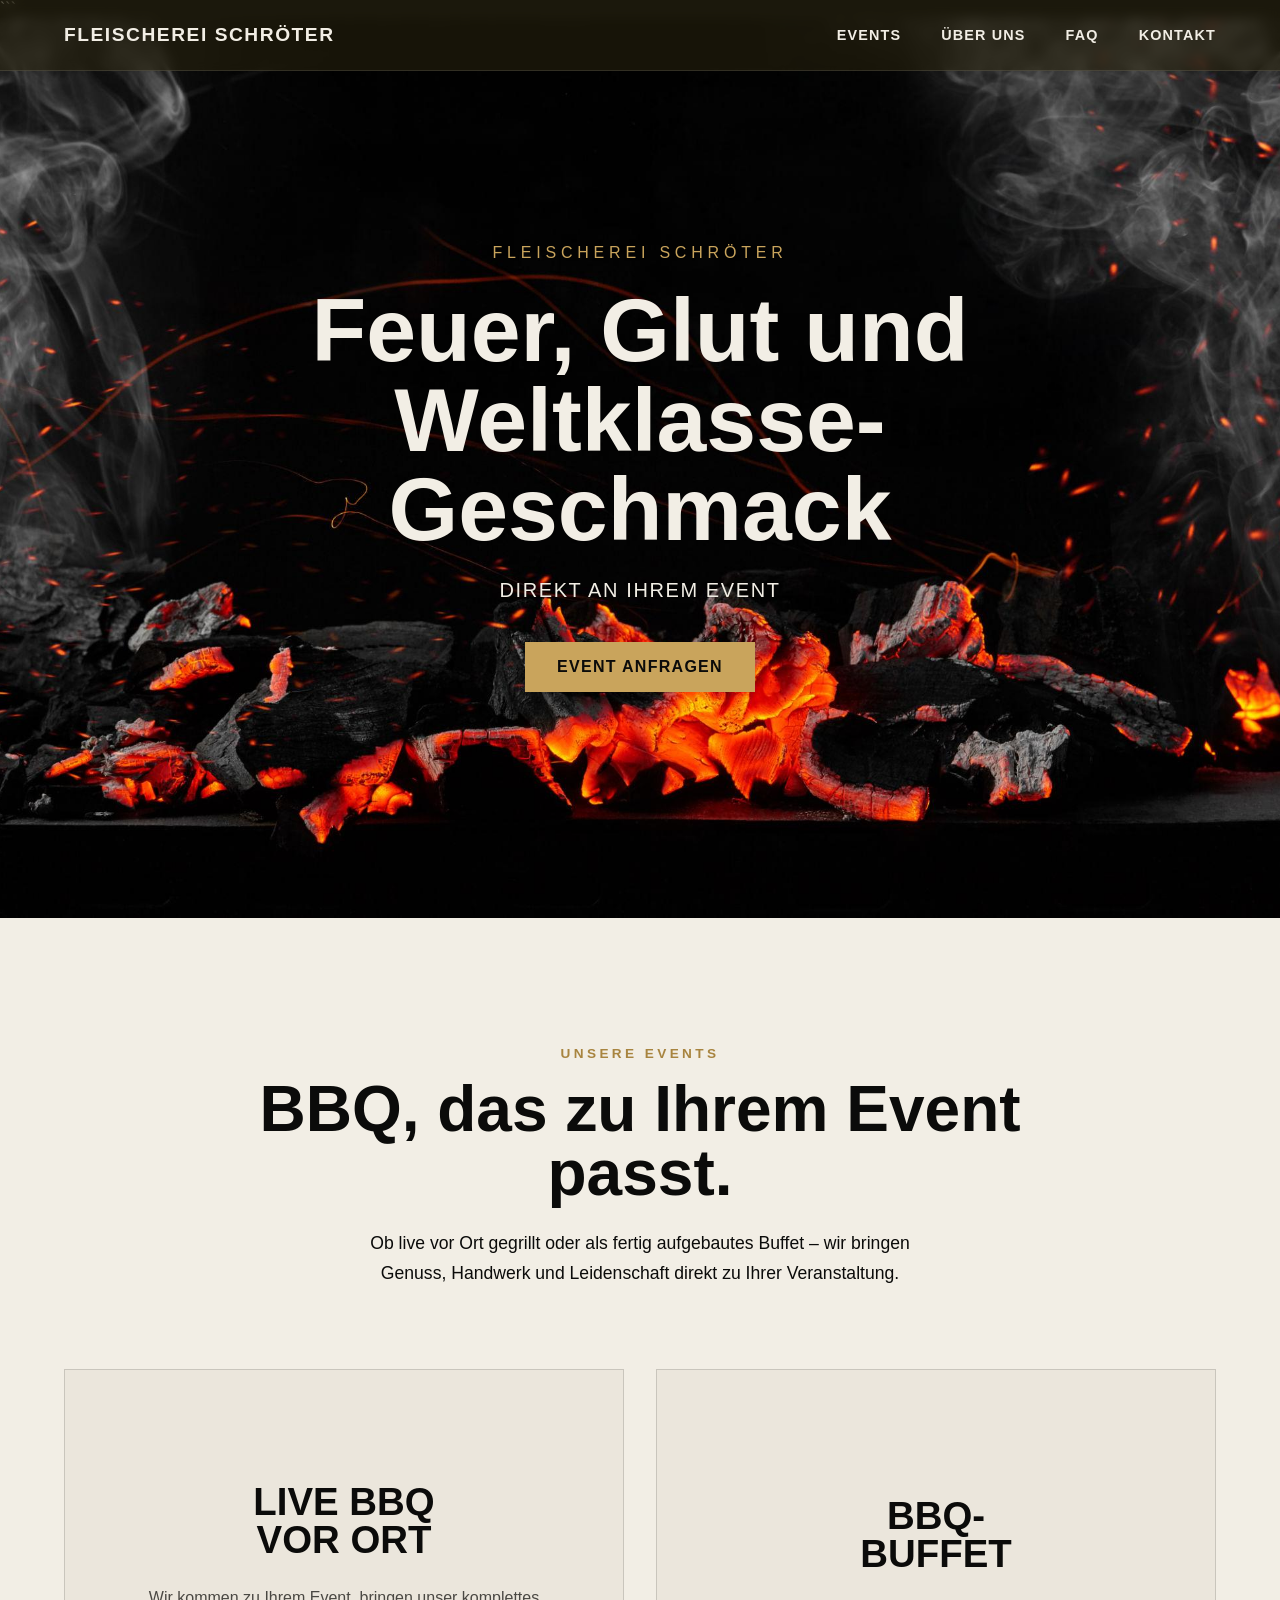
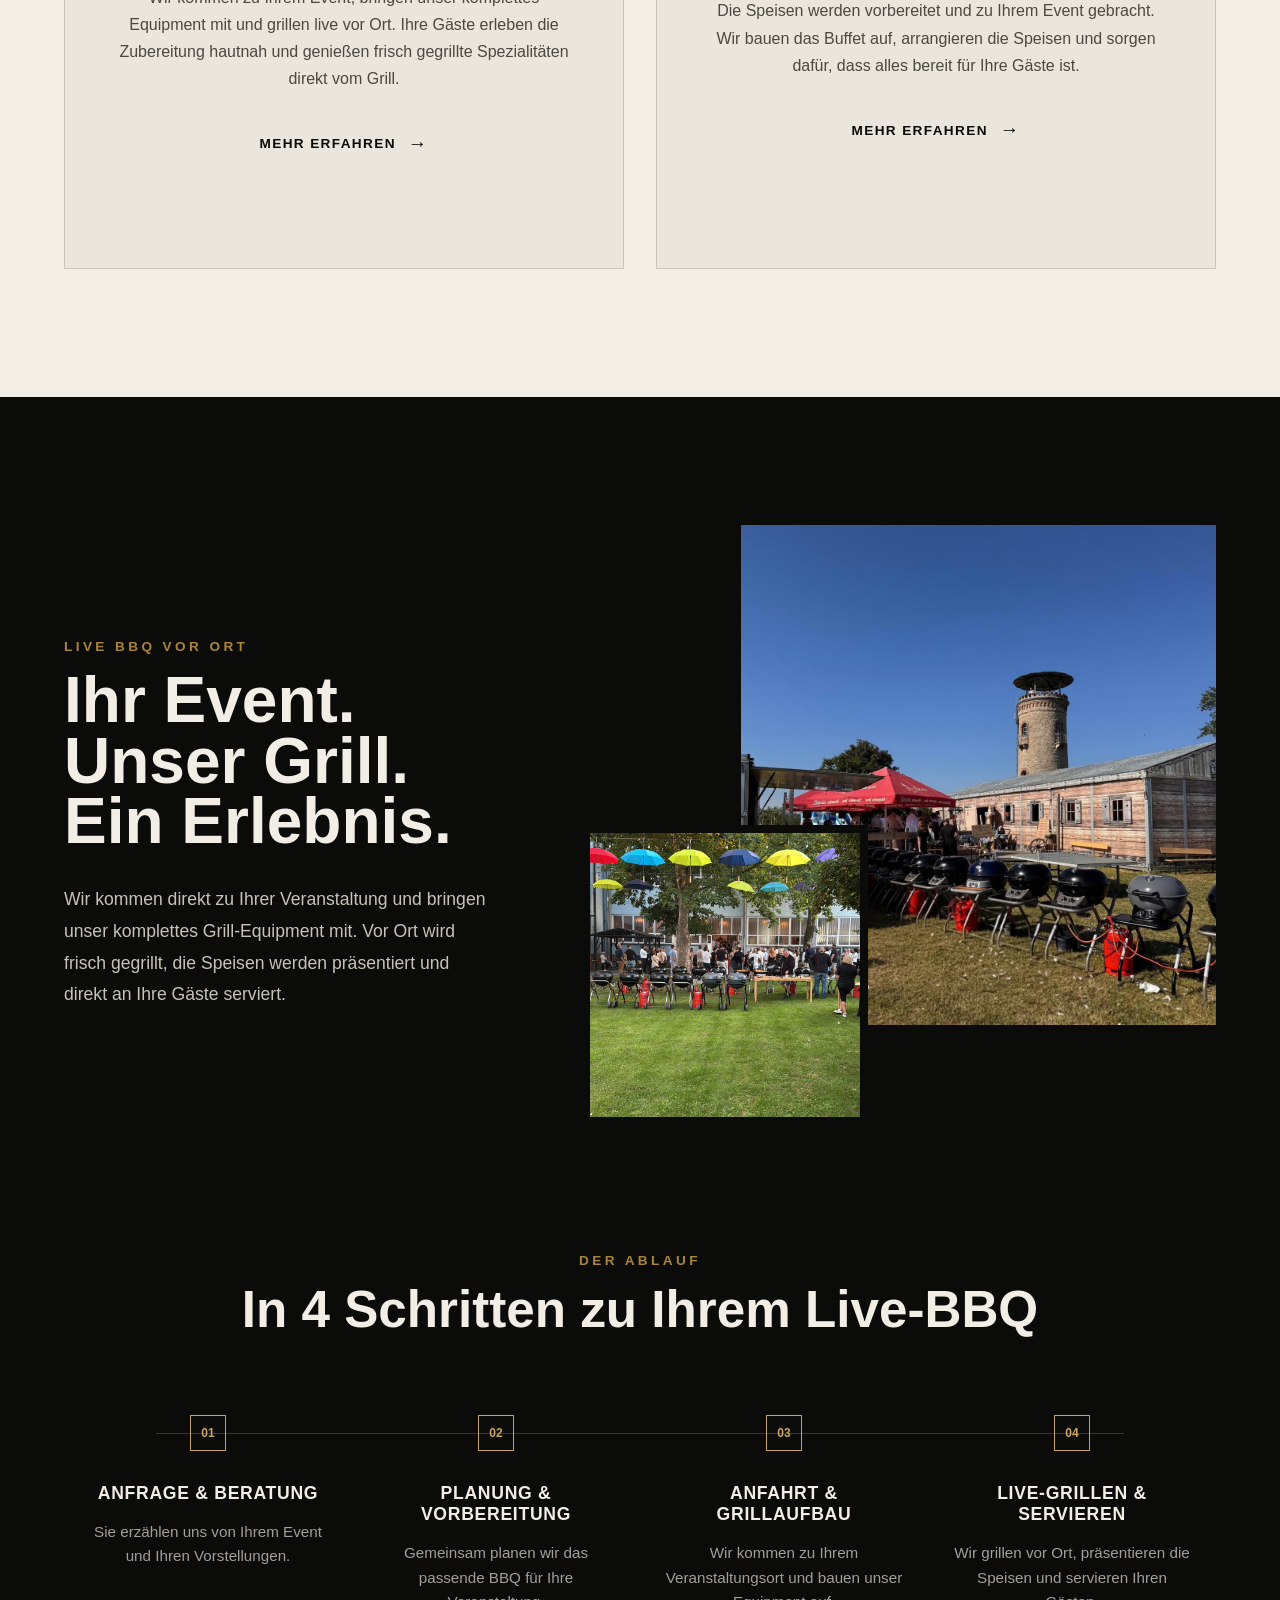
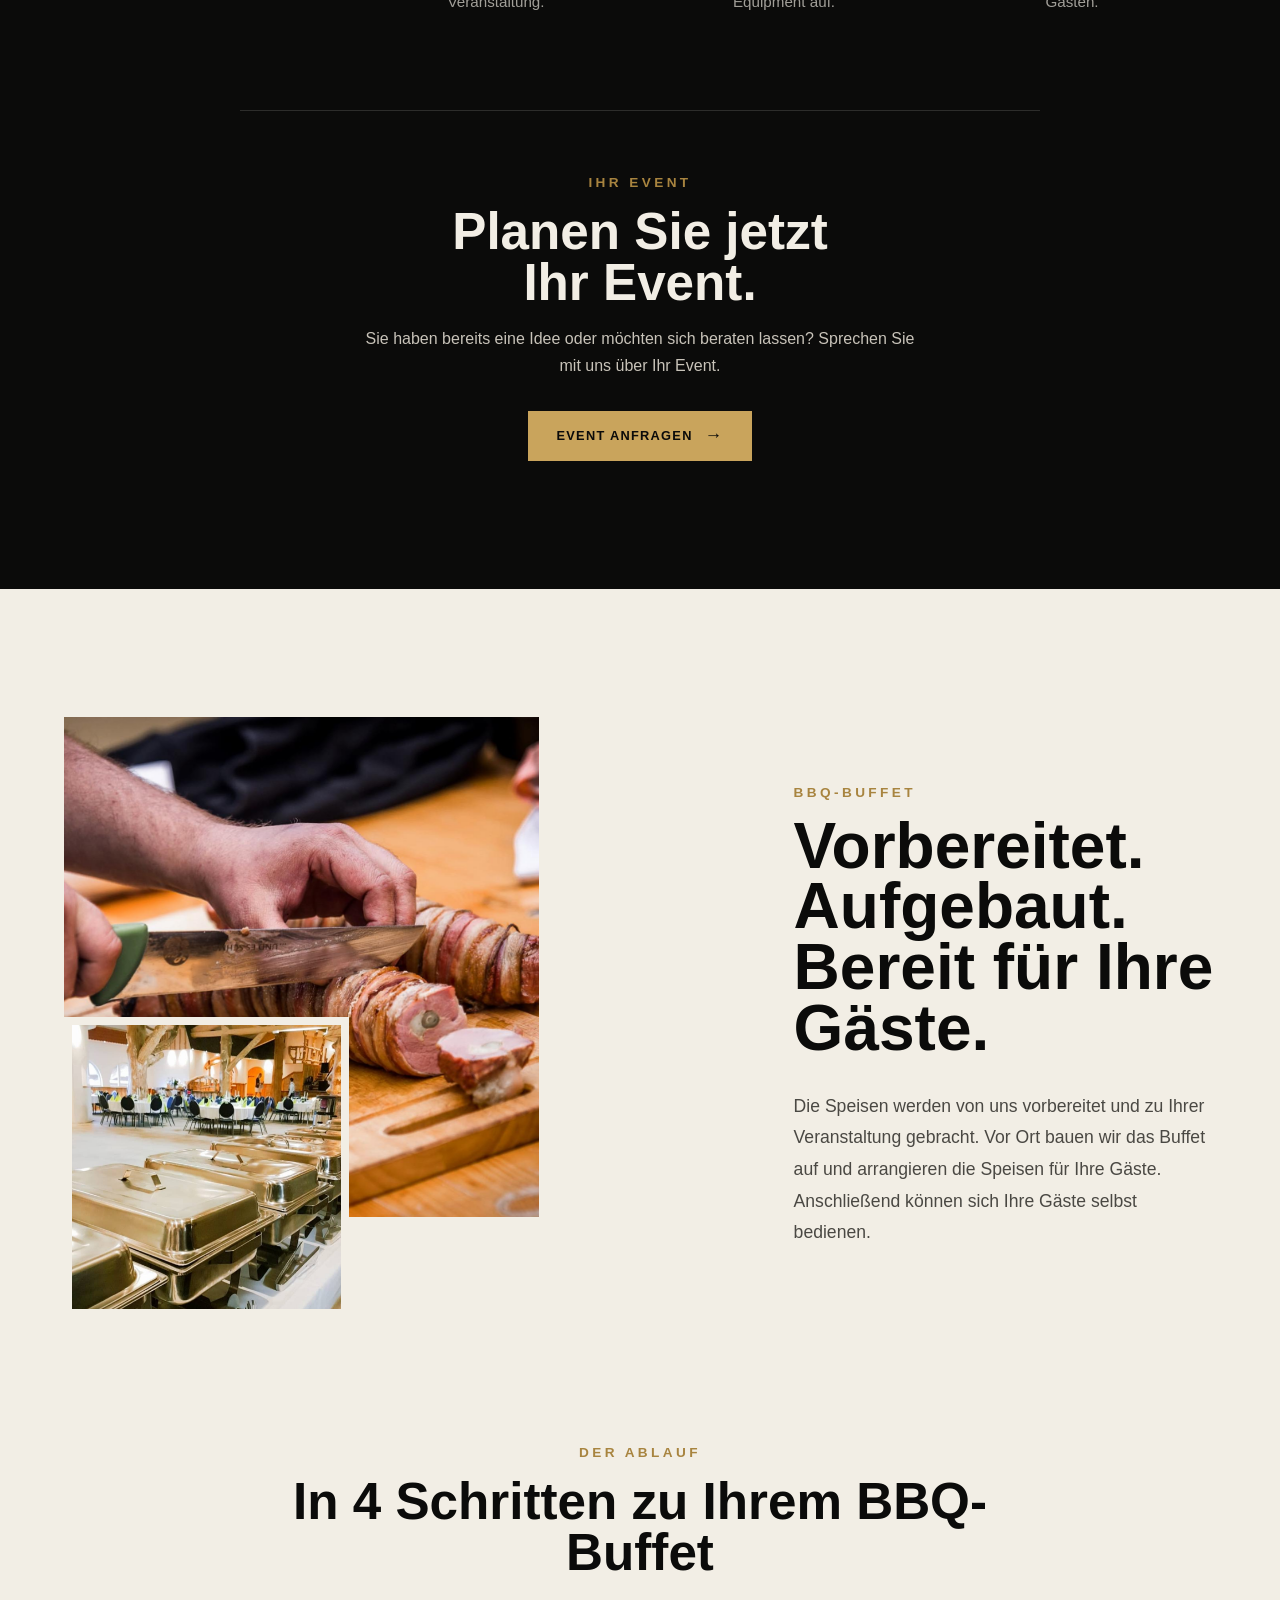
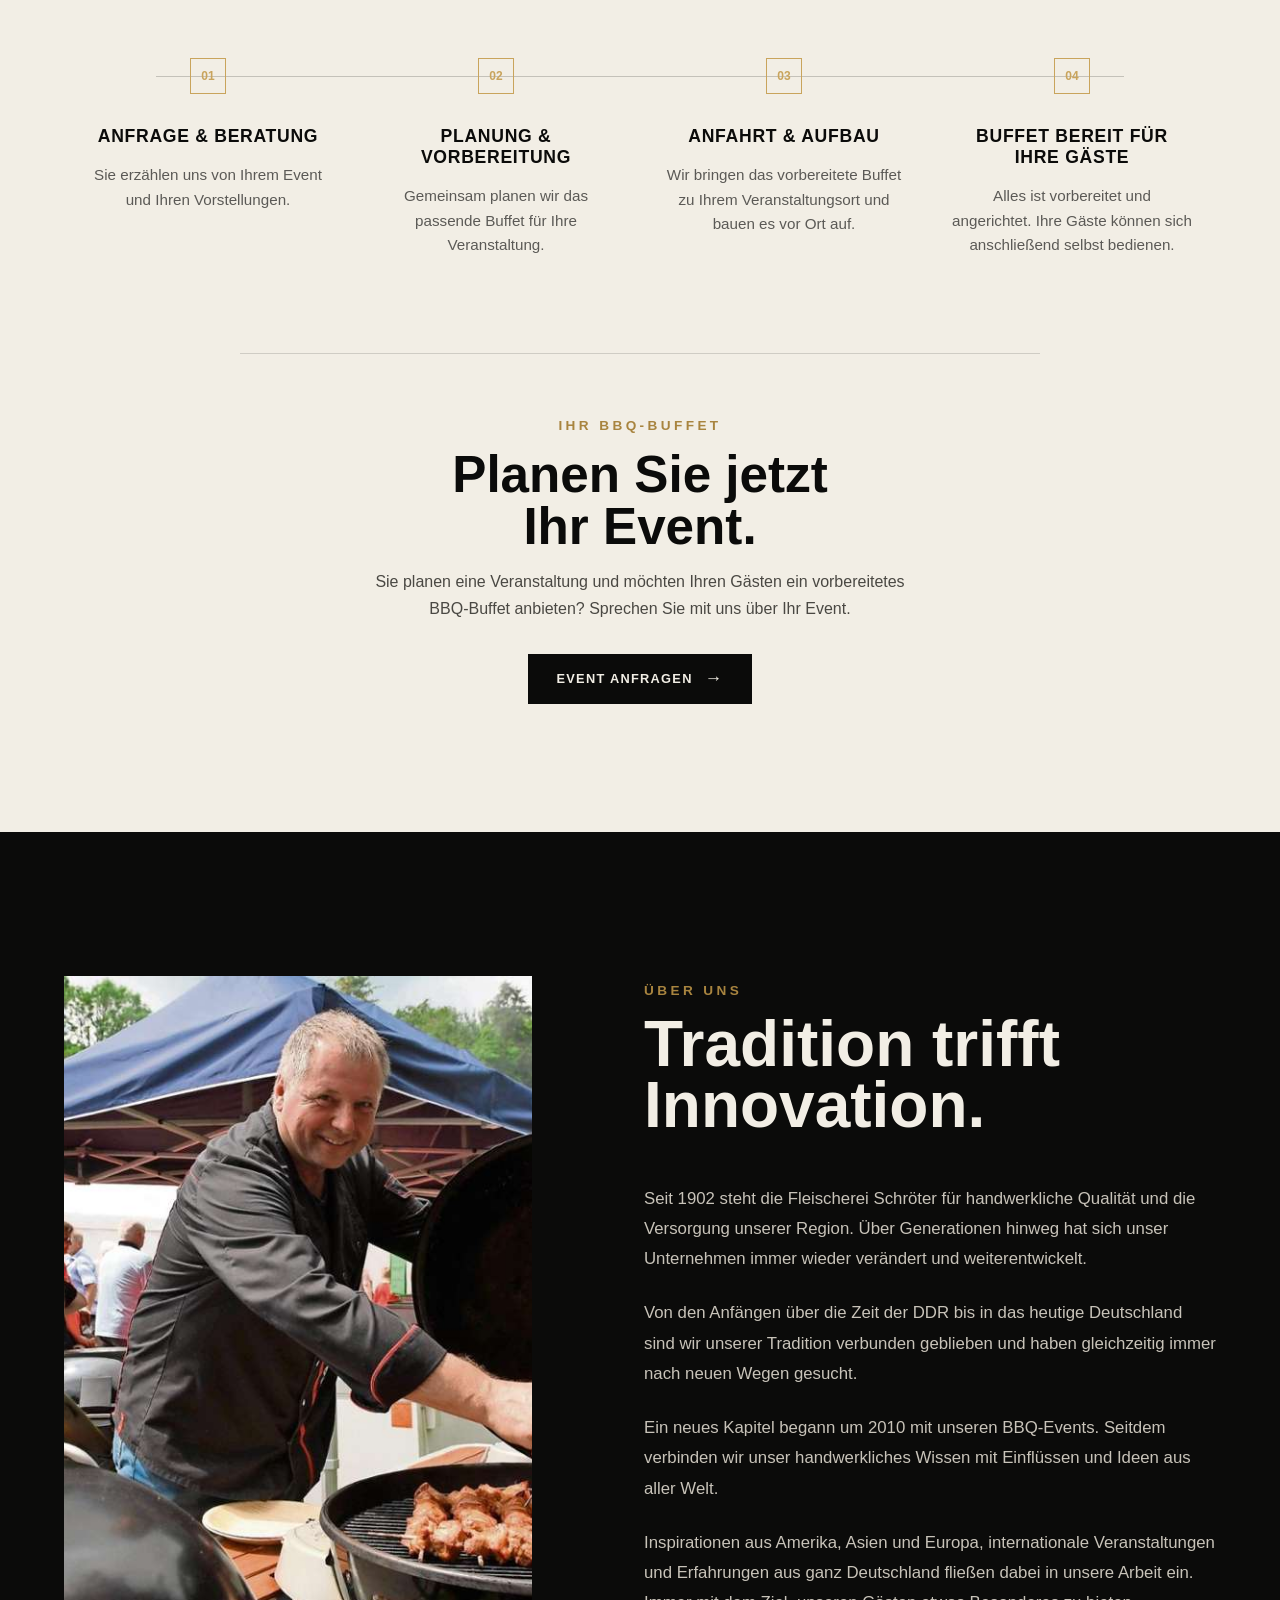
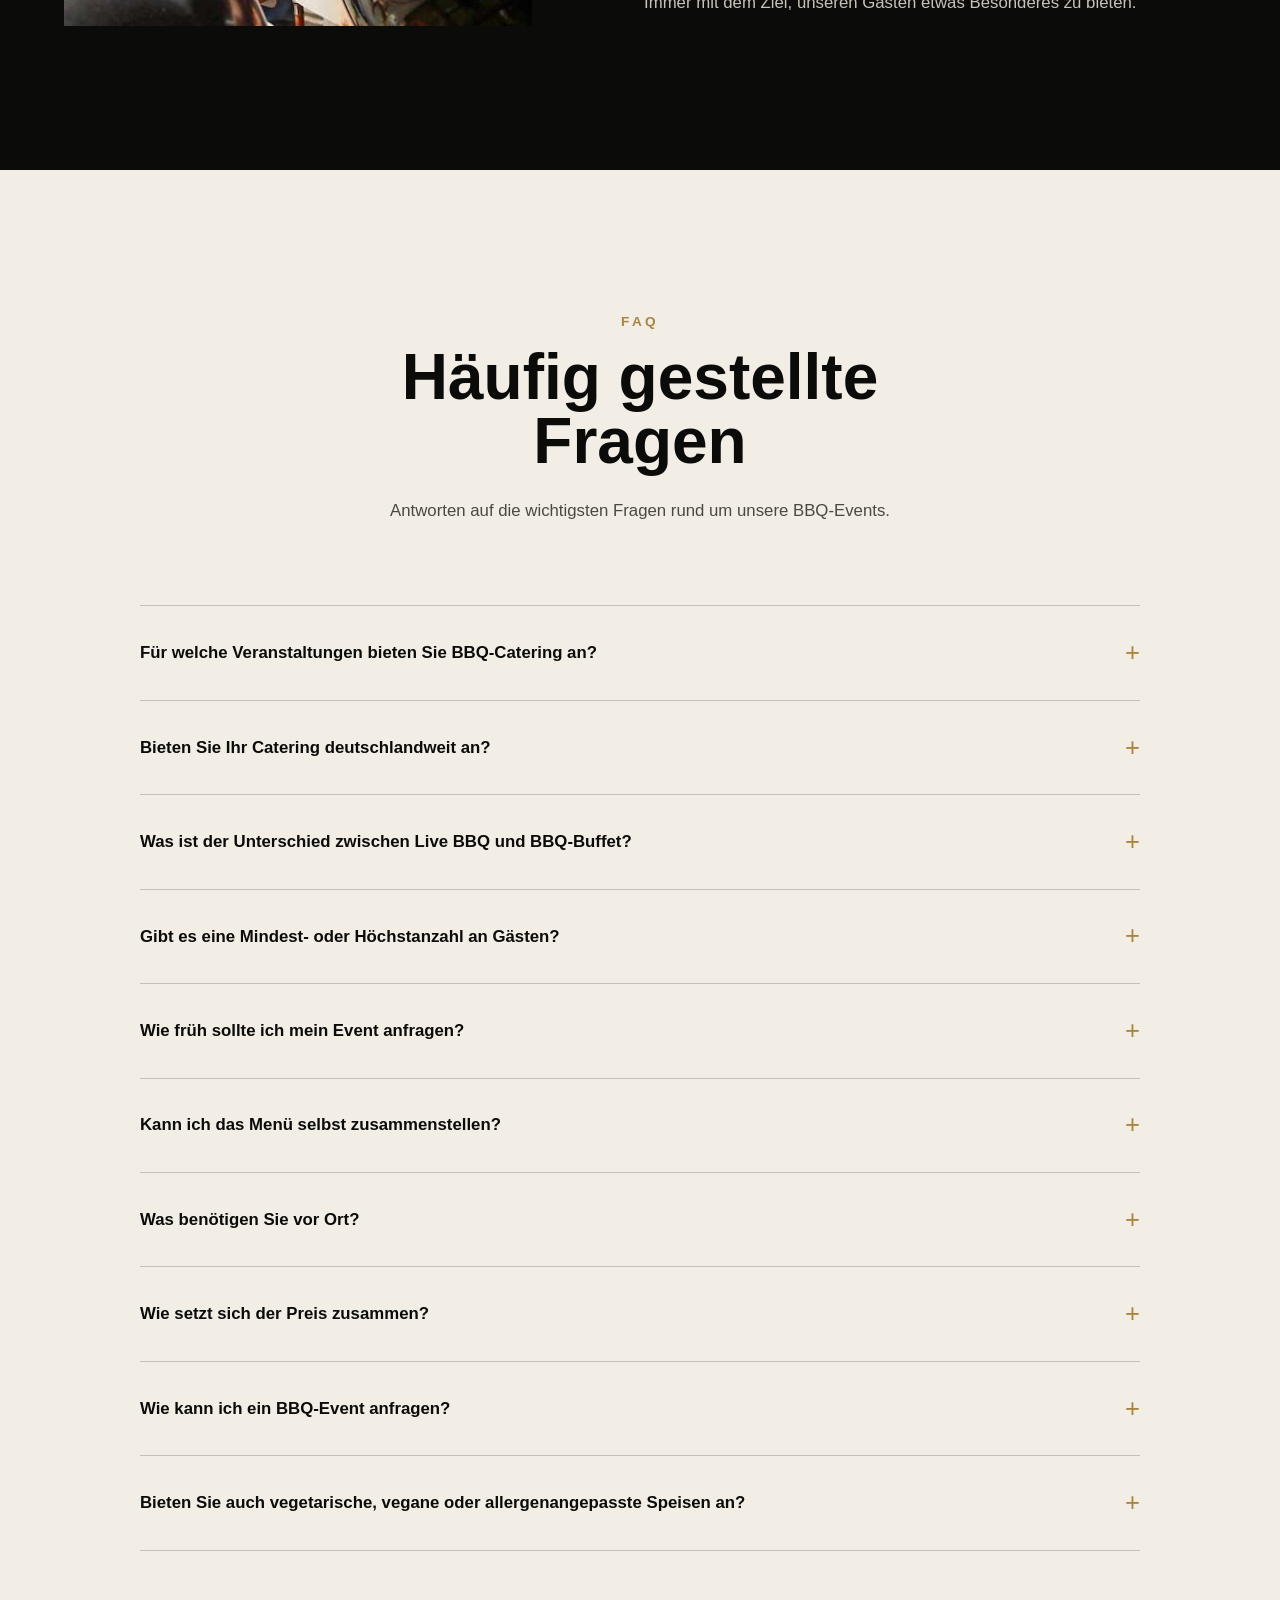
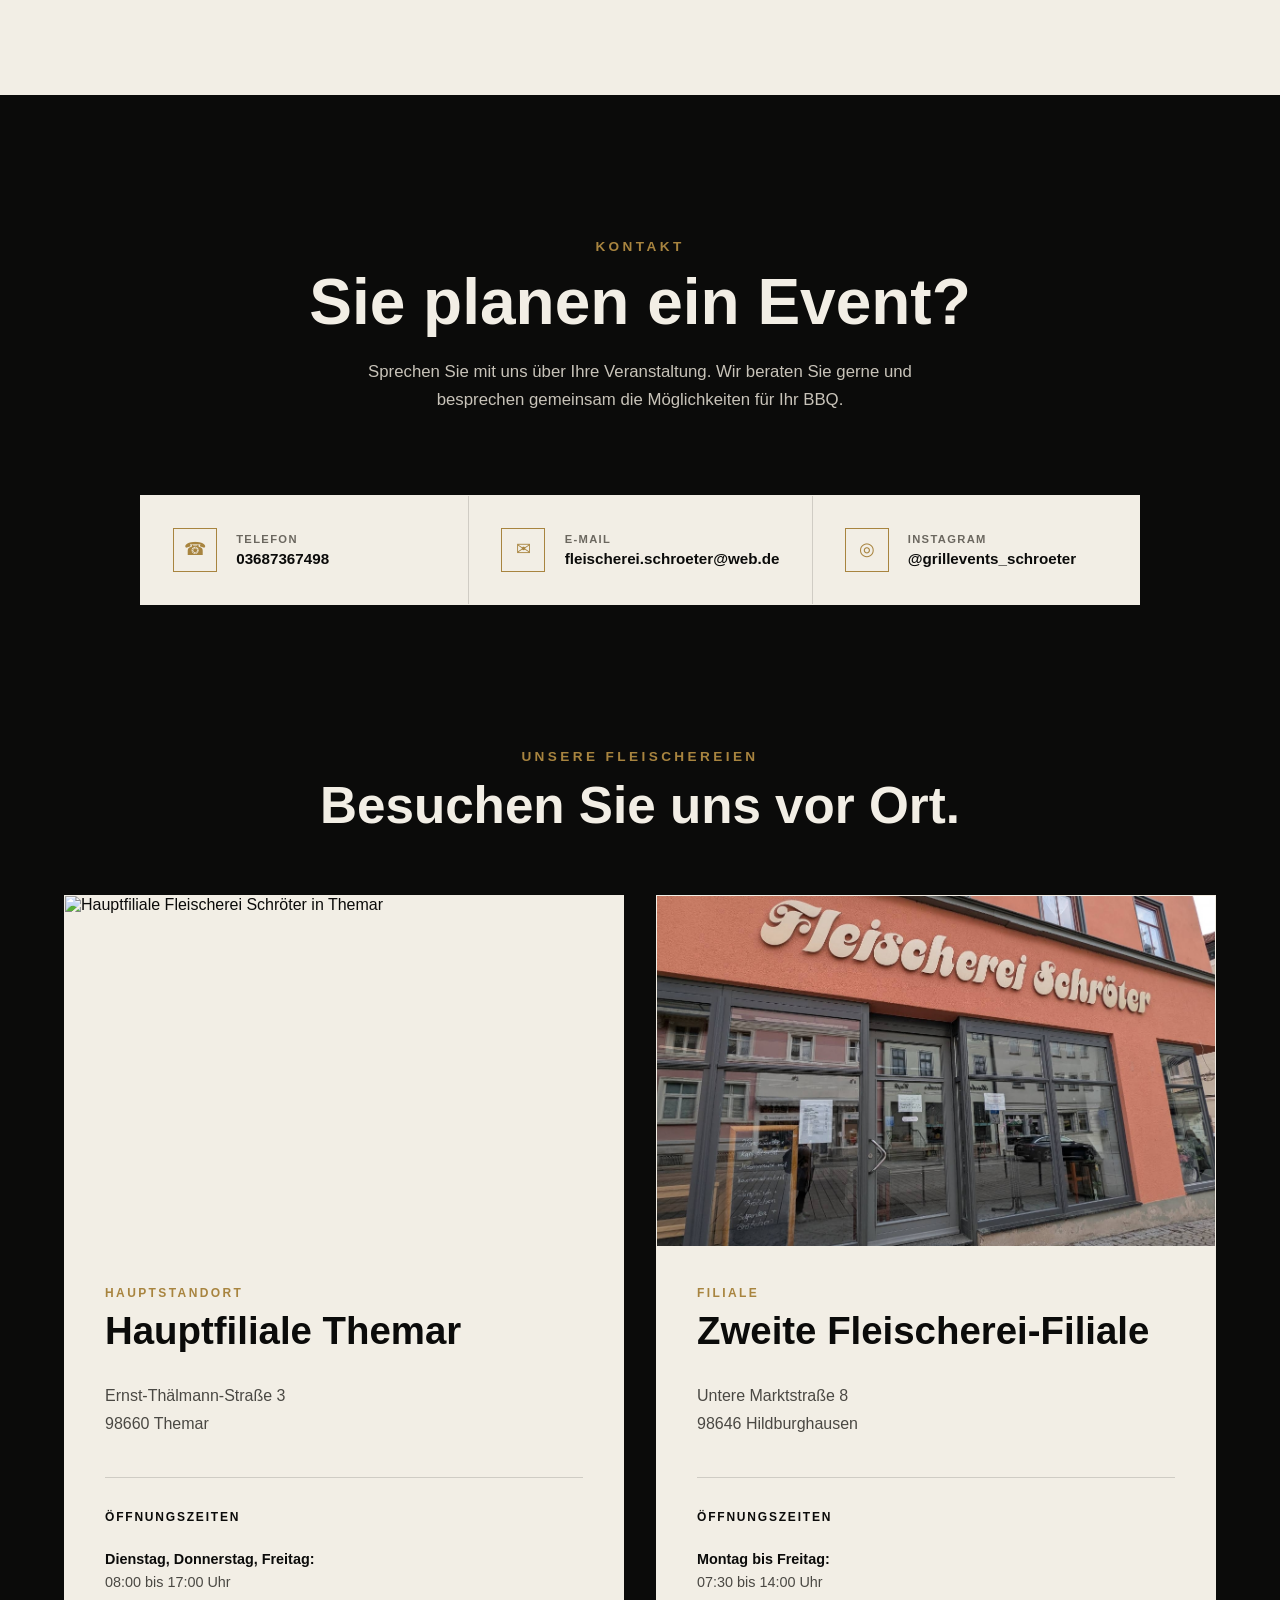
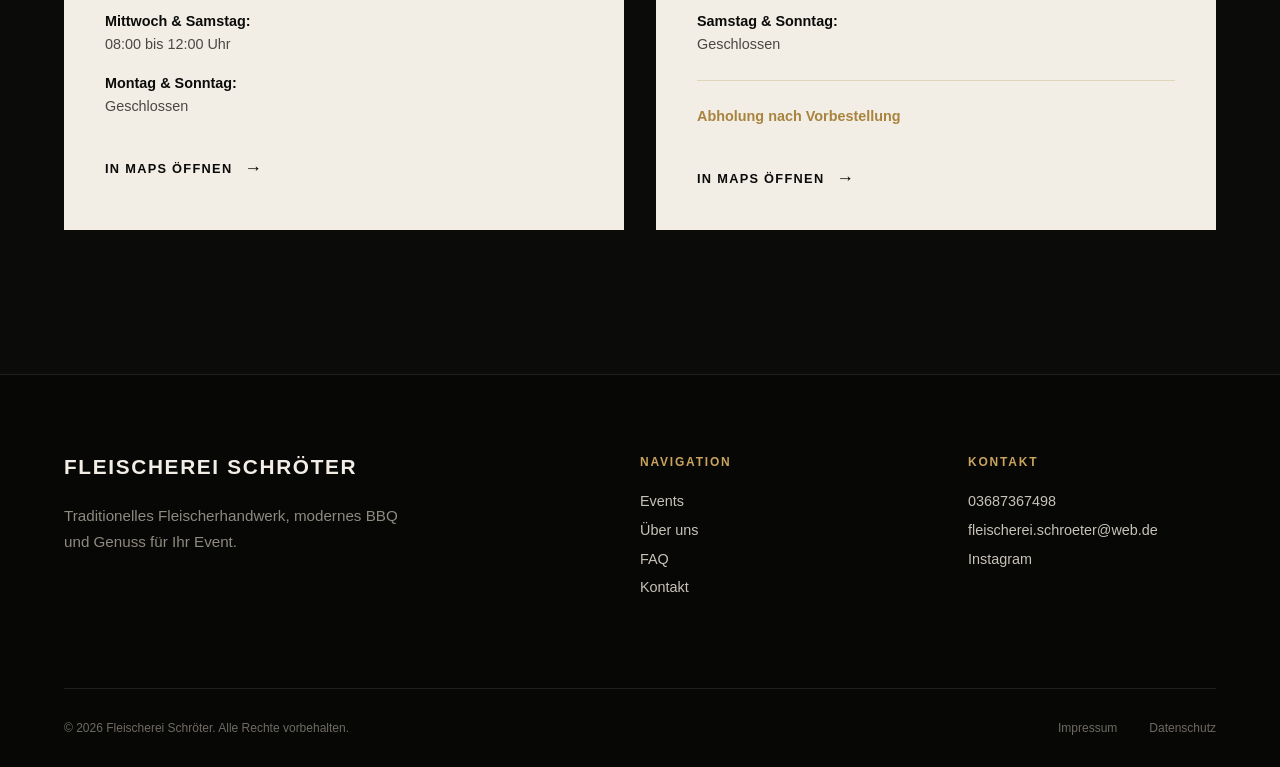
==== index.html @ 28e745dc "Initial commit" ====
<!DOCTYPE html>
<html lang="de">

<head>
    <meta charset="UTF-8">
    <meta name="viewport" content="width=device-width, initial-scale=1.0">

    <title>Fleischerei Schröter</title>

    <link rel="stylesheet" href="css/style.css">
</head>

<body>

    <header>

        <nav>

            <a href="#hero" class="logo">
                Fleischerei Schröter
            </a>

            <button class="menu-toggle" aria-label="Menü öffnen">
                <span></span>
                <span></span>
                <span></span>
            </button>

            <div class="nav-links">

                <a href="#events">Events</a>
                <a href="#about">Über uns</a>
                <a href="#faq">FAQ</a>
                <a href="#contact">Kontakt</a>

            </div>

        </nav>

    </header>
```


    <main>

        <section id="hero">

            <div class="hero-content">

                <p class="hero-eyebrow">Fleischerei Schröter</p>

                <h1>
                    Feuer, Glut und<br>
                    Weltklasse-Geschmack
                </h1>

                <p class="hero-subtitle">
                    Direkt an Ihrem Event
                </p>

                <a href="#contact" class="hero-button">
                    Event anfragen
                </a>

            </div>

        </section>

        <section id="events">

            <div class="section-header">

                <p class="section-eyebrow">Unsere Events</p>

                <h2>BBQ, das zu Ihrem Event passt.</h2>

                <p class="section-intro">
                    Ob live vor Ort gegrillt oder als fertig aufgebautes Buffet –
                    wir bringen Genuss, Handwerk und Leidenschaft direkt zu Ihrer Veranstaltung.
                </p>

            </div>


            <div class="events-grid">

                <article class="event-card">

                    <div class="event-content">

                        <h3>Live BBQ<br>vor Ort</h3>

                        <p>
                            Wir kommen zu Ihrem Event, bringen unser komplettes
                            Equipment mit und grillen live vor Ort. Ihre Gäste
                            erleben die Zubereitung hautnah und genießen frisch
                            gegrillte Spezialitäten direkt vom Grill.
                        </p>

                        <a href="#live-bbq" class="event-link">
                            Mehr erfahren
                            <span>→</span>
                        </a>

                    </div>

                </article>


                <article class="event-card">

                    <div class="event-content">

                        <h3>BBQ-<br>Buffet</h3>

                        <p>
                            Die Speisen werden vorbereitet und zu Ihrem Event
                            gebracht. Wir bauen das Buffet auf, arrangieren die
                            Speisen und sorgen dafür, dass alles bereit für Ihre
                            Gäste ist.
                        </p>

                        <a href="#bbq-buffet" class="event-link">
                            Mehr erfahren
                            <span>→</span>
                        </a>

                    </div>

                </article>

            </div>

        </section>

        <section id="live-bbq">

            <div class="live-bbq-intro">

                <div class="live-bbq-text">

                    <p class="section-eyebrow">
                        Live BBQ vor Ort
                    </p>

                    <h2>
                        Ihr Event.<br>
                        Unser Grill.<br>
                        Ein Erlebnis.
                    </h2>

                    <p class="live-bbq-description">
                        Wir kommen direkt zu Ihrer Veranstaltung und bringen
                        unser komplettes Grill-Equipment mit. Vor Ort wird
                        frisch gegrillt, die Speisen werden präsentiert und
                        direkt an Ihre Gäste serviert.
                    </p>

                </div>


                <div class="live-bbq-images">

                    <div class="live-bbq-image main-image">
                        <img src="assets/bbq1.jpeg" alt="Live BBQ vor Ort">
                    </div>

                    <div class="live-bbq-image secondary-image">
                        <img src="assets/bbq2.jpeg" alt="Live BBQ bei einer Veranstaltung">
                    </div>

                </div>

            </div>

                    <div class="live-bbq-process">

            <div class="process-header">

                <p class="section-eyebrow">
                    Der Ablauf
                </p>

                <h2>
                    In 4 Schritten zu Ihrem Live-BBQ
                </h2>

            </div>


            <div class="process-steps">

                <article class="process-step">

                    <span class="process-number">01</span>

                    <h3>
                        Anfrage & Beratung
                    </h3>

                    <p>
                        Sie erzählen uns von Ihrem Event und Ihren Vorstellungen.
                    </p>

                </article>


                <article class="process-step">

                    <span class="process-number">02</span>

                    <h3>
                        Planung & Vorbereitung
                    </h3>

                    <p>
                        Gemeinsam planen wir das passende BBQ für Ihre Veranstaltung.
                    </p>

                </article>


                <article class="process-step">

                    <span class="process-number">03</span>

                    <h3>
                        Anfahrt & Grillaufbau
                    </h3>

                    <p>
                        Wir kommen zu Ihrem Veranstaltungsort und bauen unser Equipment auf.
                    </p>

                </article>


                <article class="process-step">

                    <span class="process-number">04</span>

                    <h3>
                        Live-Grillen & Servieren
                    </h3>

                    <p>
                        Wir grillen vor Ort, präsentieren die Speisen und servieren Ihren Gästen.
                    </p>

                </article>

            </div>

            <div class="live-bbq-cta">

                <p class="section-eyebrow">
                    Ihr Event
                </p>

                <h2>
                    Planen Sie jetzt<br>
                    Ihr Event.
                </h2>

                <p>
                    Sie haben bereits eine Idee oder möchten sich beraten lassen?
                    Sprechen Sie mit uns über Ihr Event.
                </p>

                <a href="#contact" class="cta-button">
                    Event anfragen
                    <span>→</span>
                </a>

            </div>

        </div>

        </section>


        <section id="bbq-buffet">

            <div class="bbq-buffet-intro">

                <div class="bbq-buffet-images">

                    <div class="bbq-buffet-image main-image">
                        <img
                            src="assets/bbq3.jpg"
                            alt="BBQ-Buffet bei einer Veranstaltung"
                        >
                    </div>

                    <div class="bbq-buffet-image secondary-image">
                        <img
                            src="assets/bbq4.jpg"
                            alt="Aufgebautes BBQ-Buffet"
                        >
                    </div>

                </div>


                <div class="bbq-buffet-text">

                    <p class="section-eyebrow">
                        BBQ-Buffet
                    </p>

                    <h2>
                        Vorbereitet.<br>
                        Aufgebaut.<br>
                        Bereit für Ihre Gäste.
                    </h2>

                    <p class="bbq-buffet-description">
                        Die Speisen werden von uns vorbereitet und zu Ihrer
                        Veranstaltung gebracht. Vor Ort bauen wir das Buffet
                        auf und arrangieren die Speisen für Ihre Gäste.
                        Anschließend können sich Ihre Gäste selbst bedienen.
                    </p>

                </div>

            </div>

            <div class="bbq-buffet-process">

                <div class="process-header">

                    <p class="section-eyebrow">
                        Der Ablauf
                    </p>

                    <h2>
                        In 4 Schritten zu Ihrem BBQ-Buffet
                    </h2>

                </div>


                <div class="process-steps">

                    <article class="process-step">

                        <span class="process-number">01</span>

                        <h3>
                            Anfrage & Beratung
                        </h3>

                        <p>
                            Sie erzählen uns von Ihrem Event und Ihren Vorstellungen.
                        </p>

                    </article>


                    <article class="process-step">

                        <span class="process-number">02</span>

                        <h3>
                            Planung & Vorbereitung
                        </h3>

                        <p>
                            Gemeinsam planen wir das passende Buffet für Ihre Veranstaltung.
                        </p>

                    </article>


                    <article class="process-step">

                        <span class="process-number">03</span>

                        <h3>
                            Anfahrt & Aufbau
                        </h3>

                        <p>
                            Wir bringen das vorbereitete Buffet zu Ihrem Veranstaltungsort
                            und bauen es vor Ort auf.
                        </p>

                    </article>


                    <article class="process-step">

                        <span class="process-number">04</span>

                        <h3>
                            Buffet bereit für Ihre Gäste
                        </h3>

                        <p>
                            Alles ist vorbereitet und angerichtet. Ihre Gäste können
                            sich anschließend selbst bedienen.
                        </p>

                    </article>

                </div>
            
                <div class="bbq-buffet-cta">

                    <p class="section-eyebrow">
                        Ihr BBQ-Buffet
                    </p>

                    <h2>
                        Planen Sie jetzt<br>
                        Ihr Event.
                    </h2>

                    <p>
                        Sie planen eine Veranstaltung und möchten Ihren Gästen
                        ein vorbereitetes BBQ-Buffet anbieten?
                        Sprechen Sie mit uns über Ihr Event.
                    </p>

                    <a href="#contact" class="cta-button">
                        Event anfragen
                        <span>→</span>
                    </a>

                </div>

            </div>

        </section>

        <section id="about">

            <div class="about-container">

                <div class="about-image">

                    <img
                        src="assets/chef.jpg"
                        alt="Chef der Fleischerei Schröter"
                    >

                </div>


                <div class="about-content">

                    <p class="section-eyebrow">
                        Über uns
                    </p>

                    <h2>
                        Tradition trifft<br>
                        Innovation.
                    </h2>


                    <div class="about-text">

                        <p>
                            Seit 1902 steht die Fleischerei Schröter für
                            handwerkliche Qualität und die Versorgung unserer
                            Region. Über Generationen hinweg hat sich unser
                            Unternehmen immer wieder verändert und
                            weiterentwickelt.
                        </p>

                        <p>
                            Von den Anfängen über die Zeit der DDR bis in das
                            heutige Deutschland sind wir unserer Tradition
                            verbunden geblieben und haben gleichzeitig immer
                            nach neuen Wegen gesucht.
                        </p>

                        <p>
                            Ein neues Kapitel begann um 2010 mit unseren
                            BBQ-Events. Seitdem verbinden wir unser
                            handwerkliches Wissen mit Einflüssen und Ideen
                            aus aller Welt.
                        </p>

                        <p>
                            Inspirationen aus Amerika, Asien und Europa,
                            internationale Veranstaltungen und Erfahrungen
                            aus ganz Deutschland fließen dabei in unsere
                            Arbeit ein. Immer mit dem Ziel, unseren Gästen
                            etwas Besonderes zu bieten.
                        </p>

                    </div>

                </div>

            </div>

        </section>

        <section id="faq">

            <div class="faq-container">

                <div class="faq-header">

                    <p class="section-eyebrow">
                        FAQ
                    </p>

                    <h2>
                        Häufig gestellte Fragen
                    </h2>

                    <p>
                        Antworten auf die wichtigsten Fragen rund um
                        unsere BBQ-Events.
                    </p>

                </div>


                <div class="faq-list">

                    <details class="faq-item">

                        <summary>
                            Für welche Veranstaltungen bieten Sie BBQ-Catering an?
                            <span>+</span>
                        </summary>

                        <p>
                            Wir bieten BBQ-Catering für unterschiedlichste
                            Veranstaltungen an – von Hochzeiten und Geburtstagen
                            über Firmenfeiern bis hin zu Junggesellenabschieden
                            und vielen weiteren Anlässen.
                        </p>

                    </details>


                    <details class="faq-item">

                        <summary>
                            Bieten Sie Ihr Catering deutschlandweit an?
                            <span>+</span>
                        </summary>

                        <p>
                            Ja, wir bieten unsere BBQ-Events deutschlandweit an.
                            Voraussetzung ist, dass der Veranstaltungsort mit
                            unseren Fahrzeugen bzw. unserem Equipment erreichbar ist.
                        </p>

                    </details>


                    <details class="faq-item">

                        <summary>
                            Was ist der Unterschied zwischen Live BBQ und BBQ-Buffet?
                            <span>+</span>
                        </summary>

                        <p>
                            Beim Live BBQ werden die Speisen direkt vor Ort frisch
                            zubereitet. Ihre Gäste können das Essen unmittelbar
                            genießen und dabei mehr über die Zubereitung und die
                            Geschichten hinter den Speisen erfahren. Einige
                            Spezialitäten sind ausschließlich als Live BBQ möglich.
                        </p>

                        <p>
                            Beim BBQ-Buffet werden die Speisen in unserer Fleischerei
                            vorbereitet und anschließend in Thermoboxen zum
                            Veranstaltungsort transportiert. Dort bauen wir das Buffet
                            auf und richten die Speisen an. Anschließend können sich
                            Ihre Gäste selbst bedienen.
                        </p>

                    </details>


                    <details class="faq-item">

                        <summary>
                            Gibt es eine Mindest- oder Höchstanzahl an Gästen?
                            <span>+</span>
                        </summary>

                        <p>
                            Eine feste Mindest- oder Höchstanzahl gibt es nicht.
                            Ob wir einen Termin anbieten können, hängt von der
                            gewünschten Gästezahl, dem Termin und unserer Auslastung
                            an diesem Tag ab.
                        </p>

                    </details>


                    <details class="faq-item">

                        <summary>
                            Wie früh sollte ich mein Event anfragen?
                            <span>+</span>
                        </summary>

                        <p>
                            Für Veranstaltungen in der warmen Jahreszeit,
                            insbesondere im Sommer, empfehlen wir eine frühzeitige
                            Anfrage – idealerweise etwa vier Monate im Voraus.
                            Kontaktieren Sie uns gerne, damit wir die Verfügbarkeit
                            Ihres Wunschtermins prüfen können.
                        </p>

                    </details>


                    <details class="faq-item">

                        <summary>
                            Kann ich das Menü selbst zusammenstellen?
                            <span>+</span>
                        </summary>

                        <p>
                            Ja. Das Menü wird individuell mit Ihnen besprochen
                            und im Rahmen der Anfrage vorgestellt und abgestimmt.
                            Die Beratung kann telefonisch oder per E-Mail erfolgen.
                        </p>

                    </details>


                    <details class="faq-item">

                        <summary>
                            Was benötigen Sie vor Ort?
                            <span>+</span>
                        </summary>

                        <p>
                            Wir bringen unser eigenes Grill- und
                            Veranstaltungsequipment mit. Vor Ort benötigen wir
                            einen geeigneten Zugang zu Strom und Wasser.
                        </p>

                        <p>
                            Sollte die Veranstaltung im Freien stattfinden und
                            keine ausreichende Überdachung vorhanden sein,
                            informieren Sie uns bitte bereits bei der Anfrage.
                            Bei Bedarf kann entsprechend eine Überdachung bzw.
                            ein Zelt organisiert werden.
                        </p>

                    </details>


                    <details class="faq-item">

                        <summary>
                            Wie setzt sich der Preis zusammen?
                            <span>+</span>
                        </summary>

                        <p>
                            Der Preis hängt unter anderem vom gewählten Menü,
                            der Anzahl der Gäste und dem Veranstaltungsort ab.
                            Für ein individuelles Angebot besprechen wir die
                            Details gerne persönlich mit Ihnen.
                        </p>

                    </details>


                    <details class="faq-item">

                        <summary>
                            Wie kann ich ein BBQ-Event anfragen?
                            <span>+</span>
                        </summary>

                        <p>
                            Sie können uns telefonisch oder per E-Mail kontaktieren.
                            Besprechen Sie mit uns einfach Ihren Wunschtermin,
                            den Veranstaltungsort, die ungefähre Gästezahl und
                            Ihre Vorstellungen. Anschließend besprechen wir
                            gemeinsam die Möglichkeiten.
                        </p>

                    </details>


                    <details class="faq-item">

                        <summary>
                            Bieten Sie auch vegetarische, vegane oder
                            allergenangepasste Speisen an?
                            <span>+</span>
                        </summary>

                        <p>
                            Ja. Wir bieten auch vegetarische und vegane
                            Spezialitäten an. Wenn bei Ihren Gästen Allergien
                            oder Unverträglichkeiten bestehen, teilen Sie uns
                            dies bitte bereits bei der Anfrage mit, damit wir
                            dies bei der Planung berücksichtigen können.
                        </p>

                    </details>

                </div>

            </div>

        </section>

        <section id="contact">

            <div class="contact-container">

                <!-- CONTACT HEADER -->

                <div class="contact-header">

                    <p class="section-eyebrow">
                        Kontakt
                    </p>

                    <h2>
                        Sie planen ein Event?
                    </h2>

                    <p>
                        Sprechen Sie mit uns über Ihre Veranstaltung.
                        Wir beraten Sie gerne und besprechen gemeinsam
                        die Möglichkeiten für Ihr BBQ.
                    </p>

                </div>


                <!-- CONTACT OPTIONS -->

                <div class="contact-options">

                    <a href="tel:03687367498" class="contact-option">

                        <span class="contact-icon">☎</span>

                        <div>
                            <span class="contact-label">
                                Telefon
                            </span>

                            <span class="contact-value">
                                03687367498
                            </span>
                        </div>

                    </a>


                    <a
                        href="mailto:fleischerei.schroeter@web.de"
                        class="contact-option"
                    >

                        <span class="contact-icon">✉</span>

                        <div>
                            <span class="contact-label">
                                E-Mail
                            </span>

                            <span class="contact-value">
                                fleischerei.schroeter@web.de
                            </span>
                        </div>

                    </a>


                    <a
                        href="https://www.instagram.com/grillevents_schroeter/"
                        target="_blank"
                        rel="noopener noreferrer"
                        class="contact-option"
                    >

                        <span class="contact-icon">◎</span>

                        <div>
                            <span class="contact-label">
                                Instagram
                            </span>

                            <span class="contact-value">
                                @grillevents_schroeter
                            </span>
                        </div>

                    </a>

                </div>


                <!-- LOCATIONS -->

                <div class="locations">

                    <div class="locations-header">

                        <p class="section-eyebrow">
                            Unsere Fleischereien
                        </p>

                        <h2>
                            Besuchen Sie uns vor Ort.
                        </h2>

                    </div>


                    <div class="locations-grid">


                        <!-- THEMAR -->

                        <article class="location-card">

                            <div class="location-image">

                                <img
                                    src="assets/images/themar.jpg"
                                    alt="Hauptfiliale Fleischerei Schröter in Themar"
                                >

                            </div>


                            <div class="location-content">

                                <p class="location-type">
                                    Hauptstandort
                                </p>

                                <h3>
                                    Hauptfiliale Themar
                                </h3>


                                <div class="location-address">

                                    <p>
                                        Ernst-Thälmann-Straße 3<br>
                                        98660 Themar
                                    </p>

                                </div>


                                <div class="opening-hours">

                                    <h4>
                                        Öffnungszeiten
                                    </h4>

                                    <p>
                                        <strong>Dienstag, Donnerstag, Freitag:</strong><br>
                                        08:00 bis 17:00 Uhr
                                    </p>

                                    <p>
                                        <strong>Mittwoch & Samstag:</strong><br>
                                        08:00 bis 12:00 Uhr
                                    </p>

                                    <p>
                                        <strong>Montag & Sonntag:</strong><br>
                                        Geschlossen
                                    </p>

                                </div>


                                <a
                                    href="https://www.google.com/maps/search/?api=1&query=Ernst-Thälmann-Straße+3%2C+98660+Themar"
                                    target="_blank"
                                    rel="noopener noreferrer"
                                    class="location-link"
                                >
                                    In Maps öffnen
                                    <span>→</span>
                                </a>

                            </div>

                        </article>


                        <!-- HILDBURGHAUSEN -->

                        <article class="location-card">

                            <div class="location-image">

                                <img
                                    src="assets/hibu.jpeg"
                                    alt="Fleischerei Schröter in Hildburghausen"
                                >

                            </div>


                            <div class="location-content">

                                <p class="location-type">
                                    Filiale
                                </p>

                                <h3>
                                    Zweite Fleischerei-Filiale
                                </h3>


                                <div class="location-address">

                                    <p>
                                        Untere Marktstraße 8<br>
                                        98646 Hildburghausen
                                    </p>

                                </div>


                                <div class="opening-hours">

                                    <h4>
                                        Öffnungszeiten
                                    </h4>

                                    <p>
                                        <strong>Montag bis Freitag:</strong><br>
                                        07:30 bis 14:00 Uhr
                                    </p>

                                    <p>
                                        <strong>Samstag & Sonntag:</strong><br>
                                        Geschlossen
                                    </p>

                                    <p class="pickup-note">
                                        Abholung nach Vorbestellung
                                    </p>

                                </div>


                                <a
                                    href="https://www.google.com/maps/search/?api=1&query=Untere+Marktstraße+8%2C+98646+Hildburghausen"
                                    target="_blank"
                                    rel="noopener noreferrer"
                                    class="location-link"
                                >
                                    In Maps öffnen
                                    <span>→</span>
                                </a>

                            </div>

                        </article>


                    </div>

                </div>

            </div>

        </section>

    </main>

    <footer>

        <div class="footer-container">

            <div class="footer-main">

                <div class="footer-brand">

                    <a href="#hero" class="footer-logo">
                        Fleischerei Schröter
                    </a>

                    <p>
                        Traditionelles Fleischerhandwerk,
                        modernes BBQ und Genuss für Ihr Event.
                    </p>

                </div>


                <div class="footer-navigation">

                    <h3>
                        Navigation
                    </h3>

                    <a href="#events">
                        Events
                    </a>

                    <a href="#about">
                        Über uns
                    </a>

                    <a href="#faq">
                        FAQ
                    </a>

                    <a href="#contact">
                        Kontakt
                    </a>

                </div>


                <div class="footer-contact">

                    <h3>
                        Kontakt
                    </h3>

                    <a href="tel:03687367498">
                        03687367498
                    </a>

                    <a href="mailto:fleischerei.schroeter@web.de">
                        fleischerei.schroeter@web.de
                    </a>

                    <a
                        href="https://www.instagram.com/grillevents_schroeter/"
                        target="_blank"
                        rel="noopener noreferrer"
                    >
                        Instagram
                    </a>

                </div>

            </div>


            <div class="footer-bottom">

                <p>
                    © 2026 Fleischerei Schröter.
                    Alle Rechte vorbehalten.
                </p>

                <div class="footer-legal">

                    <a href="#">
                        Impressum
                    </a>

                    <a href="#">
                        Datenschutz
                    </a>

                </div>

            </div>

        </div>

    </footer>

    <script src="js/main.js"></script>
</body>

</html>
---- css/style.css ----
/* =========================
   RESET
   ========================= */

* {
    margin: 0;
    padding: 0;
    box-sizing: border-box;
}

html {
    scroll-behavior: smooth;
}

body {
    font-family: Arial, sans-serif;
    background-color: #0b0b0a;
    color: #f2eee5;
}


/* =========================
   HERO
   ========================= */

#hero {
    min-height: 100vh;

    display: flex;
    align-items: center;
    justify-content: center;

    position: relative;

    text-align: center;

    padding: 2rem;

    background-image: url("../assets/background.jpg");
    background-size: cover;
    background-position: center;
}


/* =========================
   HERO CONTENT
   ========================= */

.hero-content {
    max-width: 900px;
}

.hero-eyebrow {
    font-size: 1rem;
    text-transform: uppercase;
    letter-spacing: 0.3em;

    margin-bottom: 1.5rem;

    color: #c9a45c;
}

.hero-content h1 {
    font-size: clamp(3rem, 7vw, 6rem);
    line-height: 1;
    font-weight: 700;

    margin-bottom: 1.5rem;
}

.hero-subtitle {
    font-size: 1.25rem;
    letter-spacing: 0.08em;
    text-transform: uppercase;

    margin-bottom: 2.5rem;
}


/* =========================
   BUTTON
   ========================= */

.hero-button {
    display: inline-block;

    padding: 1rem 2rem;

    color: #0b0b0a;
    background-color: #c9a45c;

    text-decoration: none;
    font-weight: 700;
    text-transform: uppercase;
    letter-spacing: 0.08em;

    transition: 0.3s ease;
}

.hero-button:hover {
    background-color: #f2eee5;
}

/* =========================
   HEADER
   ========================= */

header {
    position: fixed;

    top: 0;
    left: 0;

    width: 100%;

    z-index: 10;

    background: rgba(43, 38, 16, 0.55);

    border-bottom: 1px solid rgba(242, 238, 229, 0.12);

    backdrop-filter: blur(6px);
}

nav {
    display: flex;

    align-items: center;
    justify-content: space-between;

    padding: 1.5rem 4rem;
}

.logo {
    color: #f2eee5;

    text-decoration: none;

    font-size: 1.2rem;
    font-weight: 700;

    letter-spacing: 0.08em;
    text-transform: uppercase;
}

.nav-links {
    display: flex;

    gap: 2.5rem;
}

.nav-links a {
    color: #f2eee5;

    text-decoration: none;

    font-size: 0.9rem;
    font-weight: 600;

    text-transform: uppercase;
    letter-spacing: 0.08em;

    transition: color 0.3s ease;
}

.nav-links a:hover {
    color: #c9a45c;
}

/* =========================
   EVENTS
   ========================= */

#events {
    padding: 8rem 4rem;

    background-color: #f2eee5;
    color: #0b0b0a;
}


/* =========================
   SECTION HEADER
   ========================= */

.section-header {
    max-width: 800px;

    margin: 0 auto 5rem;

    text-align: center;
}

.section-eyebrow {
    margin-bottom: 1rem;

    color: #a8843f;

    font-size: 0.85rem;
    font-weight: 700;

    text-transform: uppercase;
    letter-spacing: 0.25em;
}

.section-header h2 {
    margin-bottom: 1.5rem;

    font-size: clamp(2.5rem, 5vw, 4.5rem);
    line-height: 1;
}

.section-intro {
    max-width: 600px;

    margin: 0 auto;

    font-size: 1.1rem;
    line-height: 1.7;
}


/* =========================
   EVENTS GRID
   ========================= */

.events-grid {
    max-width: 1200px;

    margin: 0 auto;

    display: grid;

    grid-template-columns: repeat(2, 1fr);

    gap: 2rem;
}


/* =========================
   EVENT CARD
   ========================= */

.event-card {
    min-height: 500px;

    padding: 3rem;

    display: flex;
    align-items: center;

    border: 1px solid rgba(11, 11, 10, 0.15);

    background-color: #ebe6dc;

    transition:
        transform 0.3s ease,
        box-shadow 0.3s ease;
}

.event-content {
    width: 100%;
    text-align: center;
}

.event-card:hover {
    transform: translateY(-5px);

    box-shadow: 0 15px 40px rgba(0, 0, 0, 0.12);
}

.event-link {
    display: inline-flex;

    align-items: center;
    gap: 0.75rem;

    margin-top: 2.5rem;

    color: #0b0b0a;

    text-decoration: none;

    font-size: 0.85rem;
    font-weight: 700;

    text-transform: uppercase;
    letter-spacing: 0.1em;
}

.event-link span {
    font-size: 1.2rem;

    transition: transform 0.3s ease;
}

.event-link:hover span {
    transform: translateX(6px);
}



/* =========================
   EVENT TITLE
   ========================= */

.event-card h3 {
    margin-bottom: 1.5rem;

    font-size: clamp(2rem, 3vw, 3rem);
    line-height: 1;
    text-transform: uppercase;
}


/* =========================
   EVENT TEXT
   ========================= */

.event-card p {
    max-width: 450px;
    margin: 0 auto;
}

.event-card p:not(.event-number) {
    color: #4a4843;
    line-height: 1.7;
}

/* =========================
   LIVE BBQ – INTRO
========================= */

#live-bbq {
    padding: 8rem 4rem;
    background-color: #0b0b0a;
    color: #f2eee5;
}

.live-bbq-intro {
    max-width: 1300px;
    margin: 0 auto;

    display: grid;
    grid-template-columns: 0.8fr 1.2fr;
    gap: 6rem;

    align-items: center;
}

/* TEXT */

.live-bbq-text {
    max-width: 500px;
}

.live-bbq-text h2 {
    margin-bottom: 2rem;

    font-size: clamp(3rem, 5vw, 5rem);
    line-height: 0.95;
}

.live-bbq-description {
    color: #c8c3b9;
    font-size: 1.1rem;
    line-height: 1.8;
}


/* IMAGES */

.live-bbq-images {
    position: relative;
    min-height: 600px;
}

.live-bbq-image {
    position: absolute;
    overflow: hidden;
}

.live-bbq-image img {
    width: 100%;
    height: 100%;

    display: block;

    object-fit: cover;
}


/* MAIN IMAGE */

.main-image {
    width: 75%;
    height: 500px;

    top: 0;
    right: 0;
}


/* SECONDARY IMAGE */

.secondary-image {
    width: 45%;
    height: 300px;

    bottom: 0;
    left: 0;

    border: 8px solid #0b0b0a;
}

/* =========================
   LIVE BBQ – ABLAUF
========================= */

.live-bbq-process {
    max-width: 1300px;
    margin: 8rem auto 0;
}

.process-header {
    text-align: center;
    margin-bottom: 5rem;
}

.process-header h2 {
    font-size: clamp(2.5rem, 4vw, 4rem);
    line-height: 1;
}


/* STEPS */

.process-steps {
    display: grid;
    grid-template-columns: repeat(4, 1fr);
    position: relative;
}


/* HORIZONTAL LINE */

.process-steps::before {
    content: "";

    position: absolute;

    top: 22px;
    left: 12%;
    right: 12%;

    height: 1px;

    background-color: rgba(242, 238, 229, 0.25);
}


/* INDIVIDUAL STEP */

.process-step {
    position: relative;
    text-align: center;
    padding: 0 1.5rem;
}


/* NUMBER */

.process-number {
    width: 44px;
    height: 44px;

    margin: 0 auto 2rem;

    display: flex;
    align-items: center;
    justify-content: center;

    position: relative;
    z-index: 1;

    border: 1px solid #c9a45c;

    background-color: #0b0b0a;

    color: #c9a45c;

    font-size: 0.8rem;
    font-weight: 700;
}


/* TITLE */

.process-step h3 {
    margin-bottom: 1rem;

    font-size: 1.1rem;

    text-transform: uppercase;
    letter-spacing: 0.05em;
}


/* DESCRIPTION */

.process-step p {
    color: #a9a49b;

    font-size: 0.95rem;
    line-height: 1.7;
}

/* =========================
   LIVE BBQ – CTA
========================= */

.live-bbq-cta {
    max-width: 800px;
    margin: 6rem auto 0;
    padding-top: 4rem;

    text-align: center;

    border-top: 1px solid rgba(242, 238, 229, 0.15);
}

.live-bbq-cta h2 {
    margin-bottom: 1rem;

    font-size: clamp(2.2rem, 4vw, 3.5rem);
    line-height: 1;
}

.live-bbq-cta p:not(.section-eyebrow) {
    max-width: 550px;
    margin: 0 auto;

    color: #c8c3b9;
    font-size: 1rem;
    line-height: 1.7;
}

.cta-button {
    display: inline-flex;
    align-items: center;
    gap: 0.75rem;

    margin-top: 2rem;
    padding: 0.9rem 1.8rem;

    background-color: #c9a45c;
    color: #0b0b0a;

    text-decoration: none;
    text-transform: uppercase;
    letter-spacing: 0.1em;
    font-size: 0.8rem;
    font-weight: 700;

    transition:
        background-color 0.3s ease,
        transform 0.3s ease;
}

.cta-button span {
    font-size: 1.1rem;
    transition: transform 0.3s ease;
}

.cta-button:hover {
    background-color: #f2eee5;
    transform: translateY(-3px);
}

.cta-button:hover span {
    transform: translateX(5px);
}

/* =========================
   BBQ-BUFFET – INTRO
========================= */

#bbq-buffet {
    padding: 8rem 4rem;
    background-color: #f2eee5;
    color: #0b0b0a;
}

.bbq-buffet-intro {
    max-width: 1300px;
    margin: 0 auto;

    display: grid;
    grid-template-columns: 1.2fr 0.8fr;
    gap: 6rem;

    align-items: center;
}


/* IMAGES */

.bbq-buffet-images {
    position: relative;
    min-height: 600px;
}

.bbq-buffet-image {
    position: absolute;
    overflow: hidden;
}

.bbq-buffet-image img {
    width: 100%;
    height: 100%;

    display: block;

    object-fit: cover;
}


/* MAIN IMAGE */

.bbq-buffet-image.main-image {
    width: 75%;
    height: 500px;

    top: 0;
    left: 0;
}


/* SECONDARY IMAGE */

.bbq-buffet-image.secondary-image {
    width: 45%;
    height: 300px;

    bottom: 0;
    right: 0;

    border: 8px solid #f2eee5;
}


/* TEXT */

.bbq-buffet-text {
    max-width: 500px;
}

.bbq-buffet-text h2 {
    margin-bottom: 2rem;

    font-size: clamp(3rem, 5vw, 5rem);
    line-height: 0.95;
}

.bbq-buffet-description {
    color: #4a4843;
    font-size: 1.1rem;
    line-height: 1.8;
}

/* =========================
   ABLAUF / PROCESS
========================= */

.process-header {
    max-width: 800px;
    margin: 8rem auto 5rem;

    text-align: center;
}

.process-header h2 {
    font-size: clamp(2.2rem, 4vw, 3.5rem);
    line-height: 1;
}


/* STEPS */

.process-steps {
    max-width: 1200px;
    margin: 0 auto;

    display: grid;
    grid-template-columns: repeat(4, 1fr);

    position: relative;
}


/* LINE */

.process-steps::before {
    content: "";

    position: absolute;

    top: 18px;
    left: 8%;
    right: 8%;

    height: 1px;

    background-color: currentColor;

    opacity: 0.2;
}


/* STEP */

.process-step {
    position: relative;

    padding: 0 1.5rem;

    text-align: center;
}

.process-number {
    width: 36px;
    height: 36px;

    margin: 0 auto 2rem;

    display: flex;
    align-items: center;
    justify-content: center;

    position: relative;
    z-index: 1;

    border: 1px solid currentColor;

    background-color: inherit;

    font-size: 0.75rem;
    font-weight: 700;
}

.process-step h3 {
    margin-bottom: 1rem;

    font-size: 1.1rem;
    line-height: 1.2;
    text-transform: uppercase;
    letter-spacing: 0.04em;
}

.process-step p {
    color: inherit;
    opacity: 0.65;

    font-size: 0.95rem;
    line-height: 1.6;
}

/* =========================
   BBQ-BUFFET – CTA
========================= */

.bbq-buffet-cta {
    max-width: 800px;
    margin: 6rem auto 0;
    padding-top: 4rem;

    text-align: center;

    border-top: 1px solid rgba(11, 11, 10, 0.15);
}

.bbq-buffet-cta h2 {
    margin-bottom: 1rem;

    font-size: clamp(2.2rem, 4vw, 3.5rem);
    line-height: 1;
}

.bbq-buffet-cta p:not(.section-eyebrow) {
    max-width: 550px;
    margin: 0 auto;

    color: #4a4843;
    font-size: 1rem;
    line-height: 1.7;
}

.bbq-buffet-cta .cta-button {
    display: inline-flex;
    align-items: center;
    gap: 0.75rem;

    margin-top: 2rem;
    padding: 0.9rem 1.8rem;

    background-color: #0b0b0a;
    color: #f2eee5;

    text-decoration: none;
    text-transform: uppercase;
    letter-spacing: 0.1em;
    font-size: 0.8rem;
    font-weight: 700;

    transition:
        background-color 0.3s ease,
        color 0.3s ease,
        transform 0.3s ease;
}

.bbq-buffet-cta .cta-button span {
    font-size: 1.1rem;

    transition: transform 0.3s ease;
}

.bbq-buffet-cta .cta-button:hover {
    background-color: #c9a45c;
    color: #0b0b0a;

    transform: translateY(-3px);
}

.bbq-buffet-cta .cta-button:hover span {
    transform: translateX(5px);
}

/* =========================
   ÜBER UNS
========================= */

#about {
    padding: 9rem 4rem;
    background-color: #0b0b0a;
    color: #f2eee5;
}

.about-container {
    max-width: 1300px;
    margin: 0 auto;

    display: grid;
    grid-template-columns: 0.9fr 1.1fr;
    gap: 7rem;

    align-items: center;
}


/* IMAGE */

.about-image {
    height: 650px;
    overflow: hidden;
}

.about-image img {
    width: 100%;
    height: 100%;

    display: block;

    object-fit: cover;
}


/* CONTENT */

.about-content {
    max-width: 650px;
}

.about-content h2 {
    margin-bottom: 3rem;

    font-size: clamp(3rem, 5vw, 5rem);
    line-height: 0.95;
}

.about-text {
    max-width: 600px;
}

.about-text p {
    margin-bottom: 1.5rem;

    color: #c8c3b9;

    font-size: 1.05rem;
    line-height: 1.8;
}

.about-text p:last-child {
    margin-bottom: 0;
}

/* =========================
   FAQ
========================= */

#faq {
    padding: 9rem 4rem;
    background-color: #f2eee5;
    color: #0b0b0a;
}

.faq-container {
    max-width: 1000px;
    margin: 0 auto;
}

.faq-header {
    max-width: 700px;
    margin: 0 auto 5rem;
    text-align: center;
}

.faq-header h2 {
    margin-bottom: 1.5rem;
    font-size: clamp(2.5rem, 5vw, 4rem);
    line-height: 1;
}

.faq-header > p:last-child {
    color: #4a4843;
    font-size: 1.05rem;
    line-height: 1.7;
}


/* FAQ list */

.faq-list {
    border-top: 1px solid rgba(11, 11, 10, 0.2);
}

.faq-item {
    border-bottom: 1px solid rgba(11, 11, 10, 0.2);
}


/* Question */

.faq-item summary {
    display: flex;
    align-items: center;
    justify-content: space-between;

    gap: 2rem;
    padding: 1.8rem 0;

    cursor: pointer;

    font-size: 1.05rem;
    font-weight: 700;
    line-height: 1.4;

    list-style: none;
}

.faq-item summary::-webkit-details-marker {
    display: none;
}


/* Plus */

.faq-item summary span {
    flex-shrink: 0;

    font-size: 1.6rem;
    font-weight: 300;

    color: #a8843f;

    transition: transform 0.3s ease;
}


/* Answer */

.faq-item p {
    max-width: 800px;
    margin: 0 0 1.5rem;

    color: #4a4843;

    font-size: 1rem;
    line-height: 1.8;
}

.faq-item p:last-child {
    margin-bottom: 2rem;
}


/* Open state */

.faq-item[open] summary span {
    transform: rotate(45deg);
}

.faq-item[open] summary {
    color: #a8843f;
}

/* =========================
   CONTACT
========================= */

#contact {
    padding: 9rem 4rem;
    background-color: #0b0b0a;
    color: #f2eee5;
}

.contact-container {
    max-width: 1300px;
    margin: 0 auto;
}


/* =========================
   CONTACT HEADER
========================= */

.contact-header {
    max-width: 750px;
    margin: 0 auto 5rem;
    text-align: center;
}

.contact-header h2 {
    margin-bottom: 1.5rem;
    font-size: clamp(2.8rem, 5vw, 4.5rem);
    line-height: 1;
}

.contact-header > p:last-child {
    max-width: 600px;
    margin: 0 auto;

    color: #c8c3b9;

    font-size: 1.05rem;
    line-height: 1.7;
}


/* =========================
   CONTACT OPTIONS
========================= */

.contact-options {
    max-width: 1000px;
    margin: 0 auto 9rem;

    display: grid;
    grid-template-columns: repeat(3, 1fr);

    background-color: #f2eee5;
    color: #0b0b0a;

    border: 1px solid #f2eee5;
}

.contact-option {
    display: flex;
    align-items: center;

    gap: 1.2rem;
    padding: 2rem;

    color: #0b0b0a;
    text-decoration: none;

    transition:
        background-color 0.3s ease,
        color 0.3s ease;
}

.contact-option + .contact-option {
    border-left: 1px solid rgba(11, 11, 10, 0.15);
}

.contact-option:hover {
    background-color: #ebe6dc;
    color: #a8843f;
}


/* Contact icons */

.contact-icon {
    width: 44px;
    height: 44px;

    display: flex;
    align-items: center;
    justify-content: center;

    flex-shrink: 0;

    border: 1px solid #a8843f;

    color: #a8843f;

    font-size: 1.1rem;
}


/* Contact text */

.contact-label {
    display: block;

    margin-bottom: 0.3rem;

    color: #6b675f;

    font-size: 0.7rem;
    font-weight: 700;

    text-transform: uppercase;
    letter-spacing: 0.12em;
}

.contact-value {
    display: block;

    font-size: 0.95rem;
    font-weight: 600;
}


/* =========================
   LOCATIONS HEADER
========================= */

.locations-header {
    max-width: 750px;
    margin: 0 auto 4rem;

    text-align: center;
}

.locations-header h2 {
    font-size: clamp(2.2rem, 4vw, 3.5rem);
    line-height: 1;
}


/* =========================
   LOCATIONS GRID
========================= */

.locations-grid {
    display: grid;
    grid-template-columns: repeat(2, 1fr);

    gap: 2rem;
}


/* =========================
   LOCATION CARD
========================= */

.location-card {
    overflow: hidden;

    background-color: #f2eee5;
    color: #0b0b0a;

    border: 1px solid #f2eee5;

    transition:
        transform 0.3s ease,
        box-shadow 0.3s ease;
}

.location-card:hover {
    transform: translateY(-4px);

    box-shadow:
        0 20px 50px rgba(0, 0, 0, 0.35);
}


/* =========================
   LOCATION IMAGE
========================= */

.location-image {
    width: 100%;
    height: 350px;

    overflow: hidden;
}

.location-image img {
    width: 100%;
    height: 100%;

    display: block;

    object-fit: cover;

    transition: transform 0.5s ease;
}

.location-card:hover .location-image img {
    transform: scale(1.03);
}


/* =========================
   LOCATION CONTENT
========================= */

.location-content {
    padding: 2.5rem;
}

.location-type {
    margin-bottom: 0.75rem;

    color: #a8843f;

    font-size: 0.75rem;
    font-weight: 700;

    text-transform: uppercase;
    letter-spacing: 0.2em;
}

.location-content h3 {
    margin-bottom: 2rem;

    font-size: clamp(1.8rem, 3vw, 2.5rem);
    line-height: 1;
}

.location-address {
    margin-bottom: 2.5rem;
}

.location-address p {
    color: #4a4843;

    font-size: 1rem;
    line-height: 1.7;
}


/* =========================
   OPENING HOURS
========================= */

.opening-hours {
    padding-top: 2rem;

    border-top: 1px solid rgba(11, 11, 10, 0.15);
}

.opening-hours h4 {
    margin-bottom: 1.5rem;

    color: #0b0b0a;

    font-size: 0.75rem;
    font-weight: 700;

    text-transform: uppercase;
    letter-spacing: 0.15em;
}

.opening-hours p {
    margin-bottom: 1rem;

    color: #4a4843;

    font-size: 0.9rem;
    line-height: 1.6;
}

.opening-hours p:last-child {
    margin-bottom: 0;
}

.opening-hours strong {
    color: #0b0b0a;
}


/* =========================
   PICKUP NOTE
========================= */

.pickup-note {
    margin-top: 1.5rem;
    padding-top: 1.5rem;

    border-top: 1px solid rgba(168, 132, 63, 0.25);

    color: #a8843f !important;

    font-weight: 600;
}


/* =========================
   MAP LINK
========================= */

.location-link {
    display: inline-flex;
    align-items: center;

    gap: 0.75rem;

    margin-top: 2.5rem;

    color: #0b0b0a;

    text-decoration: none;

    font-size: 0.8rem;
    font-weight: 700;

    text-transform: uppercase;
    letter-spacing: 0.1em;

    transition: color 0.3s ease;
}

.location-link span {
    font-size: 1.1rem;

    transition: transform 0.3s ease;
}

.location-link:hover {
    color: #a8843f;
}

.location-link:hover span {
    transform: translateX(5px);
}

/* =========================
   FOOTER
========================= */

footer {
    padding: 5rem 4rem 2rem;

    background-color: #070706;
    color: #f2eee5;

    border-top: 1px solid rgba(242, 238, 229, 0.1);
}

.footer-container {
    max-width: 1300px;
    margin: 0 auto;
}


/* =========================
   FOOTER MAIN
========================= */

.footer-main {
    display: grid;
    grid-template-columns: 2fr 1fr 1fr;

    gap: 5rem;

    padding-bottom: 5rem;
}


/* =========================
   FOOTER BRAND
========================= */

.footer-brand {
    max-width: 400px;
}

.footer-logo {
    display: inline-block;

    margin-bottom: 1.5rem;

    color: #f2eee5;

    text-decoration: none;

    font-size: 1.3rem;
    font-weight: 700;

    text-transform: uppercase;
    letter-spacing: 0.08em;
}

.footer-brand p {
    max-width: 350px;

    color: #8f8a80;

    font-size: 0.95rem;
    line-height: 1.7;
}


/* =========================
   FOOTER COLUMNS
========================= */

.footer-navigation,
.footer-contact {
    display: flex;
    flex-direction: column;

    align-items: flex-start;
}

.footer-navigation h3,
.footer-contact h3 {
    margin-bottom: 1.5rem;

    color: #c9a45c;

    font-size: 0.75rem;
    font-weight: 700;

    text-transform: uppercase;
    letter-spacing: 0.15em;
}

.footer-navigation a,
.footer-contact a {
    margin-bottom: 0.8rem;

    color: #c8c3b9;

    text-decoration: none;

    font-size: 0.9rem;

    transition: color 0.3s ease;
}

.footer-navigation a:hover,
.footer-contact a:hover {
    color: #c9a45c;
}


/* =========================
   FOOTER BOTTOM
========================= */

.footer-bottom {
    display: flex;
    align-items: center;
    justify-content: space-between;

    padding-top: 2rem;

    border-top: 1px solid rgba(242, 238, 229, 0.1);
}

.footer-bottom p {
    color: #6f6b64;

    font-size: 0.75rem;
}

.footer-legal {
    display: flex;
    gap: 2rem;
}

.footer-legal a {
    color: #6f6b64;

    text-decoration: none;

    font-size: 0.75rem;

    transition: color 0.3s ease;
}

.footer-legal a:hover {
    color: #c9a45c;
}


/* =========================
   MOBILE MENU BUTTON
========================= */

.menu-toggle {
    display: none;

    width: 50px;
    height: 50px;

    padding: 0;

    border: 1px solid rgba(242, 238, 229, 0.3);
    background: transparent;

    cursor: pointer;

    align-items: center;
    justify-content: center;
    flex-direction: column;

    gap: 5px;
}

.menu-toggle span {
    width: 24px;
    height: 1px;

    background-color: #f2eee5;

    transition: transform 0.3s ease, opacity 0.3s ease;
}


/* =========================
   MOBILE
========================= */

@media (max-width: 768px) {

    nav {
        padding: 1.2rem 1.5rem;
    }

    .menu-toggle {
        display: flex;
    }

    .nav-links {
        display: none;
    }

} 

@media (max-width: 768px) {

    .nav-links.active {
        display: flex;

        position: absolute;
        top: 100%;
        left: 0;
        width: 100%;

        flex-direction: column;
        gap: 0;

        padding: 1rem 1.5rem 1.5rem;

        background-color: rgba(11, 11, 10, 0.97);
        border-top: 1px solid rgba(242, 238, 229, 0.1);
    }

    .nav-links.active a {
        padding: 1rem 0;

        border-bottom: 1px solid rgba(242, 238, 229, 0.1);
    }

    .nav-links.active a:last-child {
        border-bottom: none;
    }

}

@media (max-width: 768px) {

    .menu-toggle.active span:nth-child(1) {
        transform: translateY(6px) rotate(45deg);
    }

    .menu-toggle.active span:nth-child(2) {
        opacity: 0;
    }

    .menu-toggle.active span:nth-child(3) {
        transform: translateY(-6px) rotate(-45deg);
    }

}

/* =========================
   EVENTS — RESPONSIVE
========================= */

@media (max-width: 900px) {

    #events {
        padding: 6rem 2rem;
    }

    .section-header {
        margin-bottom: 4rem;
    }

    .events-grid {
        gap: 1.5rem;
    }

    .event-card {
        min-height: 340px;
        padding: 2.5rem;
    }

}


@media (max-width: 600px) {

    #events {
        padding: 5rem 1.5rem;
    }

    .section-header {
        margin-bottom: 3rem;
    }

    .section-intro {
        font-size: 1rem;
    }

    .events-grid {
        grid-template-columns: 1fr;
        gap: 1.5rem;
    }

    .event-card {
        min-height: 320px;
        padding: 2rem 1.5rem;
    }

    .event-card h3 {
        font-size: 2rem;
    }

    .event-card p {
        font-size: 0.95rem;
    }

    .event-link {
        margin-top: 2rem;
    }

}

/* =========================
   LIVE BBQ — RESPONSIVE
========================= */

@media (max-width: 900px) {

    #live-bbq {
        padding: 6rem 2rem;
    }

    .live-bbq-intro {
        grid-template-columns: 1fr;
        gap: 4rem;
    }

    .live-bbq-text {
        max-width: 700px;
    }

    .live-bbq-images {
        min-height: 550px;
    }

}


@media (max-width: 600px) {

    #live-bbq {
        padding: 5rem 1.5rem;
    }

    .live-bbq-intro {
        gap: 3rem;
    }

    .live-bbq-text h2 {
        font-size: clamp(2.8rem, 12vw, 4rem);
    }

    .live-bbq-description {
        font-size: 1rem;
    }

    .live-bbq-images {
        min-height: 400px;
    }

    .main-image {
        width: 82%;
        height: 330px;
    }

    .secondary-image {
        width: 48%;
        height: 200px;
        border-width: 6px;
    }

}

/* =========================
   PROCESS — RESPONSIVE
========================= */

@media (max-width: 900px) {

    .process-header {
        margin: 6rem auto 4rem;
    }

    .process-steps {
        grid-template-columns: repeat(2, 1fr);
        row-gap: 4rem;
    }

    .process-steps::before {
        display: none;
    }

}


@media (max-width: 600px) {

    .process-header {
        margin: 5rem auto 3rem;
    }

    .process-header h2 {
        font-size: 2.2rem;
    }

    .process-steps {
        grid-template-columns: 1fr;
        gap: 3rem;
    }

    .process-step {
        padding: 0;
    }

    .process-number {
        margin-bottom: 1.5rem;
    }

    .process-step p {
        max-width: 400px;
        margin: 0 auto;
    }

}

/* =========================
   BBQ BUFFET — RESPONSIVE
========================= */

@media (max-width: 900px) {

    #bbq-buffet {
        padding: 6rem 2rem;
    }

    .bbq-buffet-intro {
        grid-template-columns: 1fr;
        gap: 4rem;
    }

    .bbq-buffet-images {
        min-height: 550px;
    }

    .bbq-buffet-text {
        max-width: 700px;
    }

}


@media (max-width: 600px) {

    #bbq-buffet {
        padding: 5rem 1.5rem;
    }

    .bbq-buffet-intro {
        grid-template-columns: 1fr;
        gap: 3rem;
    }

    .bbq-buffet-images {
        min-height: 400px;
    }

    .bbq-buffet-image.main-image {
        width: 82%;
        height: 330px;
    }

    .bbq-buffet-image.secondary-image {
        width: 48%;
        height: 200px;
        border-width: 6px;
    }

    .bbq-buffet-text {
        max-width: 700px;
    }

    .bbq-buffet-text h2 {
        font-size: clamp(2.8rem, 12vw, 4rem);
    }

    .bbq-buffet-description {
        font-size: 1rem;
    }

}

/* =========================
   BBQ BUFFET CTA — RESPONSIVE
========================= */

@media (max-width: 900px) {

    .bbq-buffet-cta {
        margin-top: 5rem;
        padding-top: 3.5rem;
    }

}


@media (max-width: 600px) {

    .bbq-buffet-cta {
        margin-top: 4rem;
        padding-top: 3rem;
    }

    .bbq-buffet-cta h2 {
        font-size: 2.5rem;
    }

    .bbq-buffet-cta p:not(.section-eyebrow) {
        font-size: 0.95rem;
    }

    .bbq-buffet-cta .cta-button {
        width: 100%;
        justify-content: center;
        padding: 1rem 1.5rem;
    }

}

/* =========================
   ABOUT — RESPONSIVE
========================= */

@media (max-width: 900px) {

    #about {
        padding: 7rem 2rem;
    }

    .about-container {
        grid-template-columns: 1fr;
        gap: 4rem;
    }

    .about-image {
        height: 550px;
    }

    .about-content {
        max-width: 700px;
    }

}


@media (max-width: 600px) {

    #about {
        padding: 5rem 1.5rem;
    }

    .about-container {
        gap: 3rem;
    }

    .about-image {
        height: 400px;
    }

    .about-content h2 {
        font-size: clamp(2.8rem, 12vw, 4rem);
        margin-bottom: 2rem;
    }

    .about-text p {
        font-size: 1rem;
        line-height: 1.75;
    }

}

/* =========================
   FAQ — RESPONSIVE
========================= */

@media (max-width: 900px) {

    #faq {
        padding: 7rem 2rem;
    }

    .faq-header {
        margin-bottom: 4rem;
    }

    .faq-item summary {
        gap: 1.5rem;
    }

}


@media (max-width: 600px) {

    #faq {
        padding: 5rem 1.5rem;
    }

    .faq-header {
        margin-bottom: 3rem;
    }

    .faq-header h2 {
        font-size: 2.5rem;
    }

    .faq-header > p:last-child {
        font-size: 1rem;
    }

    .faq-item summary {
        padding: 1.5rem 0;
        gap: 1rem;
        font-size: 1rem;
    }

    .faq-item summary span {
        font-size: 1.4rem;
    }

    .faq-item p {
        font-size: 0.95rem;
        line-height: 1.7;
    }

}

/* =========================
   CONTACT — RESPONSIVE
========================= */

@media (max-width: 900px) {

    #contact {
        padding: 7rem 2rem;
    }

    .contact-header {
        margin-bottom: 4rem;
    }

    .contact-options {
        max-width: 700px;
        grid-template-columns: 1fr;
        margin-bottom: 7rem;
    }

    .contact-option + .contact-option {
        border-left: none;
        border-top: 1px solid rgba(11, 11, 10, 0.15);
    }

    .locations-grid {
        grid-template-columns: 1fr;
        gap: 2rem;
    }

}


@media (max-width: 600px) {

    #contact {
        padding: 5rem 1.5rem;
    }

    .contact-header {
        margin-bottom: 3rem;
    }

    .contact-header h2 {
        font-size: 2.5rem;
    }

    .contact-header > p:last-child {
        font-size: 1rem;
    }

    .contact-options {
        margin-bottom: 5rem;
    }

    .contact-option {
        padding: 1.5rem;
    }

    .contact-value {
        font-size: 0.85rem;
    }

    .locations-header {
        margin-bottom: 3rem;
    }

    .locations-header h2 {
        font-size: 2.3rem;
    }

    .location-image {
        height: 250px;
    }

    .location-content {
        padding: 2rem 1.5rem;
    }

    .location-content h3 {
        font-size: 2rem;
    }

    .location-address {
        margin-bottom: 2rem;
    }

    .location-link {
        margin-top: 2rem;
    }

}

/* =========================
   FOOTER — RESPONSIVE
========================= */

@media (max-width: 900px) {

    footer {
        padding: 4rem 2rem 2rem;
    }

    .footer-main {
        grid-template-columns: 1fr 1fr;
        gap: 3rem;
        padding-bottom: 4rem;
    }

    .footer-brand {
        grid-column: 1 / -1;
        max-width: 500px;
    }

}


@media (max-width: 600px) {

    footer {
        padding: 4rem 1.5rem 1.5rem;
    }

    .footer-main {
        grid-template-columns: 1fr;
        gap: 3rem;
        padding-bottom: 3rem;
    }

    .footer-brand {
        grid-column: auto;
    }

    .footer-brand p {
        font-size: 0.9rem;
    }

    .footer-bottom {
        align-items: flex-start;
        flex-direction: column;
        gap: 1.5rem;
    }

    .footer-legal {
        gap: 1.5rem;
    }

}

/* ========================================
   LEGAL PAGES
======================================== */

.legal-page {
    padding: 10rem 4rem 8rem;
    background-color: #f2eee5;
    color: #0b0b0a;
}

.legal-container {
    max-width: 900px;
    margin: 0 auto;
}

.legal-header {
    max-width: 700px;
    margin: 0 auto 5rem;
    text-align: center;
}

.legal-header .section-eyebrow {
    margin-bottom: 1rem;
}

.legal-header h1 {
    font-size: clamp(3rem, 6vw, 5rem);
    line-height: 0.95;
}

.legal-content {
    max-width: 800px;
    margin: 0 auto;
}

.legal-content section {
    margin-bottom: 4rem;
}

.legal-content section:last-child {
    margin-bottom: 0;
}

.legal-content h2 {
    margin-bottom: 1.5rem;
    font-size: 1.5rem;
    line-height: 1.2;
    text-transform: uppercase;
    letter-spacing: 0.04em;
}

.legal-content p {
    margin-bottom: 1.25rem;
    color: #4a4843;
    font-size: 1rem;
    line-height: 1.8;
}

.legal-content p:last-child {
    margin-bottom: 0;
}

.legal-content a {
    color: #a8843f;
    text-decoration: none;
    transition: color 0.3s ease;
}

.legal-content a:hover {
    color: #0b0b0a;
}

.legal-address {
    margin-bottom: 2rem;
}

.legal-contact {
    padding-top: 2rem;
    border-top: 1px solid rgba(11, 11, 10, 0.15);
}

.legal-contact p {
    margin-bottom: 0.5rem;
}

.legal-contact strong {
    color: #0b0b0a;
}


/* ========================================
   LEGAL PAGES - RESPONSIVE
======================================== */

@media (max-width: 900px) {

    .legal-page {
        padding: 9rem 2rem 6rem;
    }

    .legal-header {
        margin-bottom: 4rem;
    }

    .legal-content {
        max-width: 700px;
    }

}


@media (max-width: 600px) {

    .legal-page {
        padding: 8rem 1.5rem 5rem;
    }

    .legal-header {
        margin-bottom: 3rem;
    }

    .legal-header h1 {
        font-size: 3rem;
    }

    .legal-content section {
        margin-bottom: 3rem;
    }

    .legal-content h2 {
        font-size: 1.3rem;
    }

    .legal-content p {
        font-size: 0.95rem;
        line-height: 1.7;
    }

}

/* ========================================
   LEGAL PAGES
======================================== */

.legal-page {
    padding: 10rem 4rem 8rem;
    background-color: #f2eee5;
    color: #0b0b0a;
}

.legal-container {
    max-width: 900px;
    margin: 0 auto;
}

.legal-header {
    max-width: 700px;
    margin: 0 auto 5rem;
    text-align: center;
}

.legal-header .section-eyebrow {
    margin-bottom: 1rem;
}

.legal-header h1 {
    font-size: clamp(3rem, 6vw, 5rem);
    line-height: 0.95;
}

.legal-content {
    max-width: 800px;
    margin: 0 auto;
}

.legal-content section {
    margin-bottom: 4rem;
}

.legal-content section:last-child {
    margin-bottom: 0;
}

.legal-content h2 {
    margin-bottom: 1.5rem;
    font-size: 1.5rem;
    line-height: 1.2;
    text-transform: uppercase;
    letter-spacing: 0.04em;
}

.legal-content p {
    margin-bottom: 1.25rem;
    color: #4a4843;
    font-size: 1rem;
    line-height: 1.8;
}

.legal-content p:last-child {
    margin-bottom: 0;
}

.legal-content strong {
    color: #0b0b0a;
}

.legal-content a {
    color: #a8843f;
    text-decoration: none;
    transition: color 0.3s ease;
}

.legal-content a:hover {
    color: #0b0b0a;
}


/* ========================================
   LEGAL PAGES - RESPONSIVE
======================================== */

@media (max-width: 900px) {

    .legal-page {
        padding: 9rem 2rem 6rem;
    }

    .legal-header {
        margin-bottom: 4rem;
    }

    .legal-content {
        max-width: 700px;
    }

}


@media (max-width: 600px) {

    .legal-page {
        padding: 8rem 1.5rem 5rem;
    }

    .legal-header {
        margin-bottom: 3rem;
    }

    .legal-header h1 {
        font-size: 3rem;
    }

    .legal-content section {
        margin-bottom: 3rem;
    }

    .legal-content h2 {
        font-size: 1.3rem;
    }

    .legal-content p {
        font-size: 0.95rem;
        line-height: 1.7;
    }

}
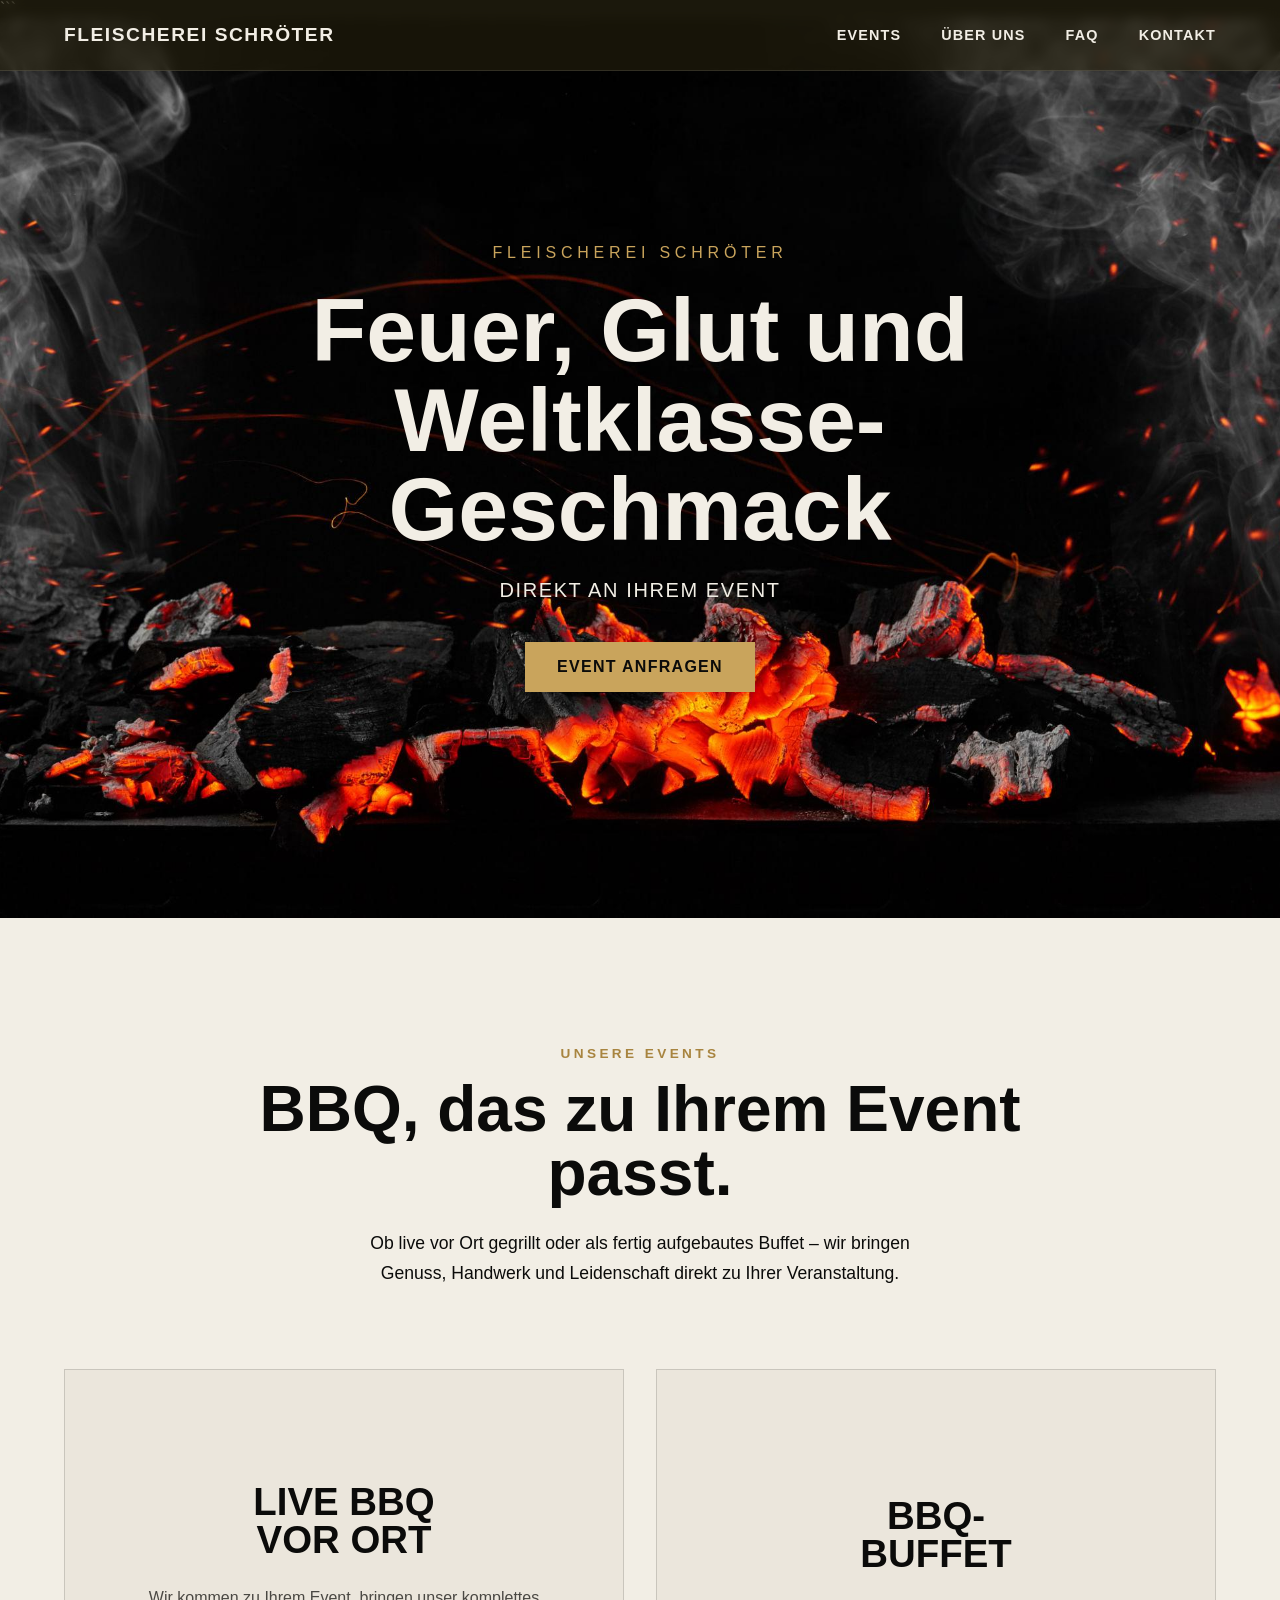
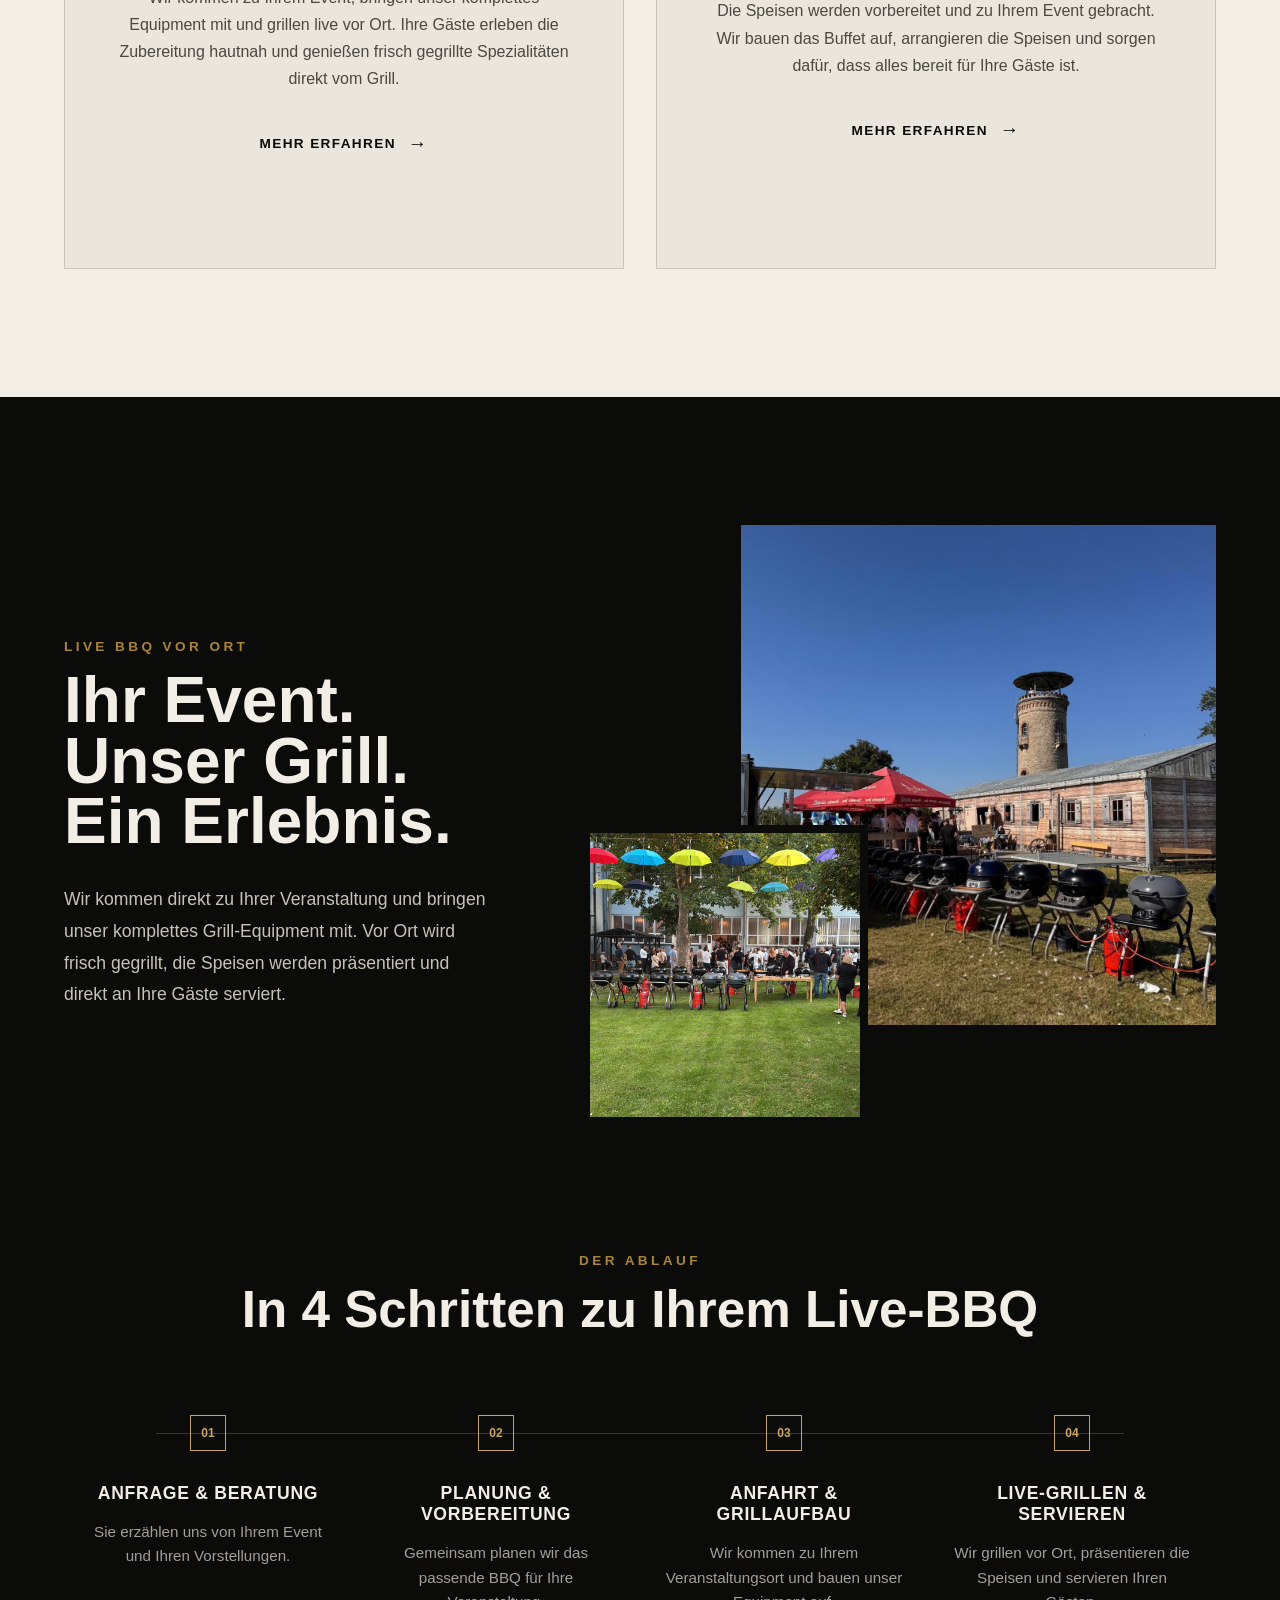
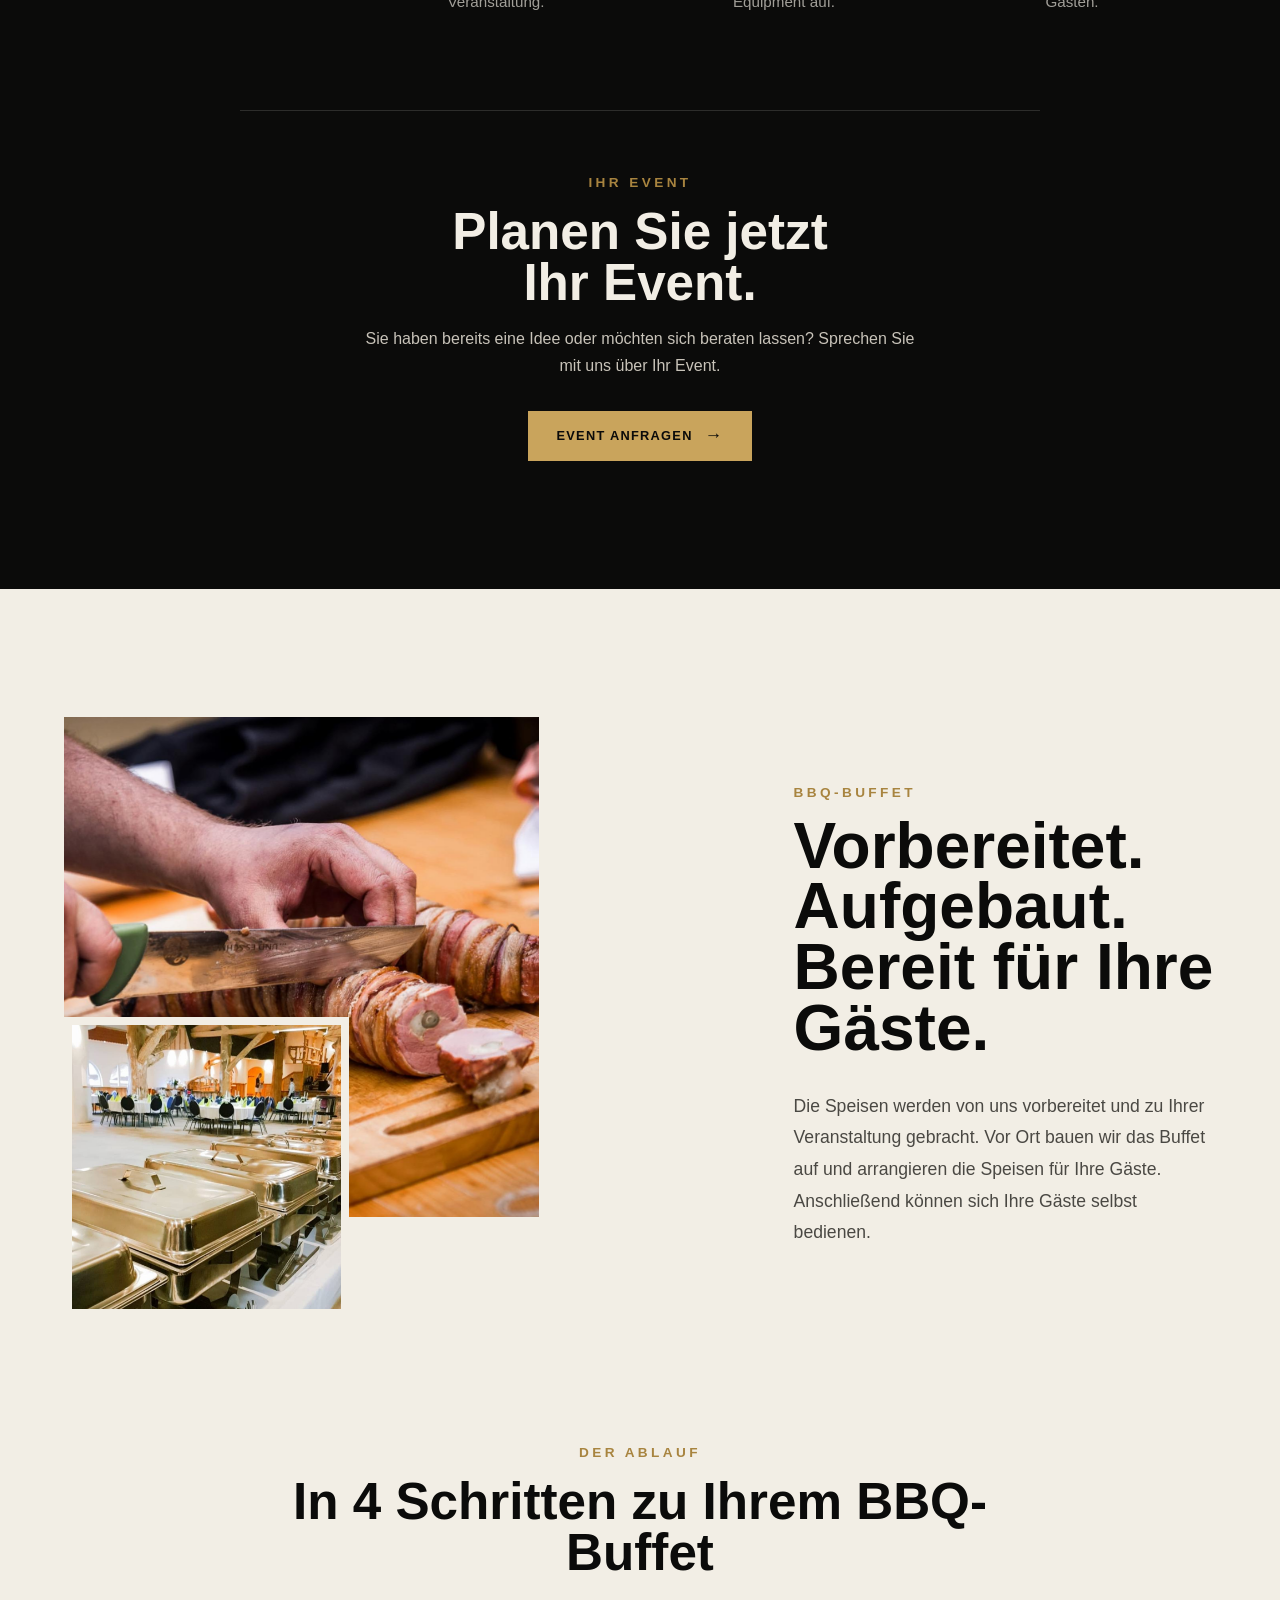
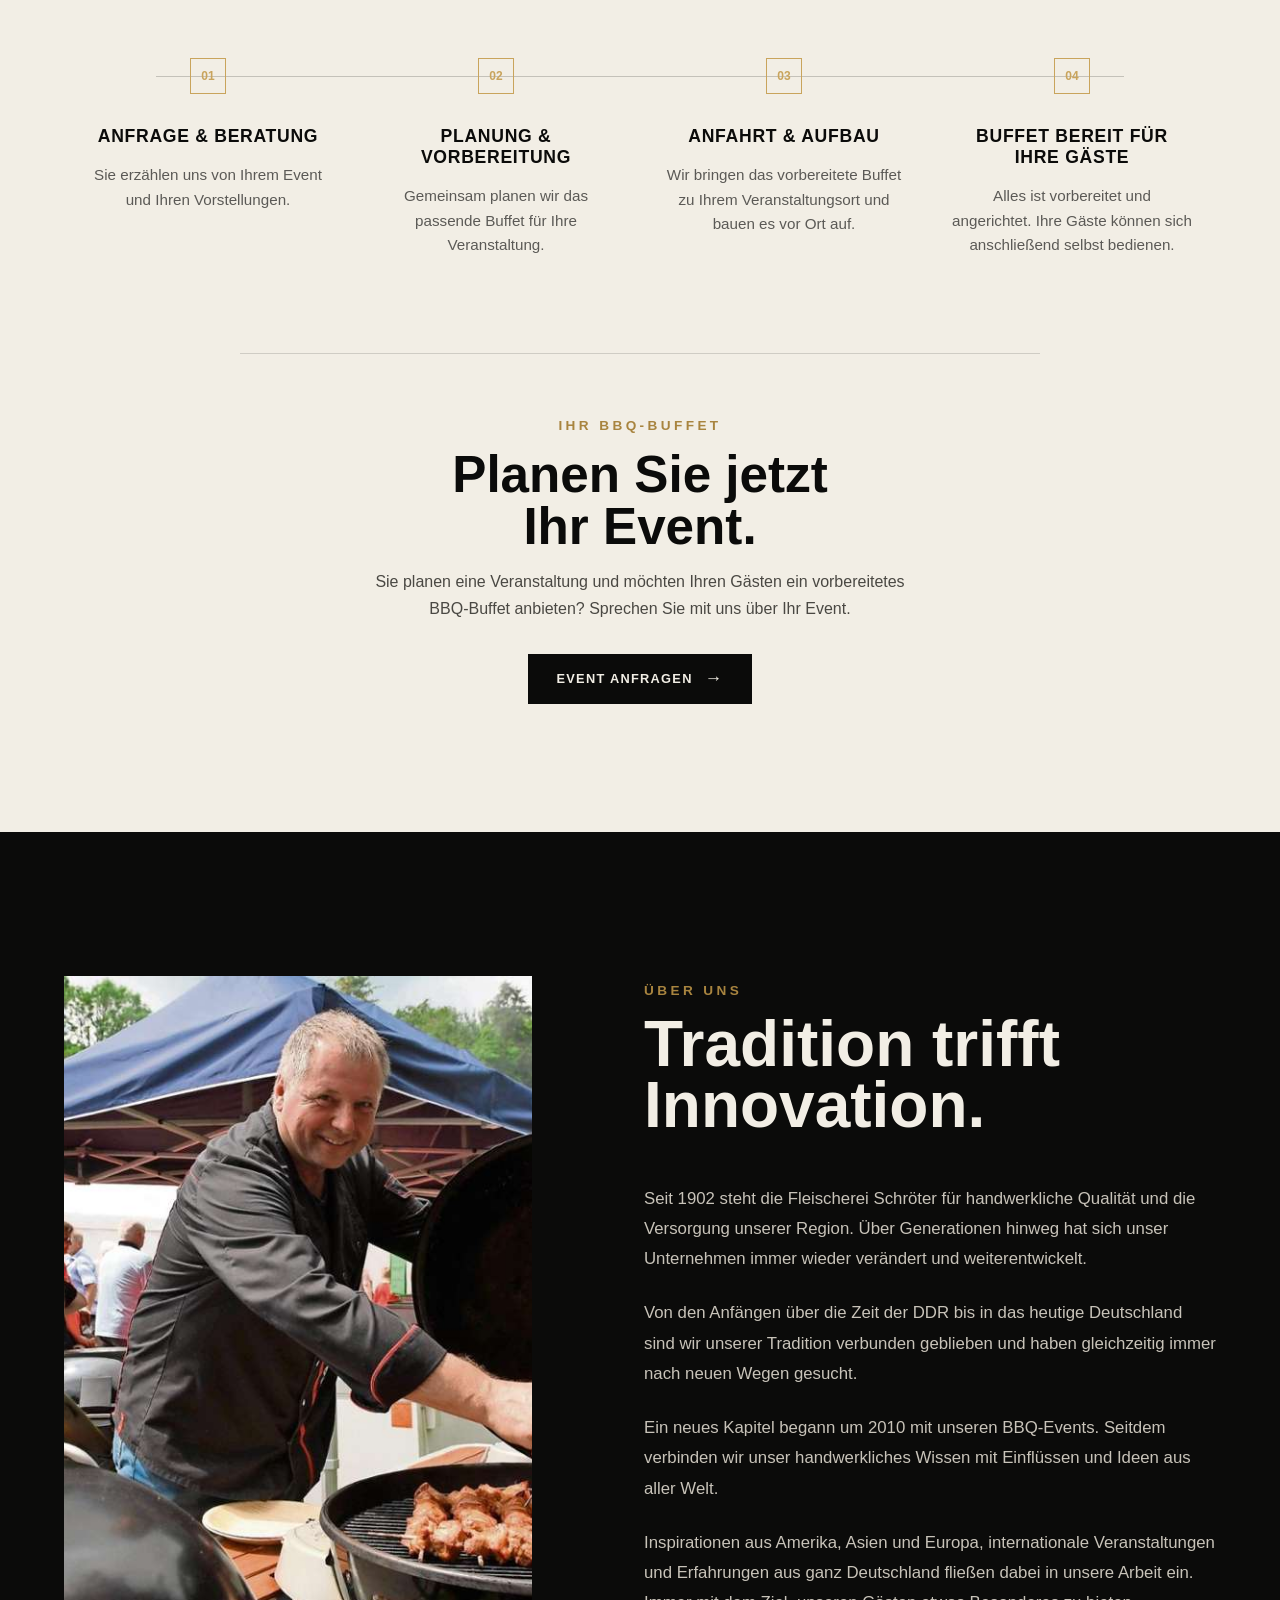
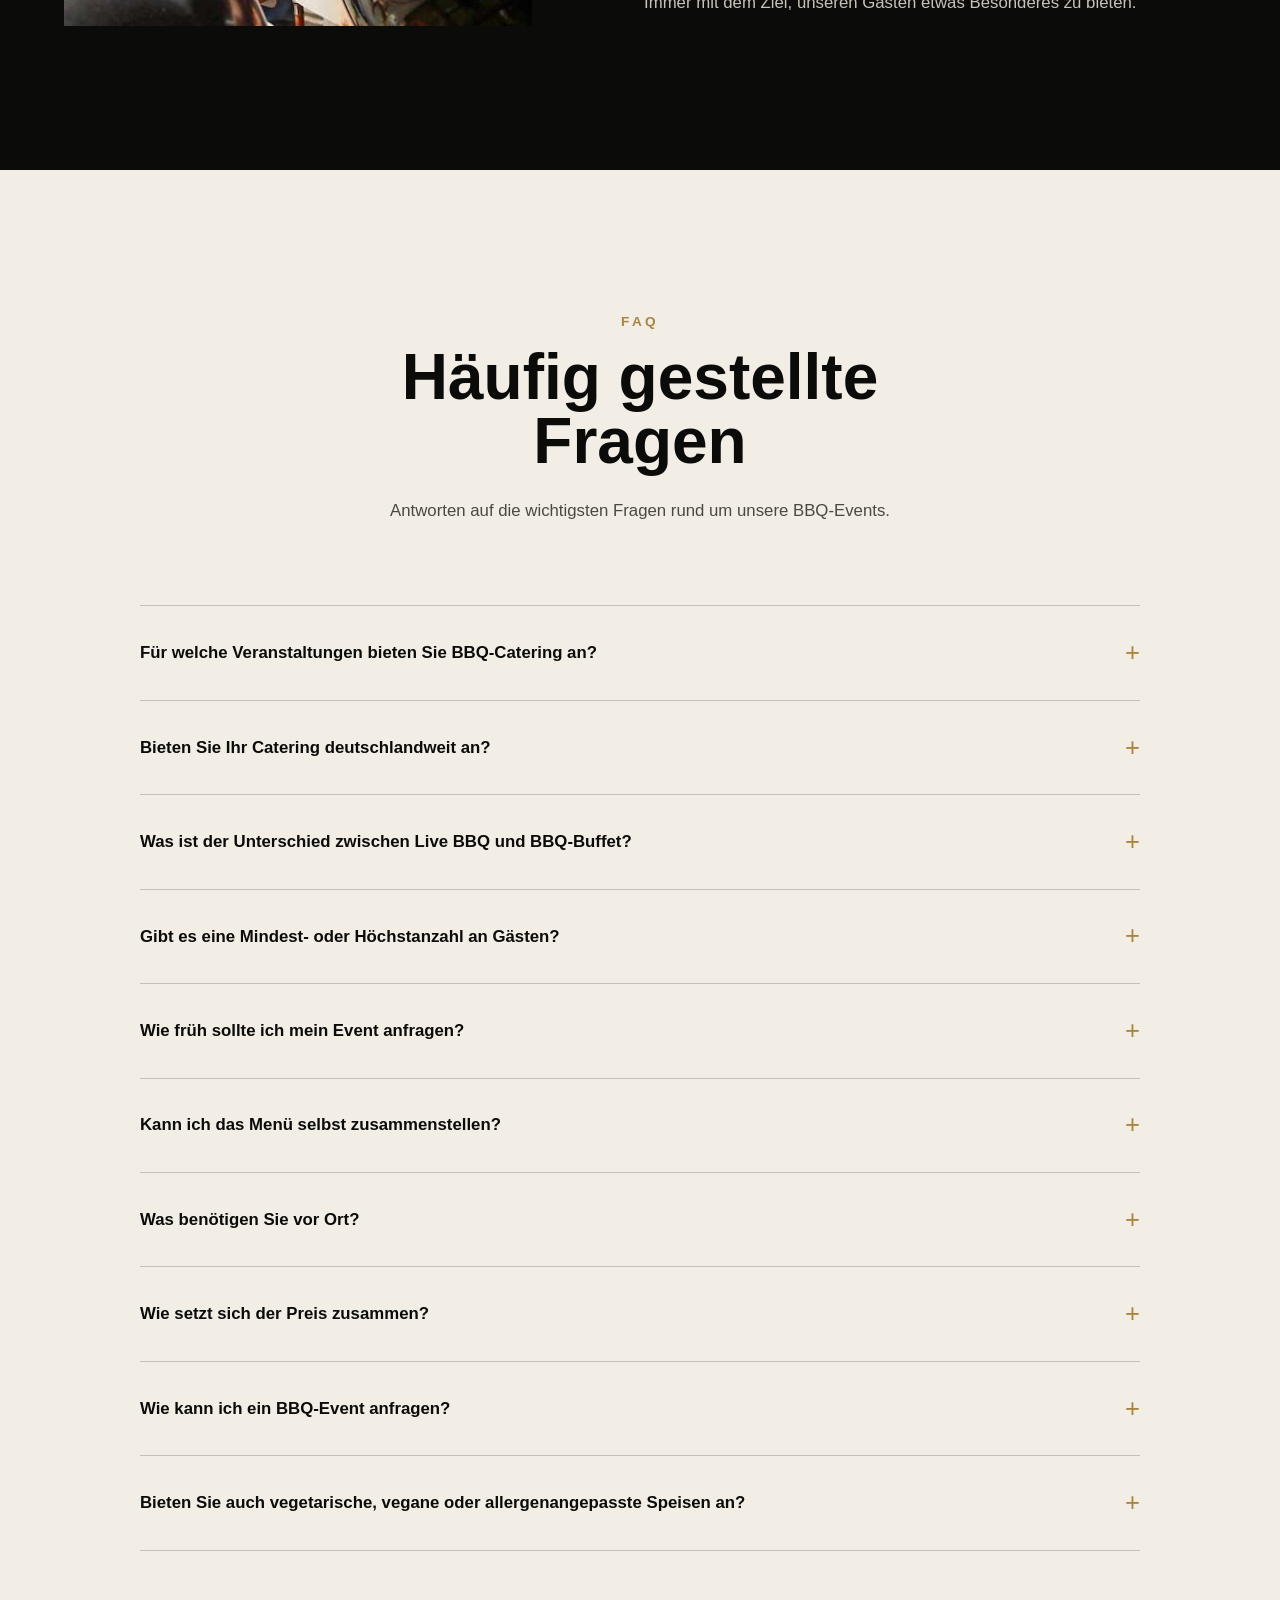
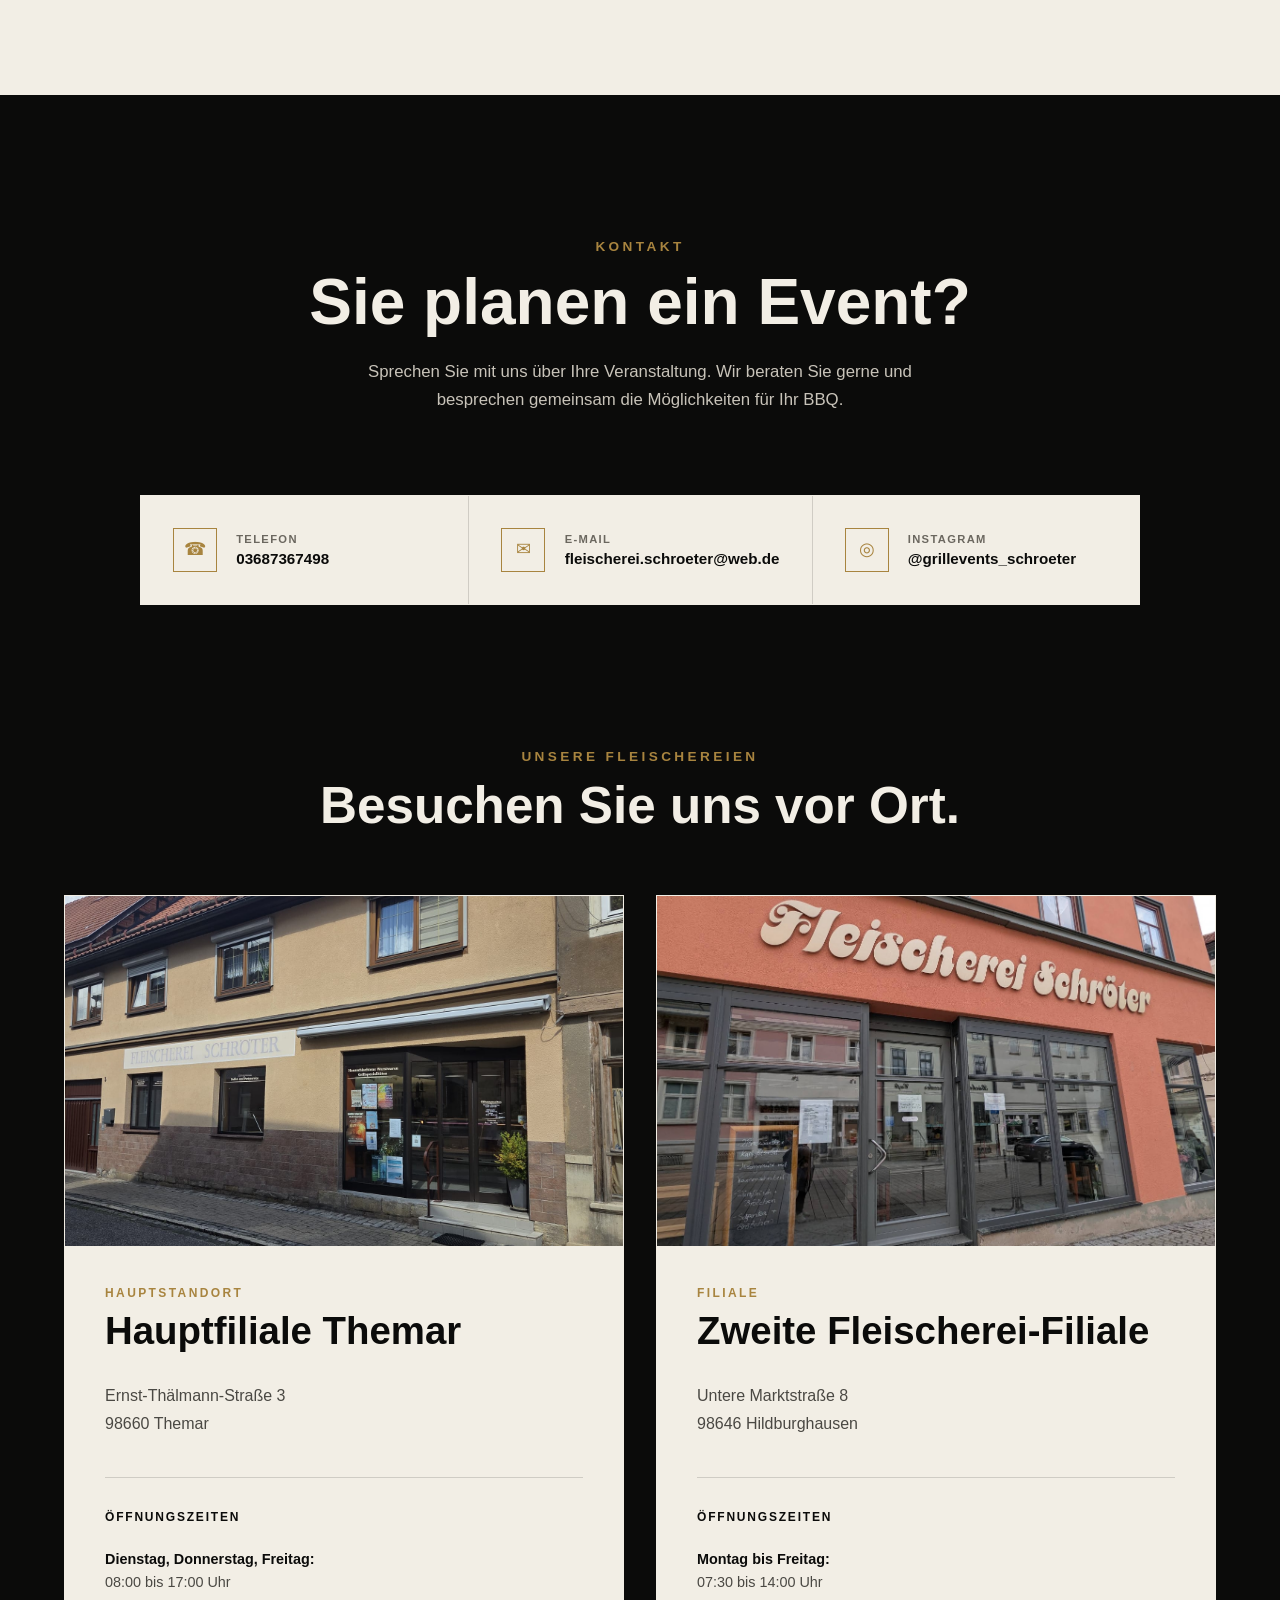
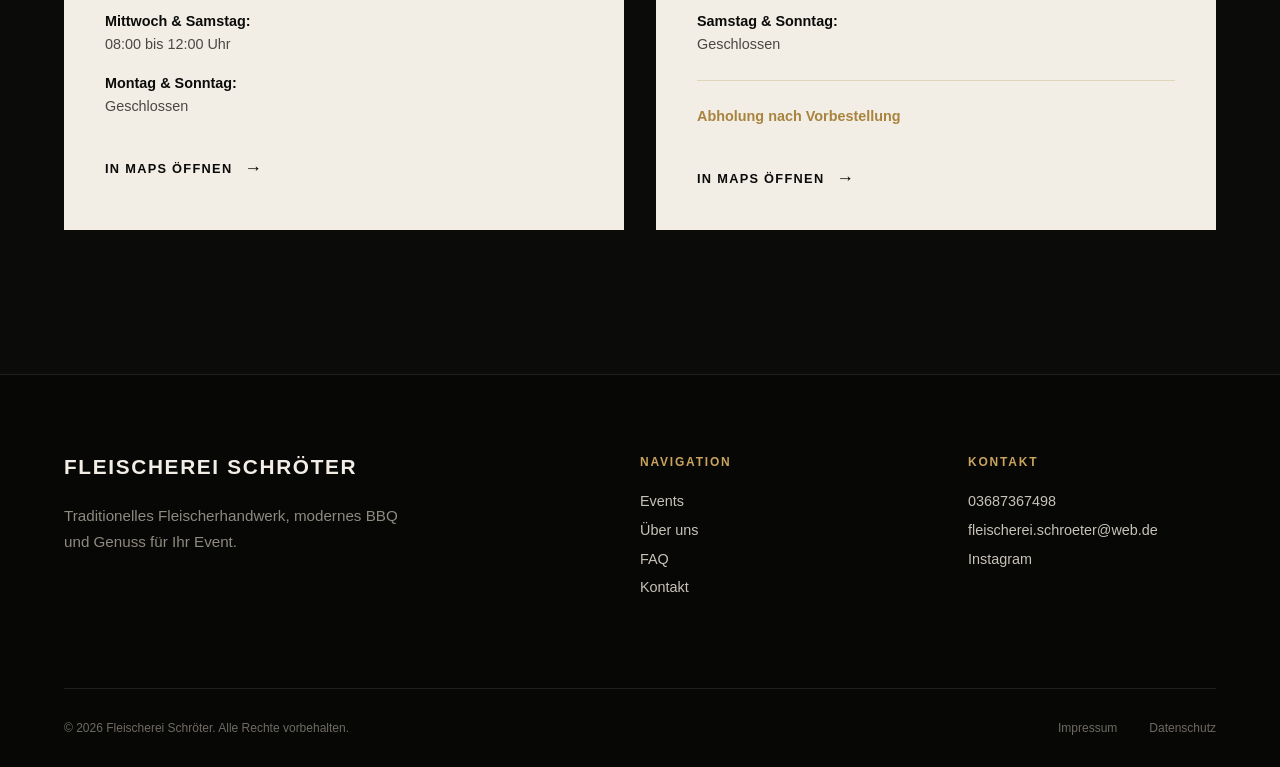
==== commit ea0a7294: "update img of filial" ====
--- a/index.html
+++ b/index.html
@@ -833,7 +833,7 @@
                             <div class="location-image">
 
                                 <img
-                                    src="assets/images/themar.jpg"
+                                    src="assets/themar.jpeg"
                                     alt="Hauptfiliale Fleischerei Schröter in Themar"
                                 >
 
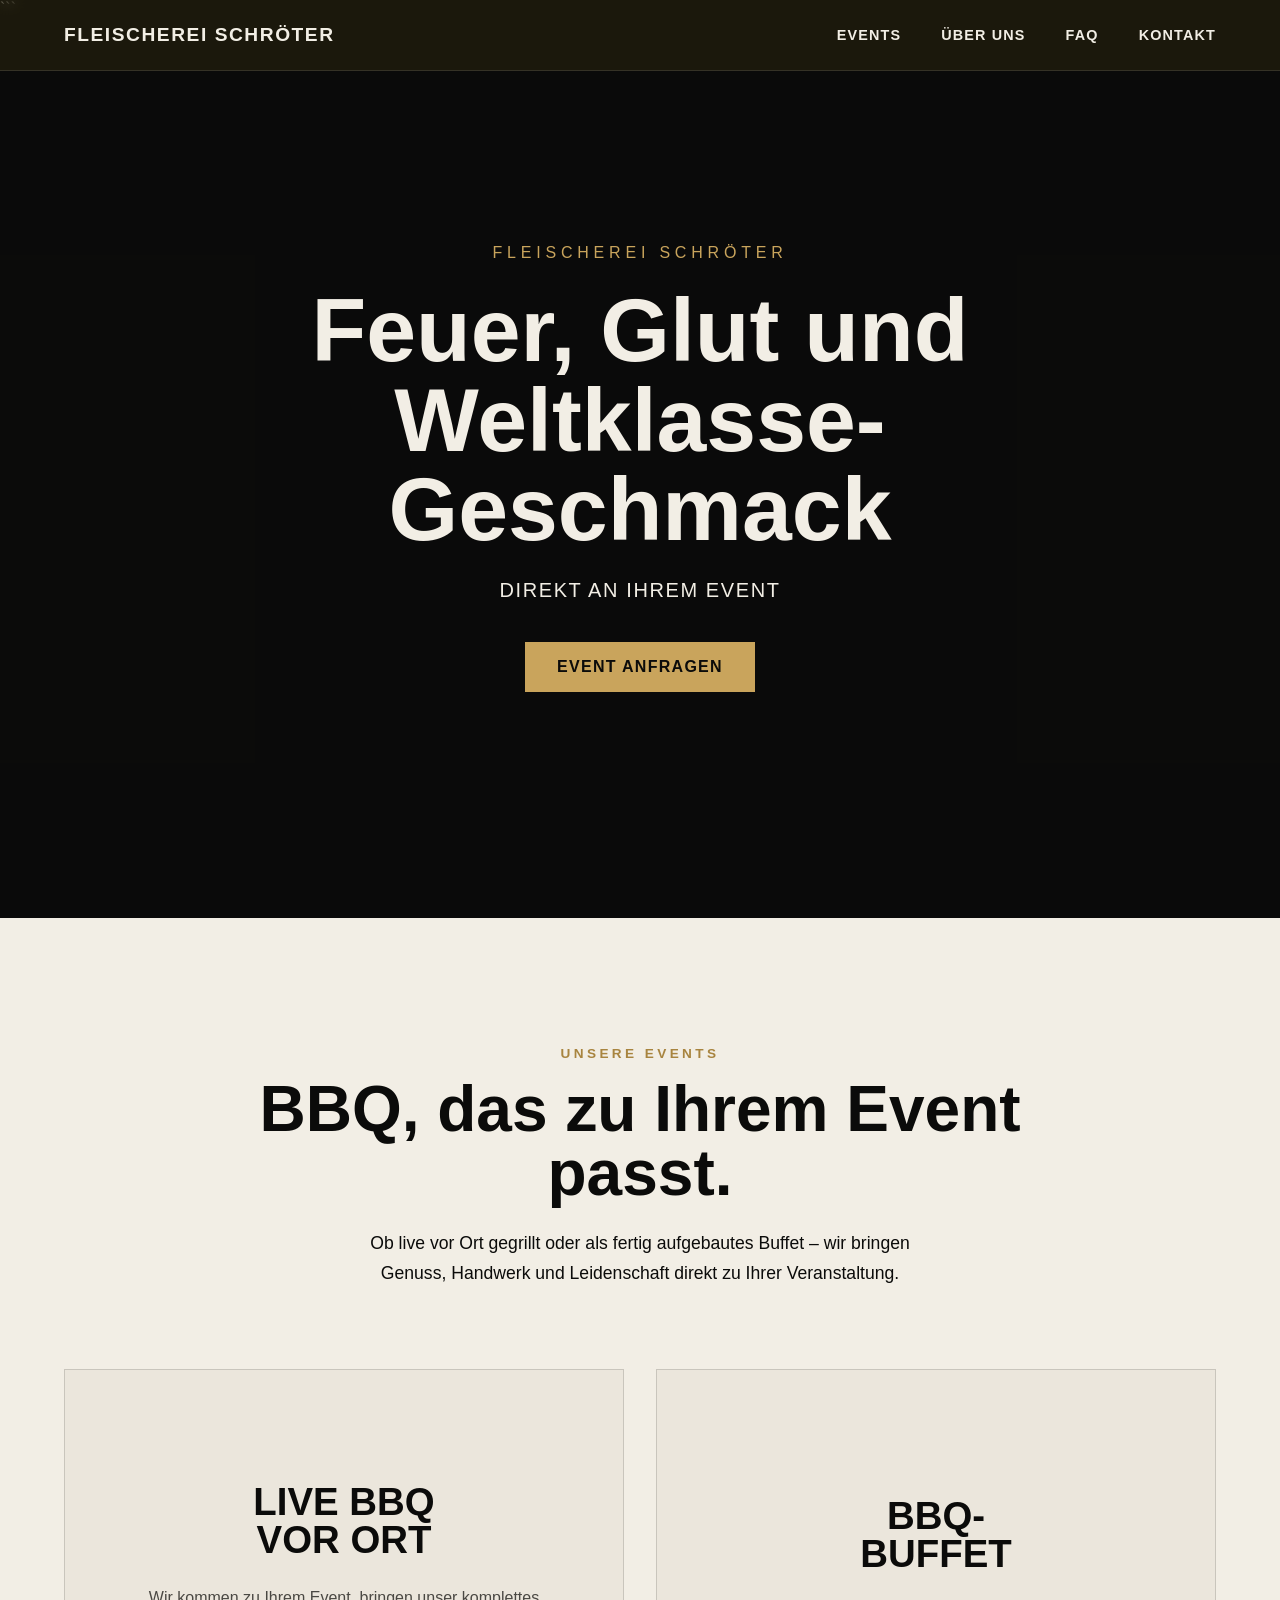
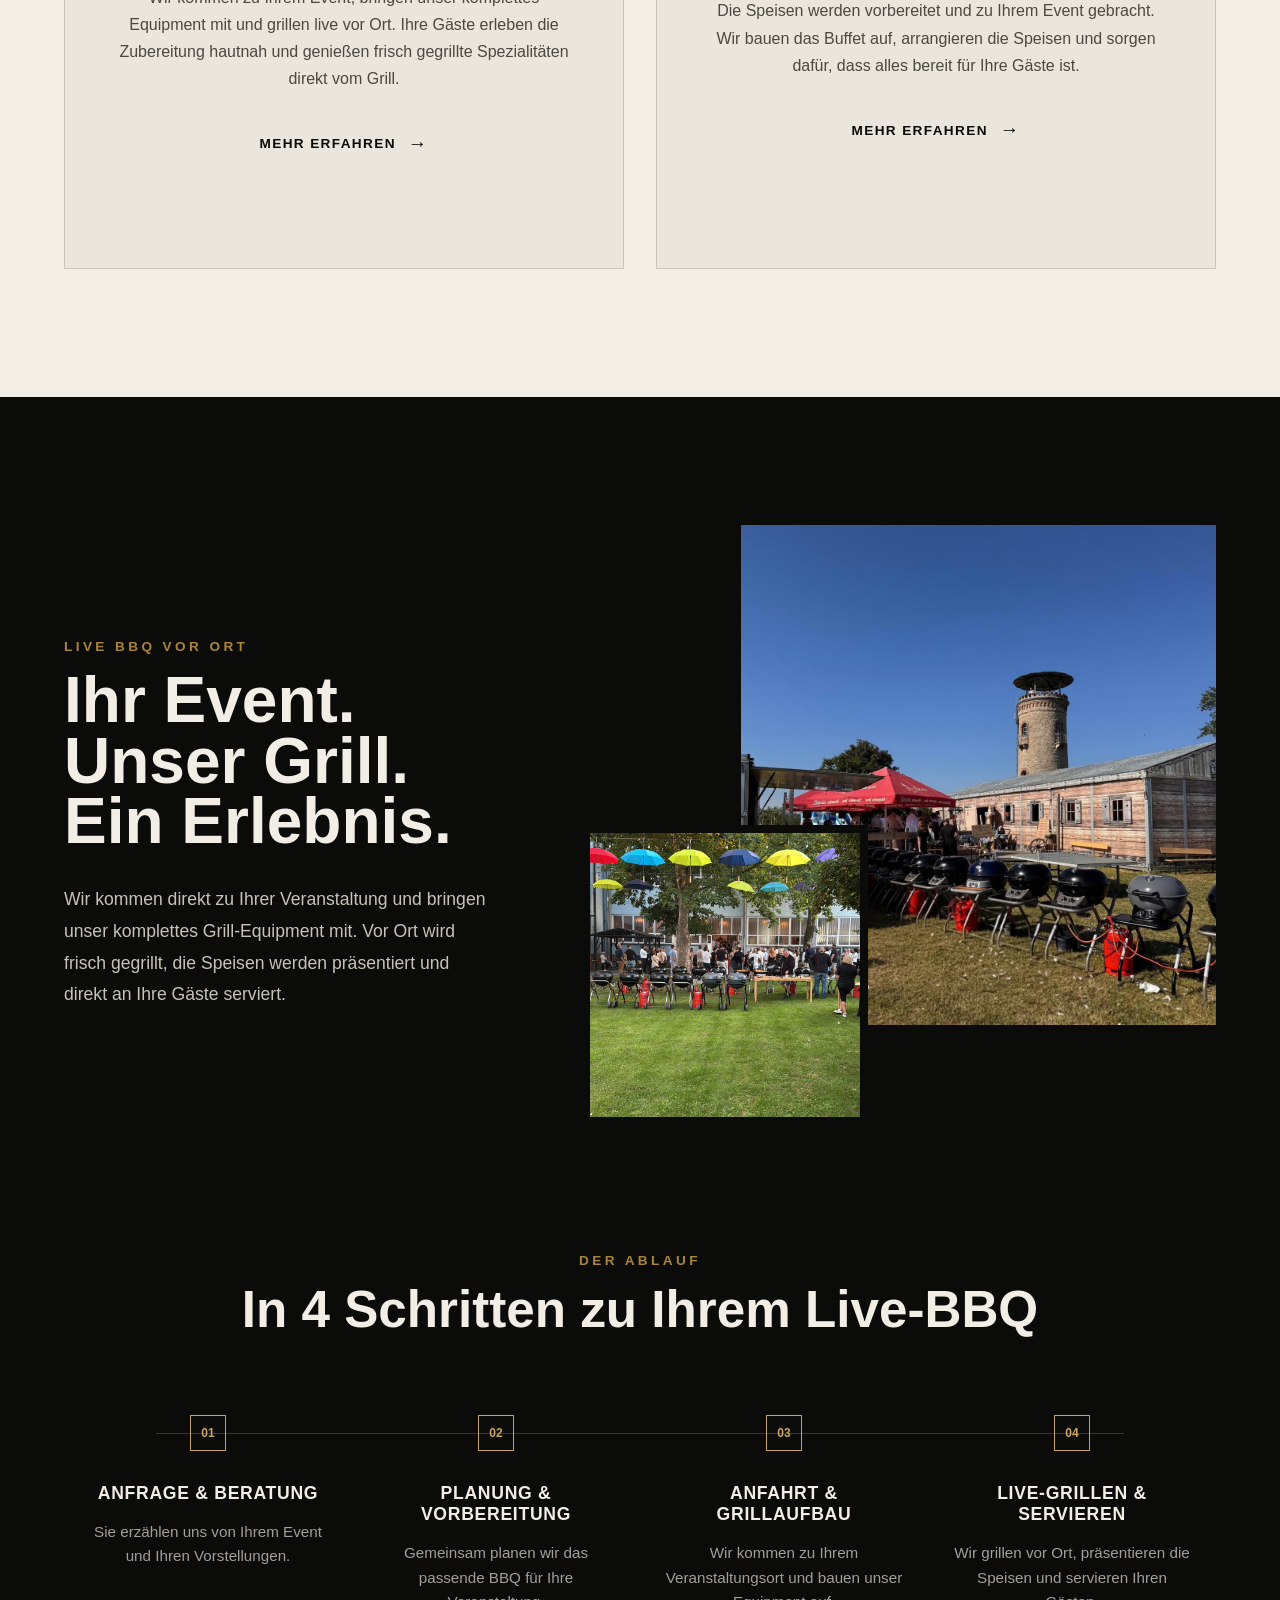
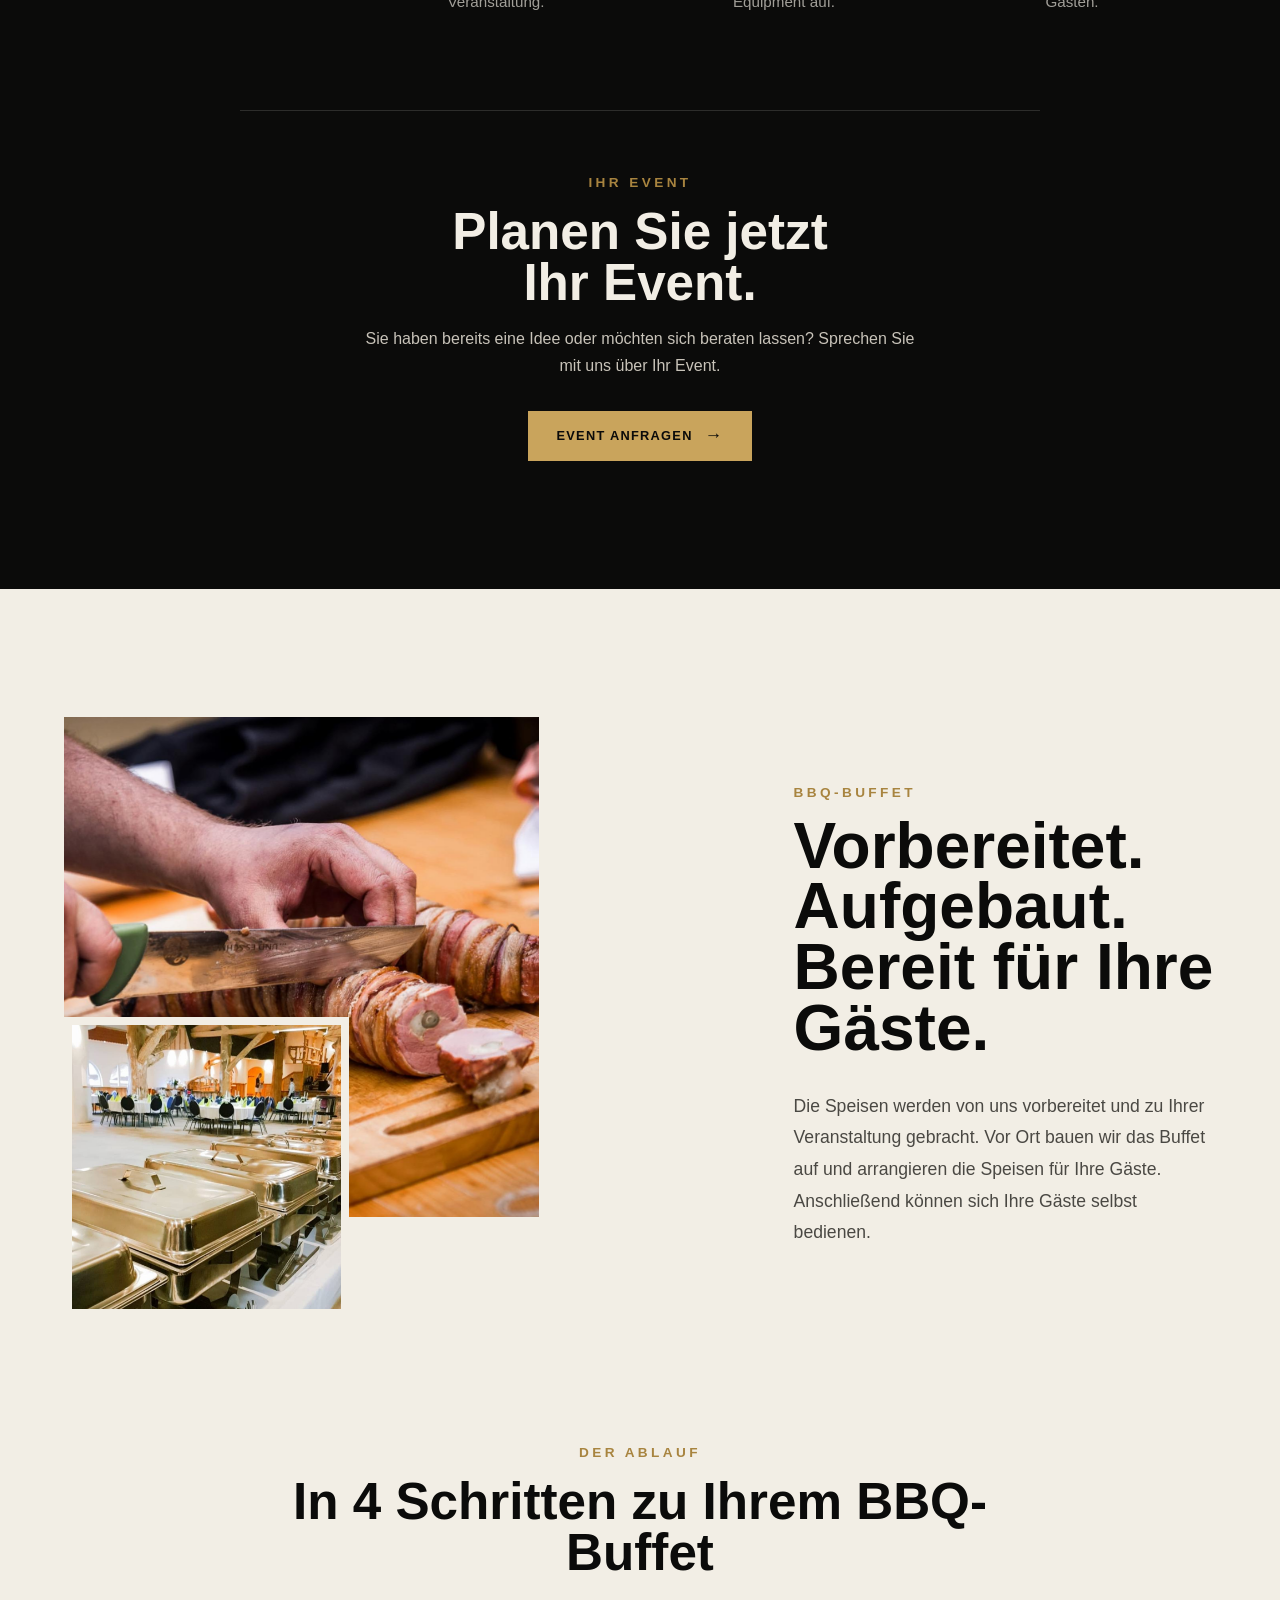
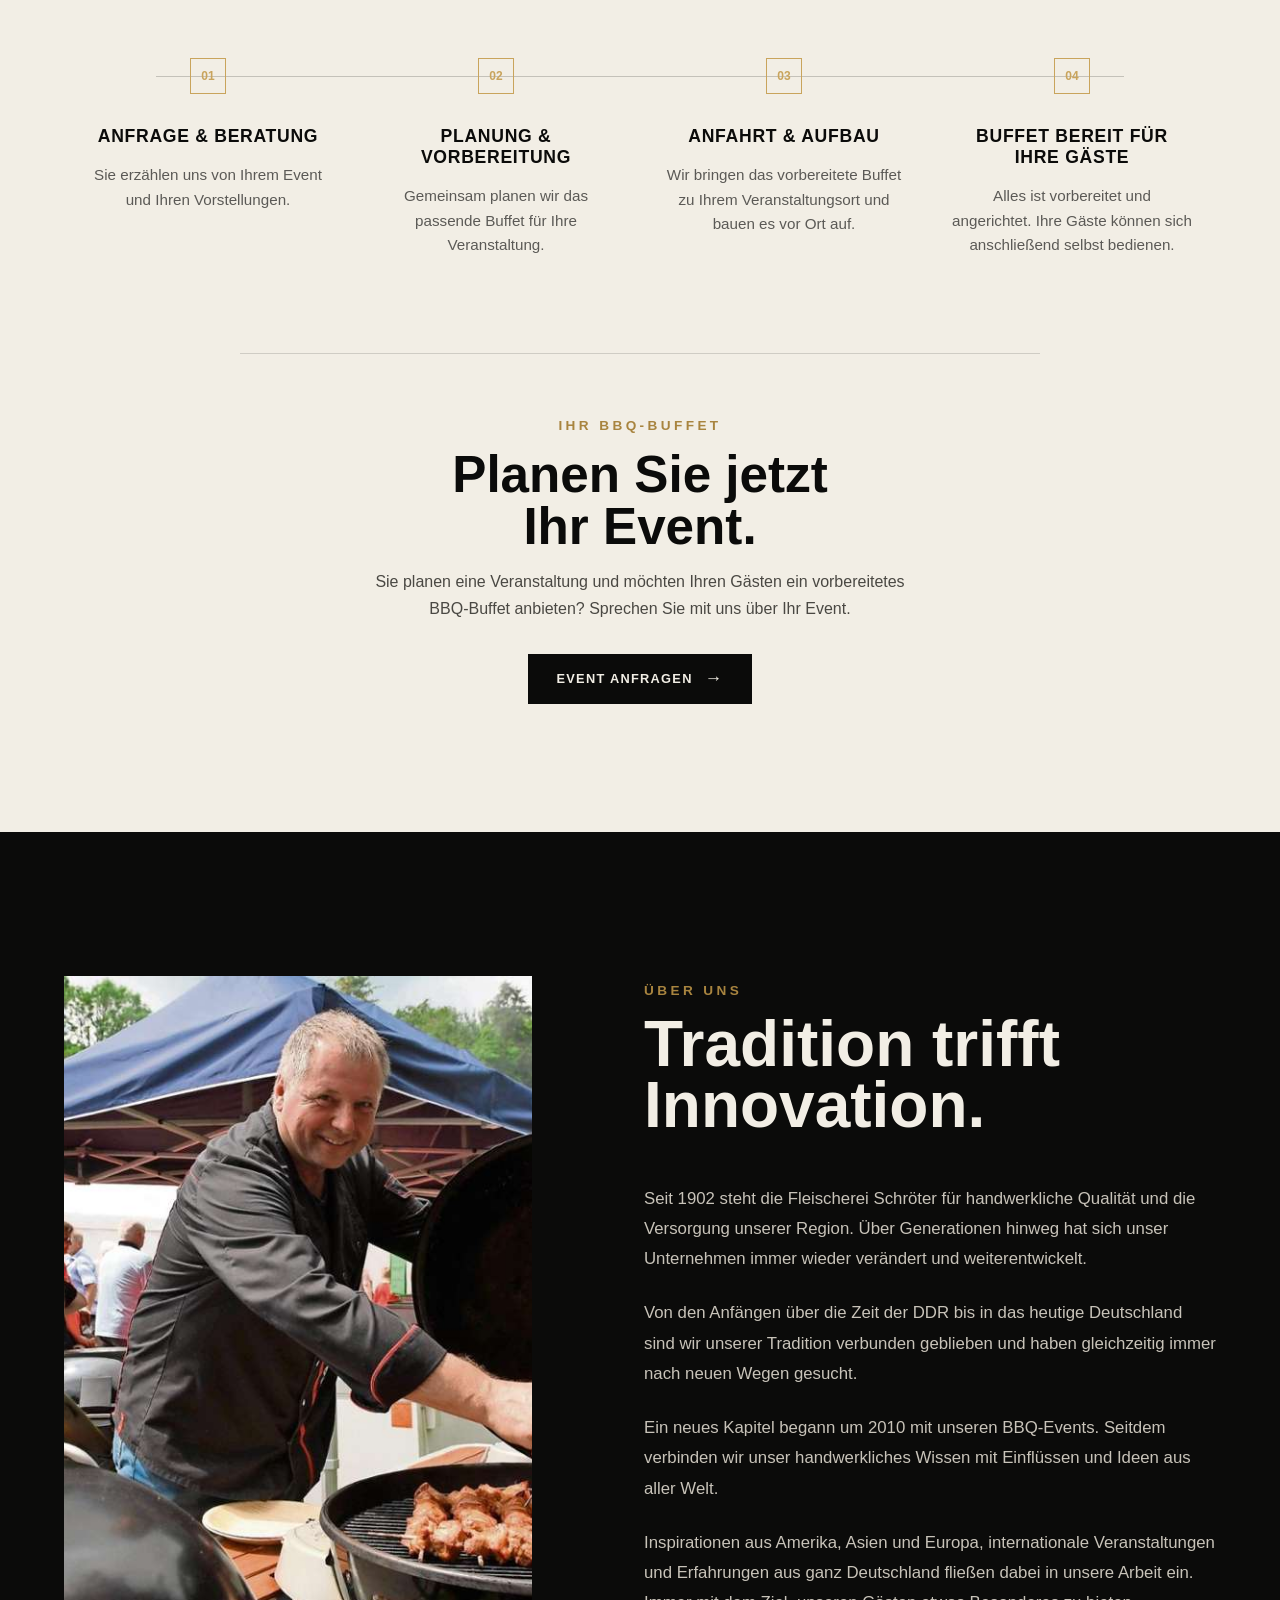
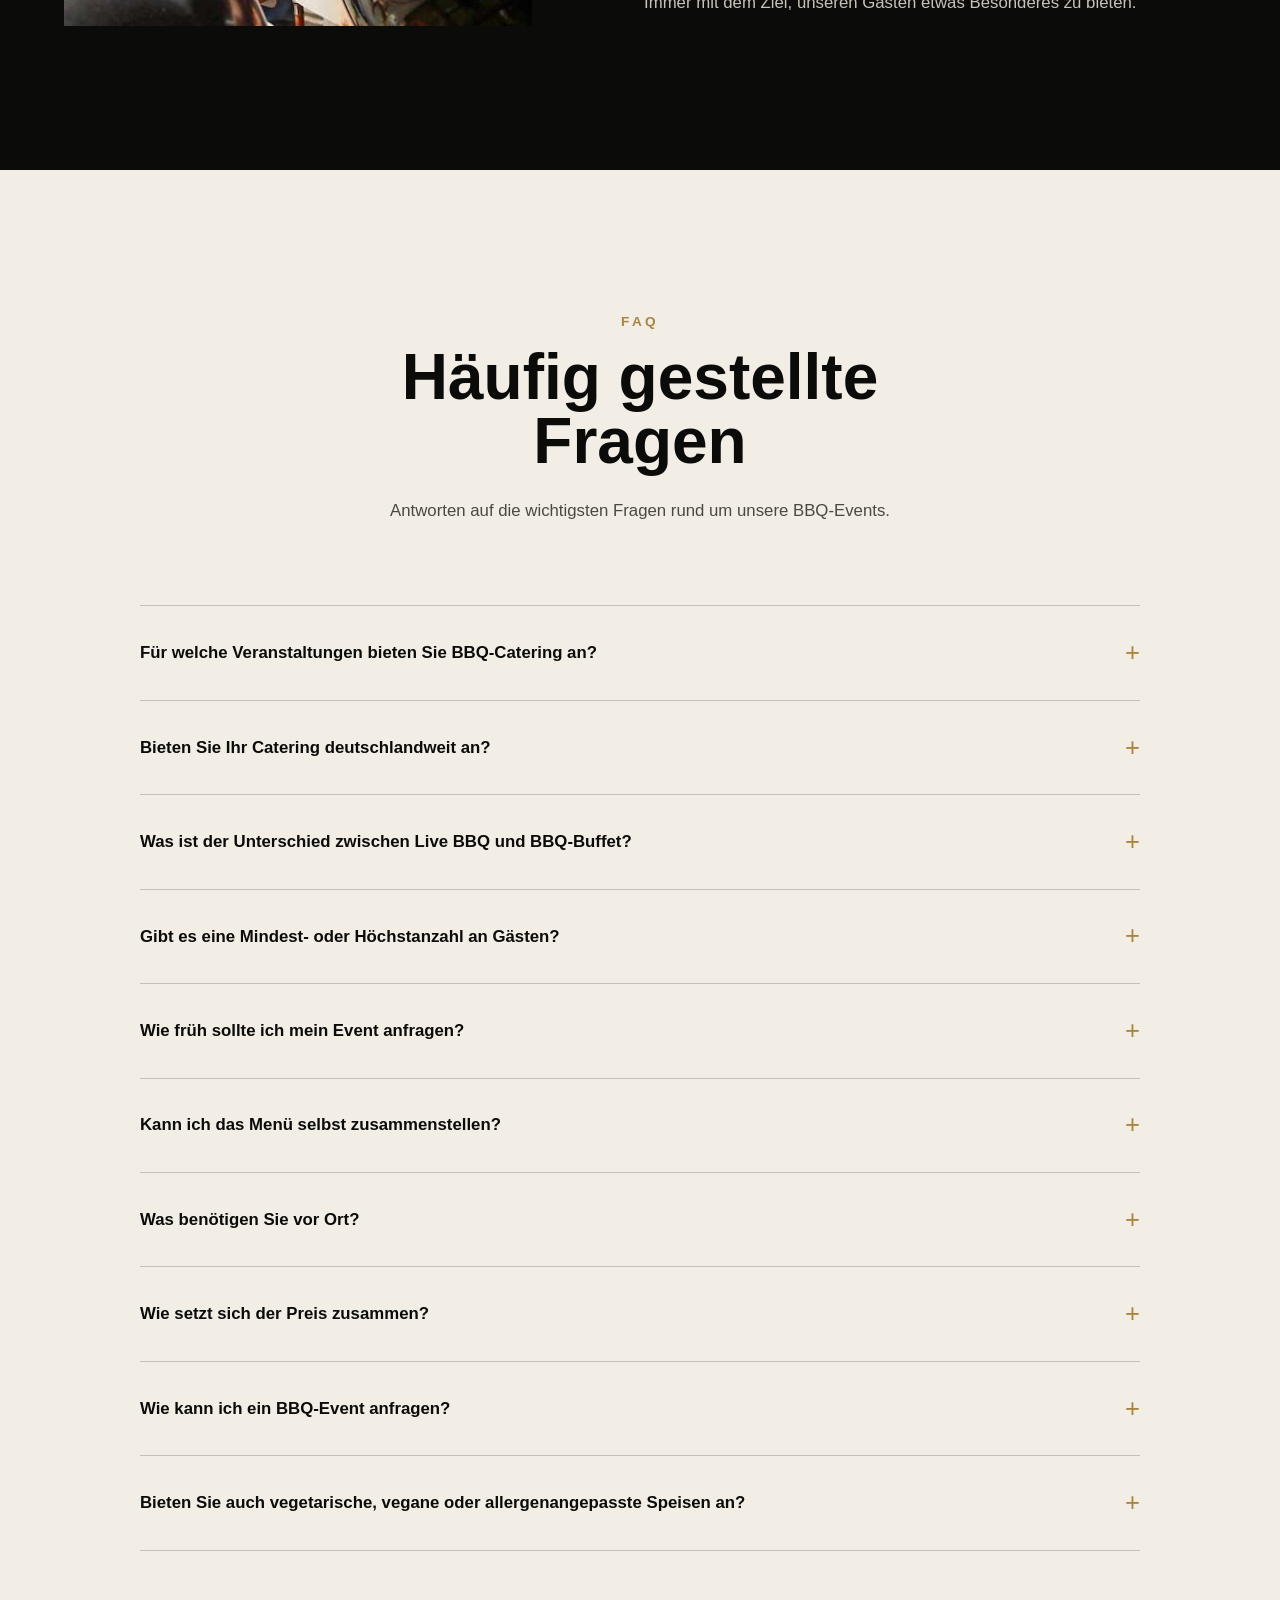
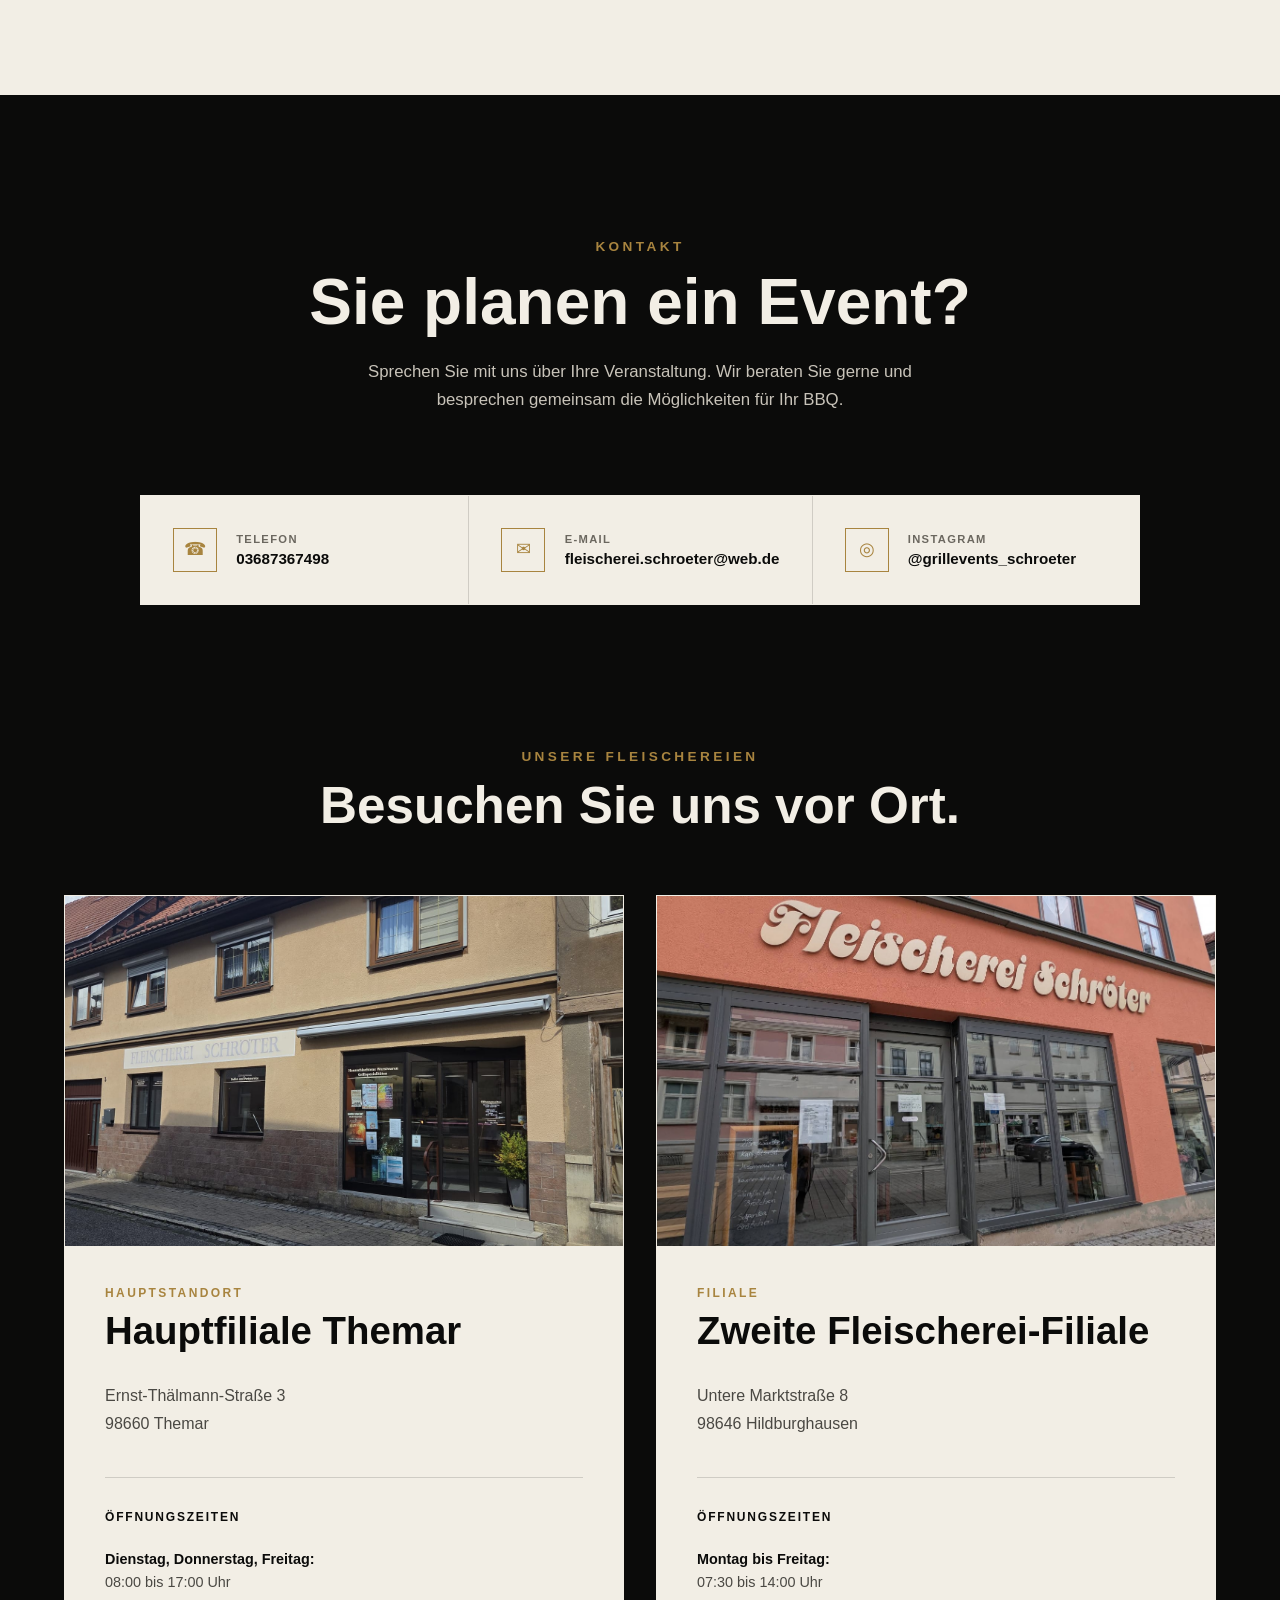
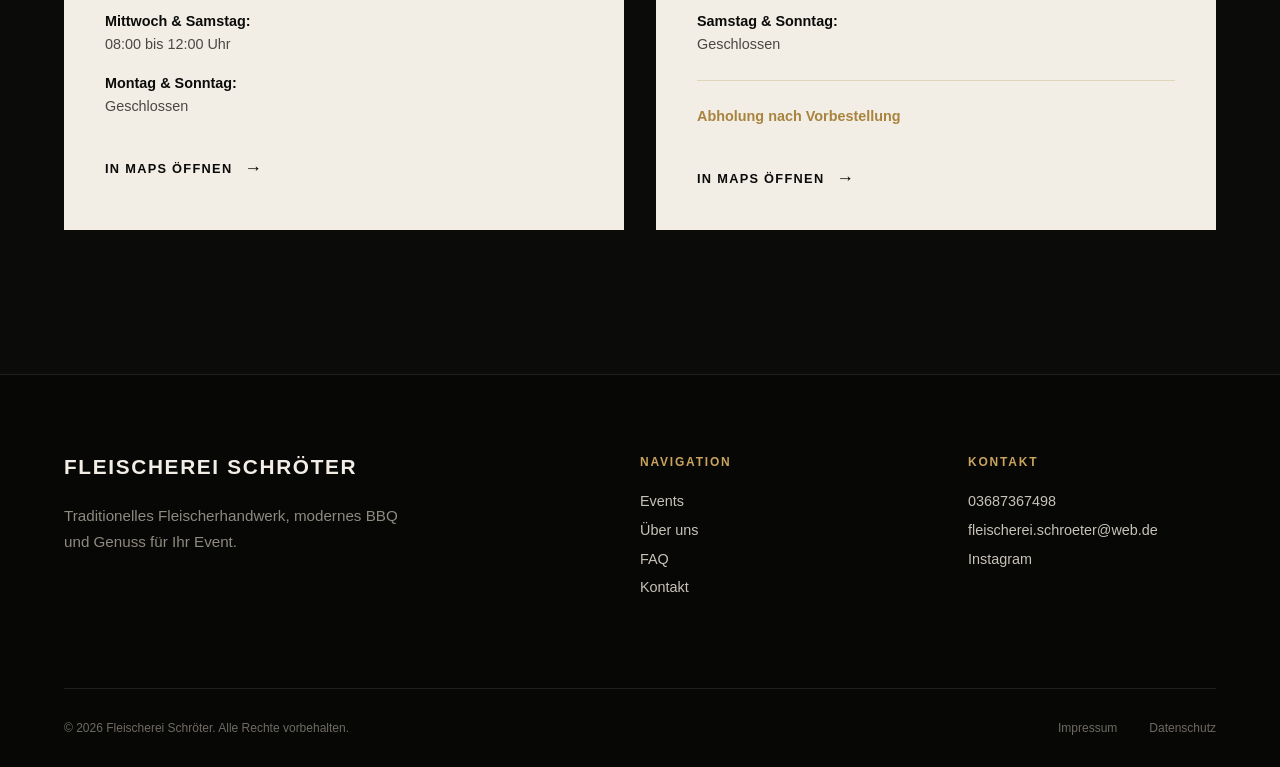
==== commit c79e5258: "new hero with video" ====
--- a/index.html
+++ b/index.html
@@ -45,8 +45,16 @@
 
         <section id="hero">
 
+            <video
+                class="hero-video"
+                src="assets/vorstellung.mp4"
+                autoplay
+                loop
+                muted
+                playsinline
+            ></video>
+
             <div class="hero-content">
-
                 <p class="hero-eyebrow">Fleischerei Schröter</p>
 
                 <h1>
@@ -61,10 +69,10 @@
                 <a href="#contact" class="hero-button">
                     Event anfragen
                 </a>
-
             </div>
 
         </section>
+        
 
         <section id="events">
 
--- a/css/style.css
+++ b/css/style.css
@@ -36,9 +36,23 @@
 
     padding: 2rem;
 
-    background-image: url("../assets/background.jpg");
-    background-size: cover;
-    background-position: center;
+}
+
+.hero-video {
+    position: absolute;
+    inset: 0;
+    width: 100%;
+    height: 100%;
+    object-fit: cover;
+    z-index: 0;
+}
+
+#hero::before {
+    content: "";
+    position: absolute;
+    inset: 0;
+    background-color: rgba(11, 11, 10, 0.35);
+    z-index: 1;
 }
 
 
@@ -48,6 +62,8 @@
 
 .hero-content {
     max-width: 900px;
+    position: relative;
+    z-index: 2;
 }
 
 .hero-eyebrow {
@@ -2416,3 +2432,5 @@
 
 
 
+
+
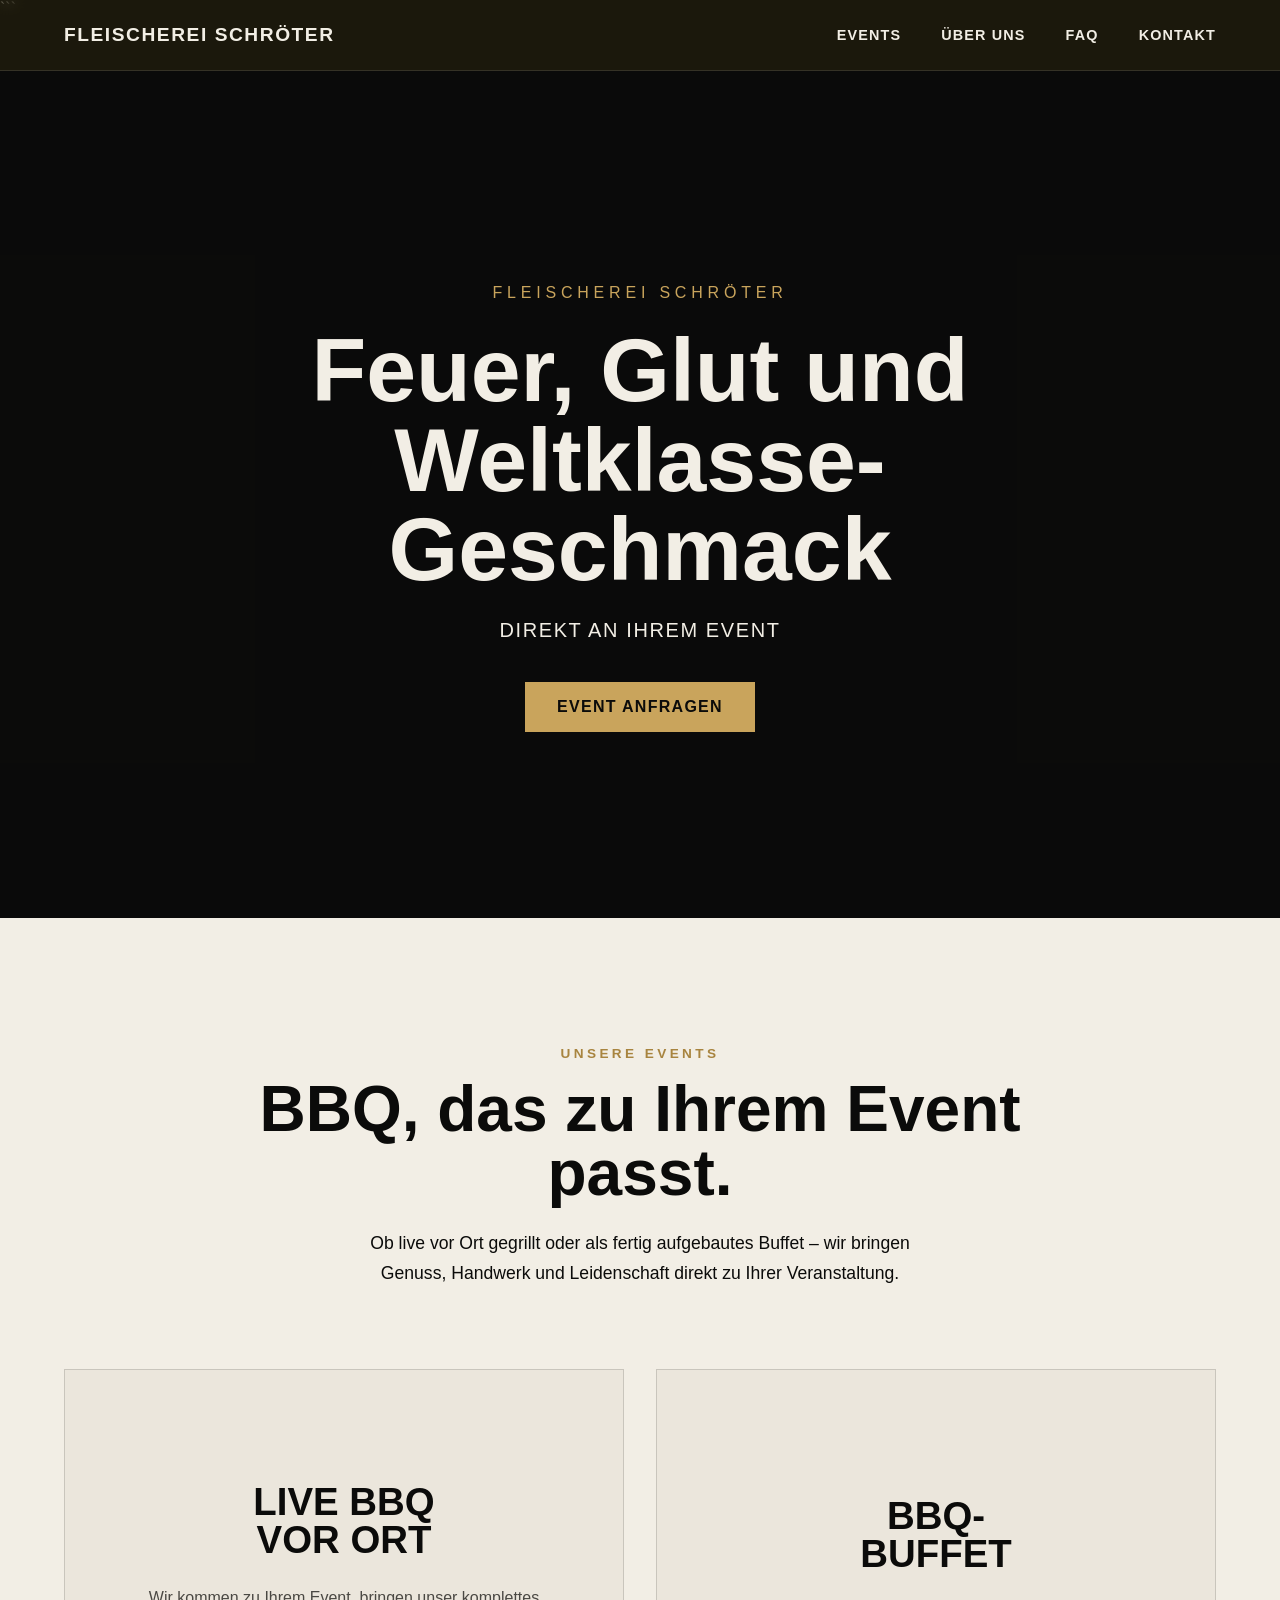
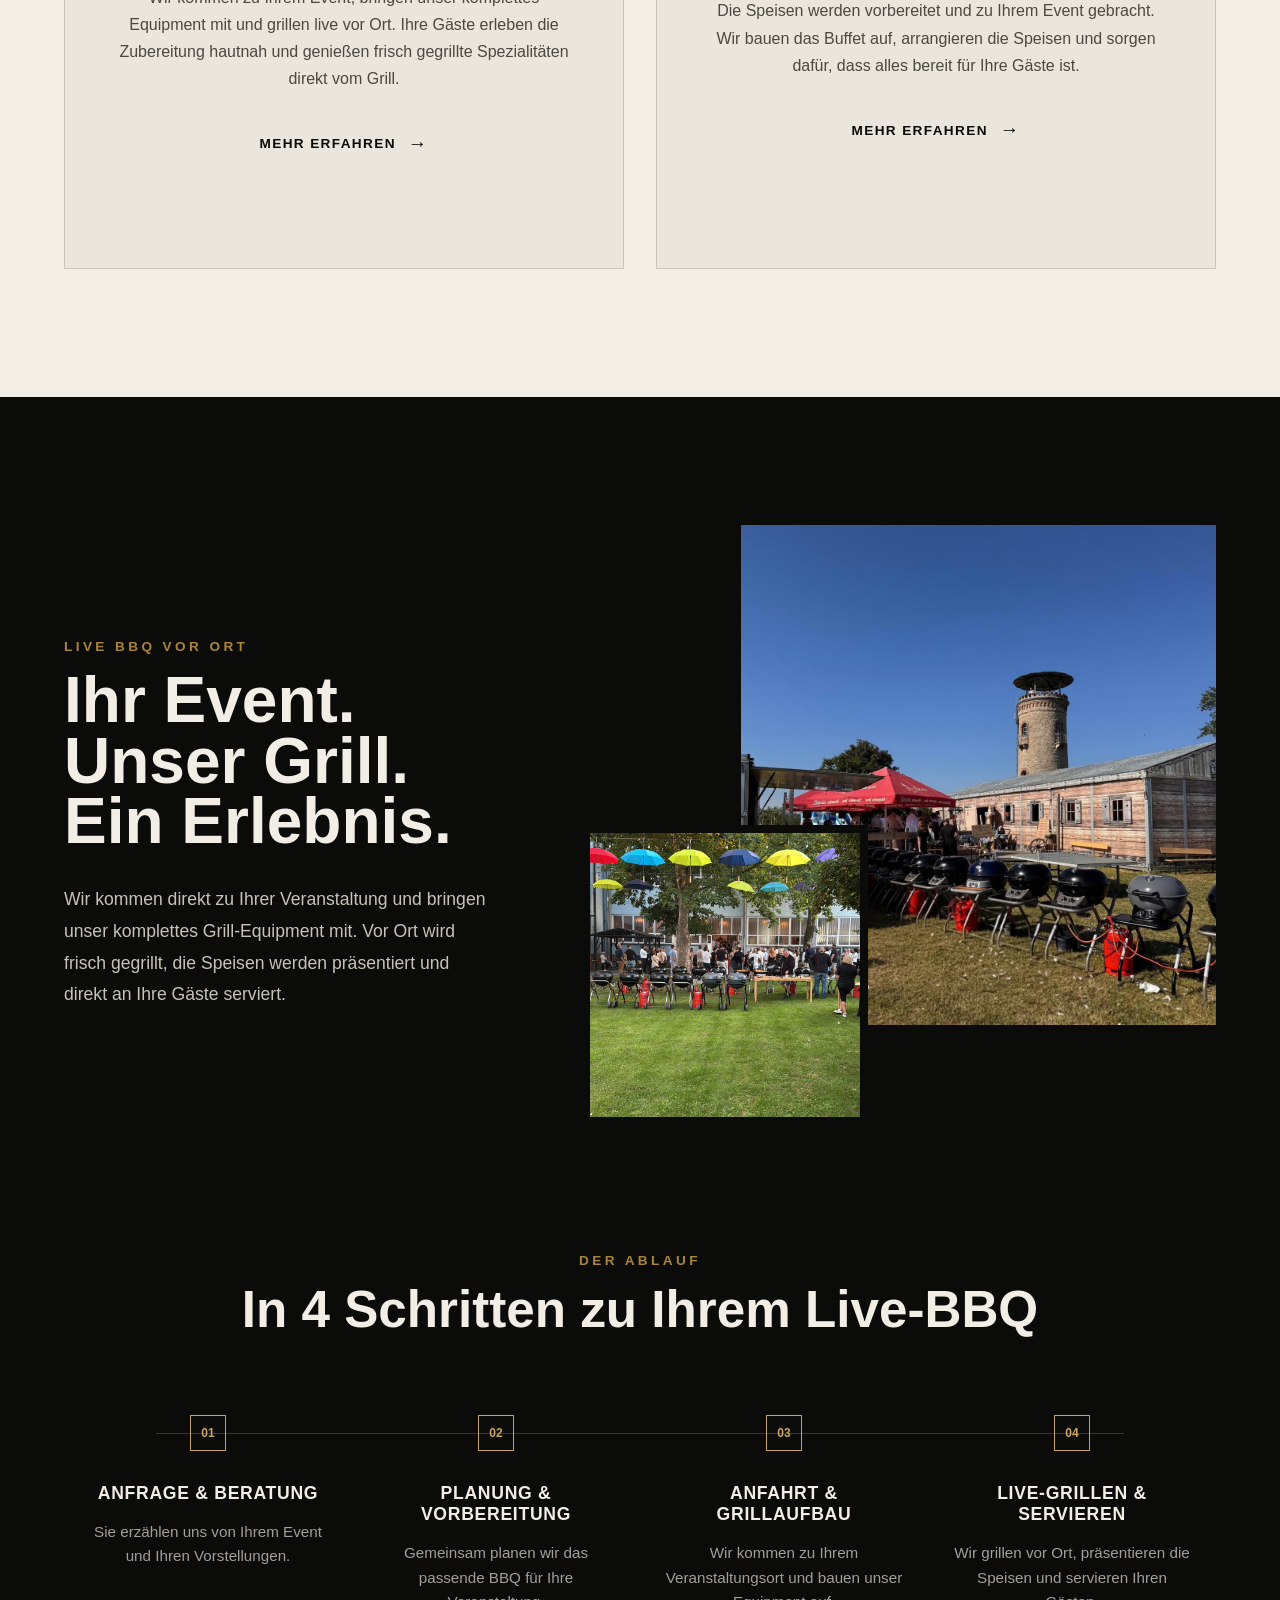
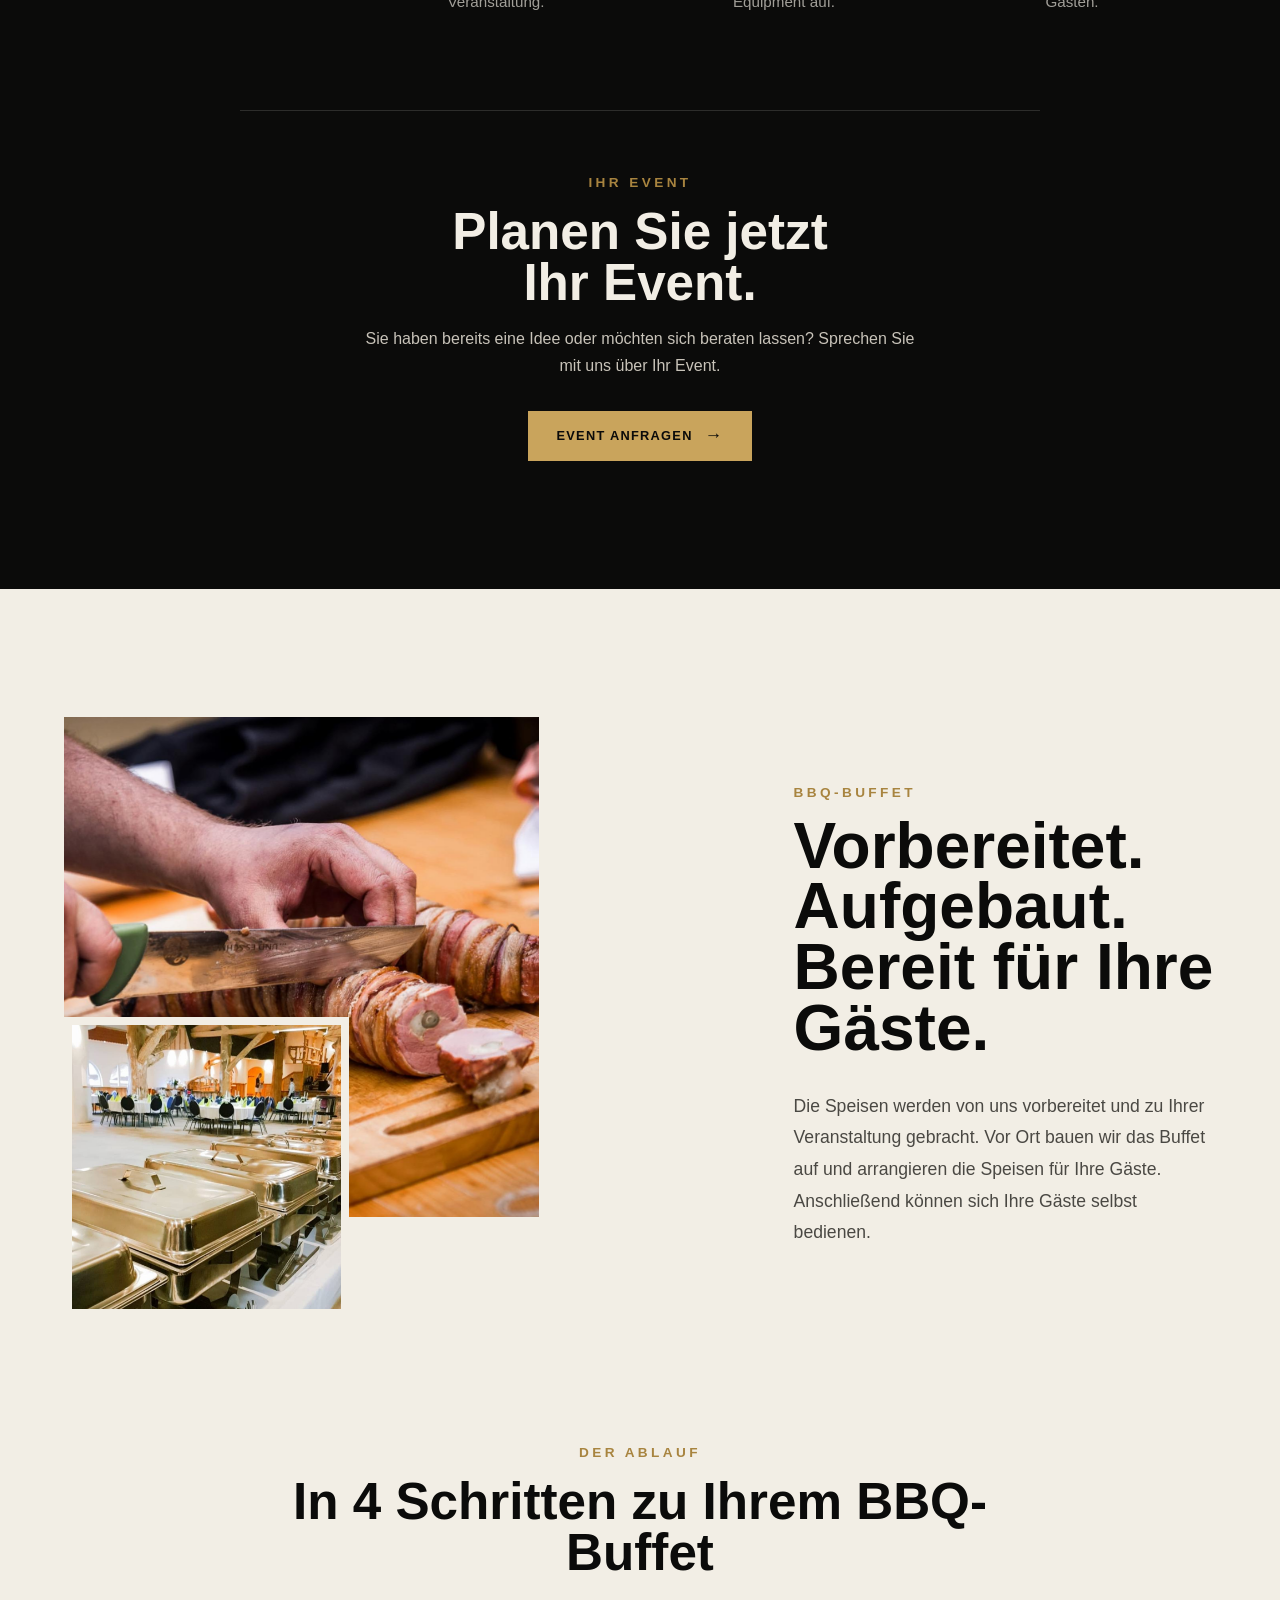
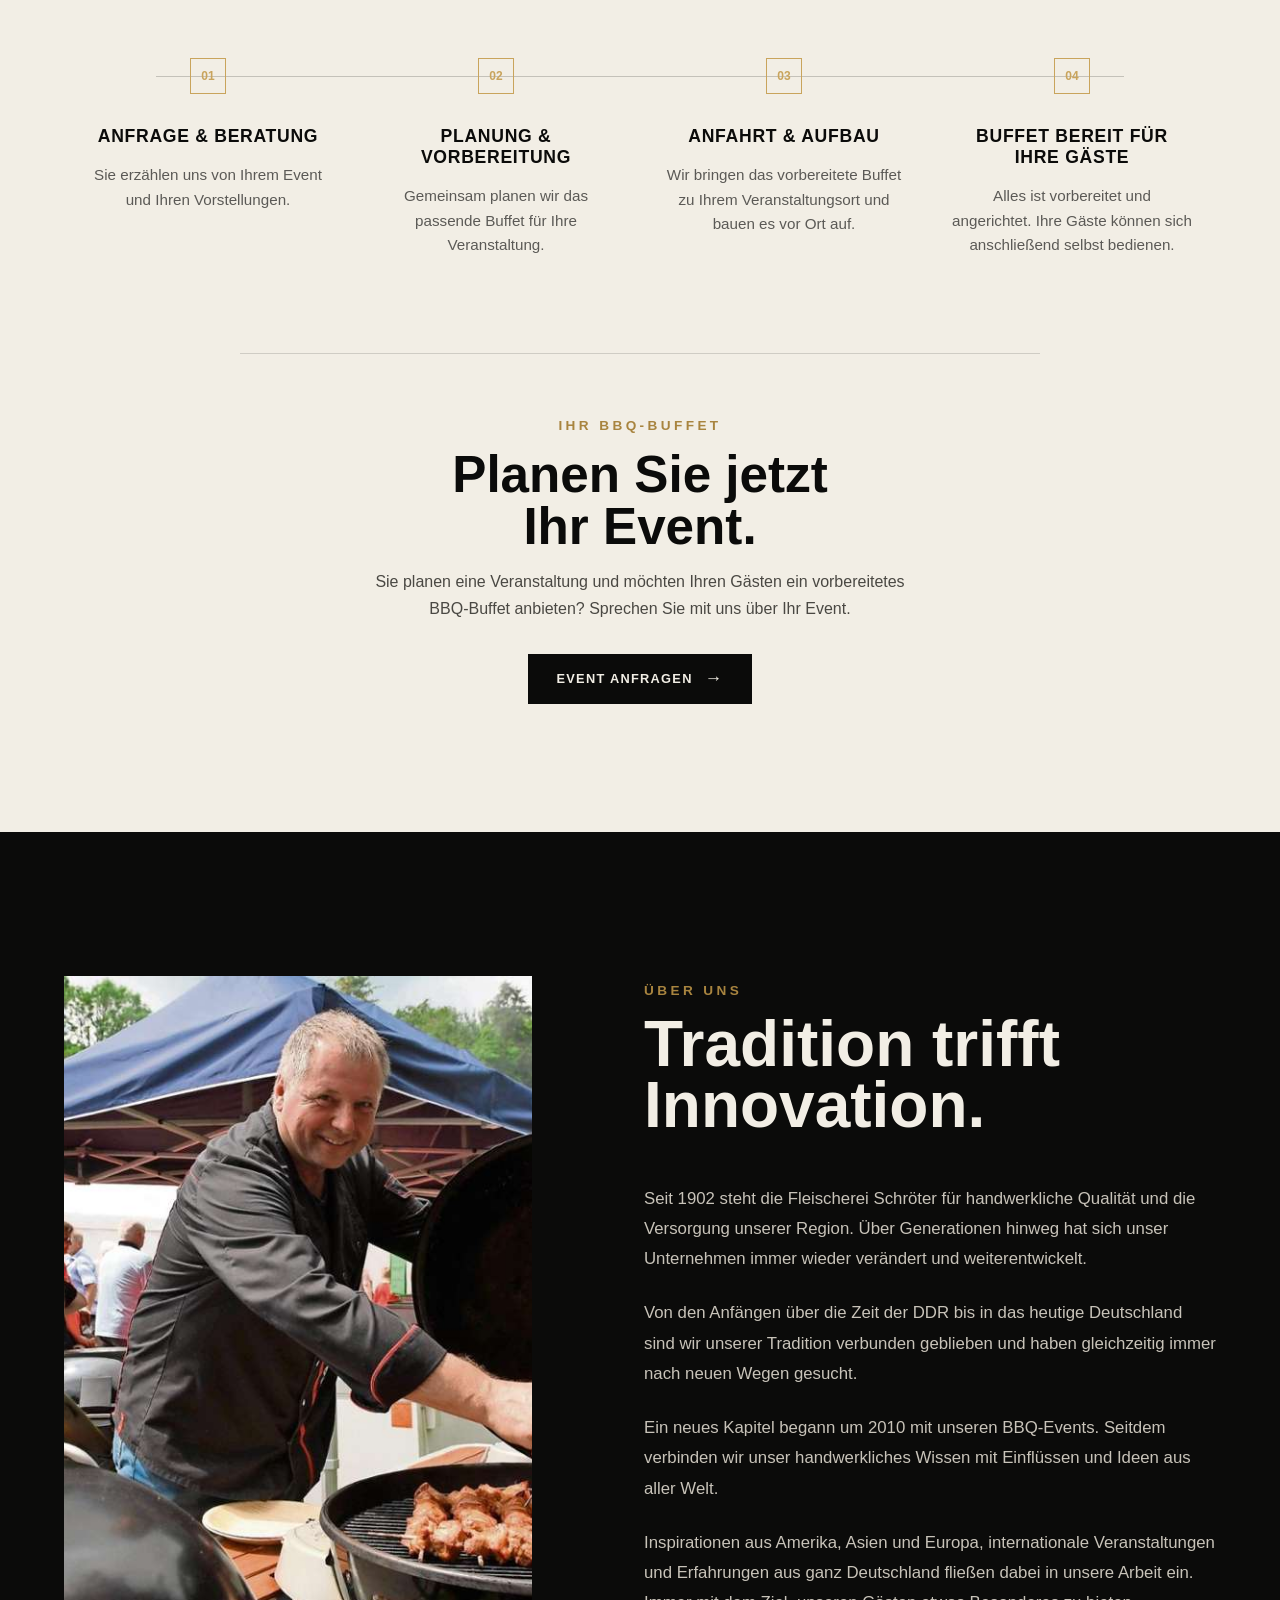
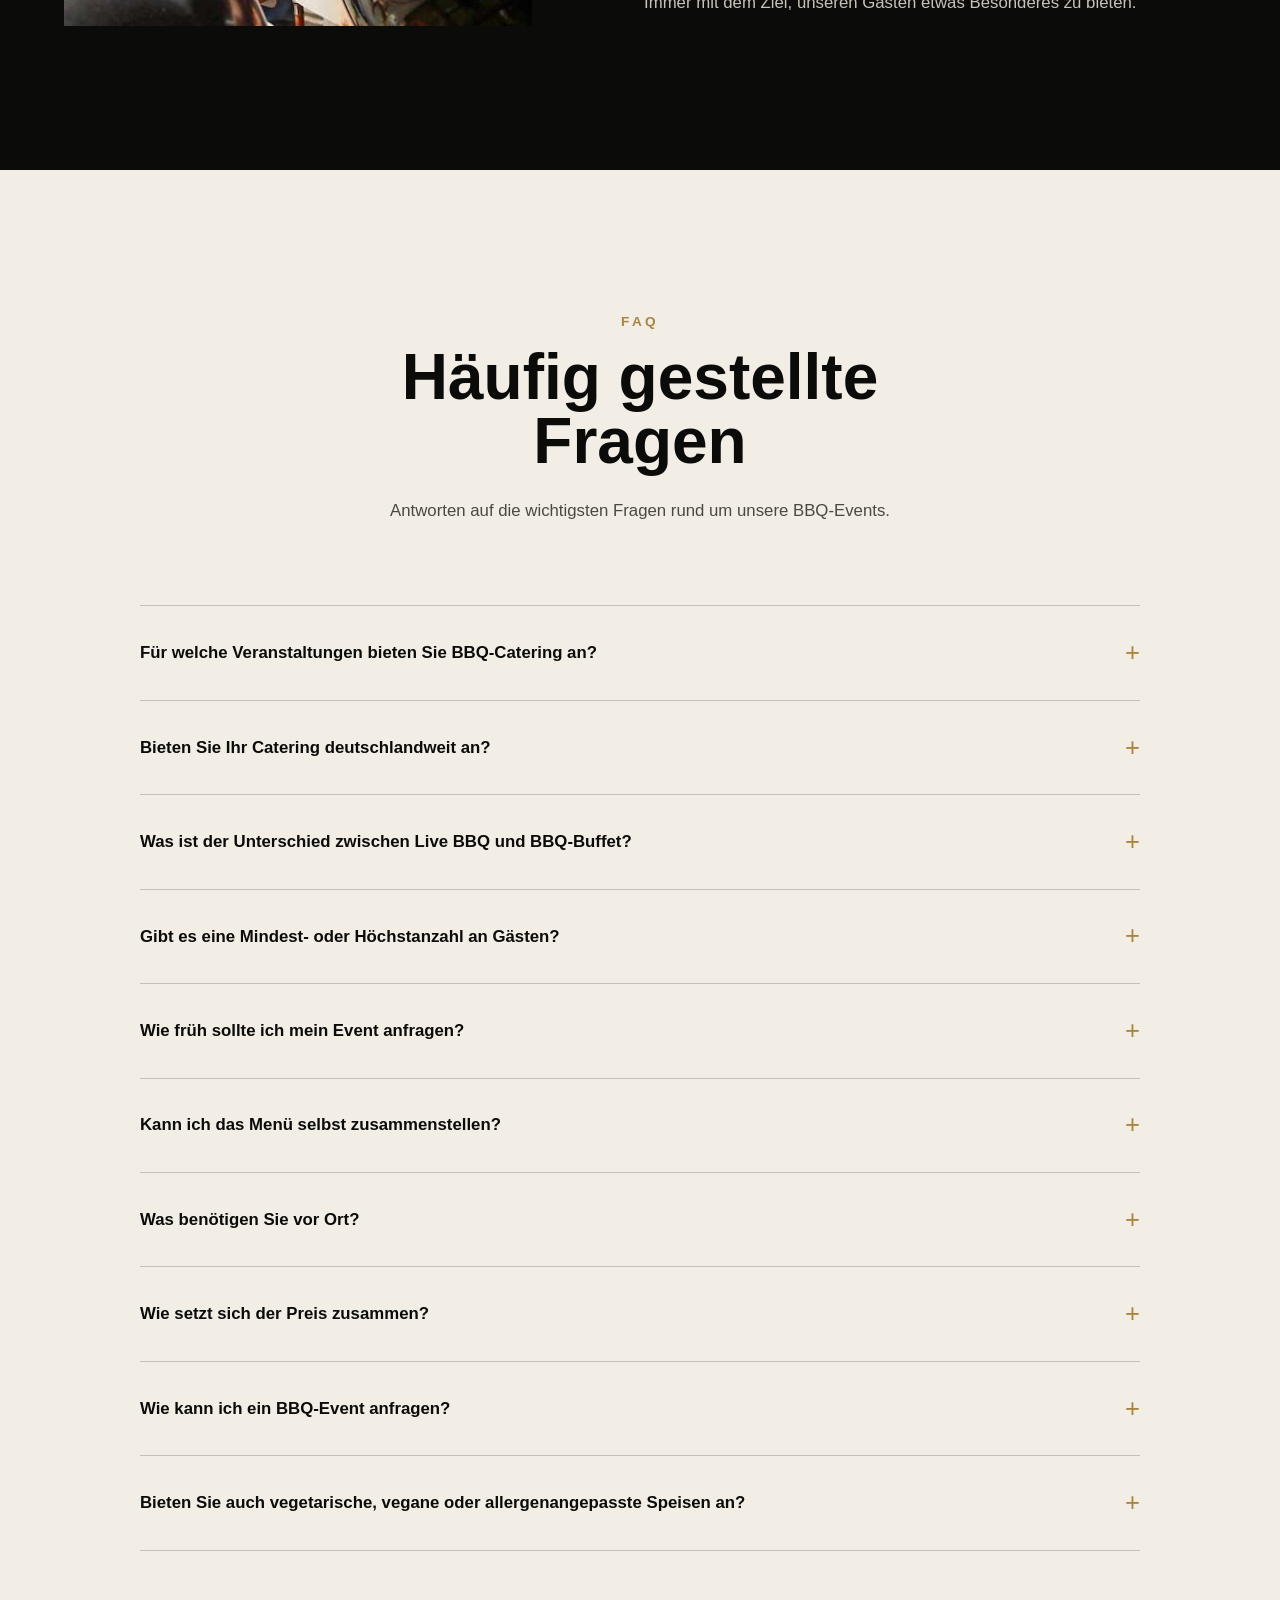
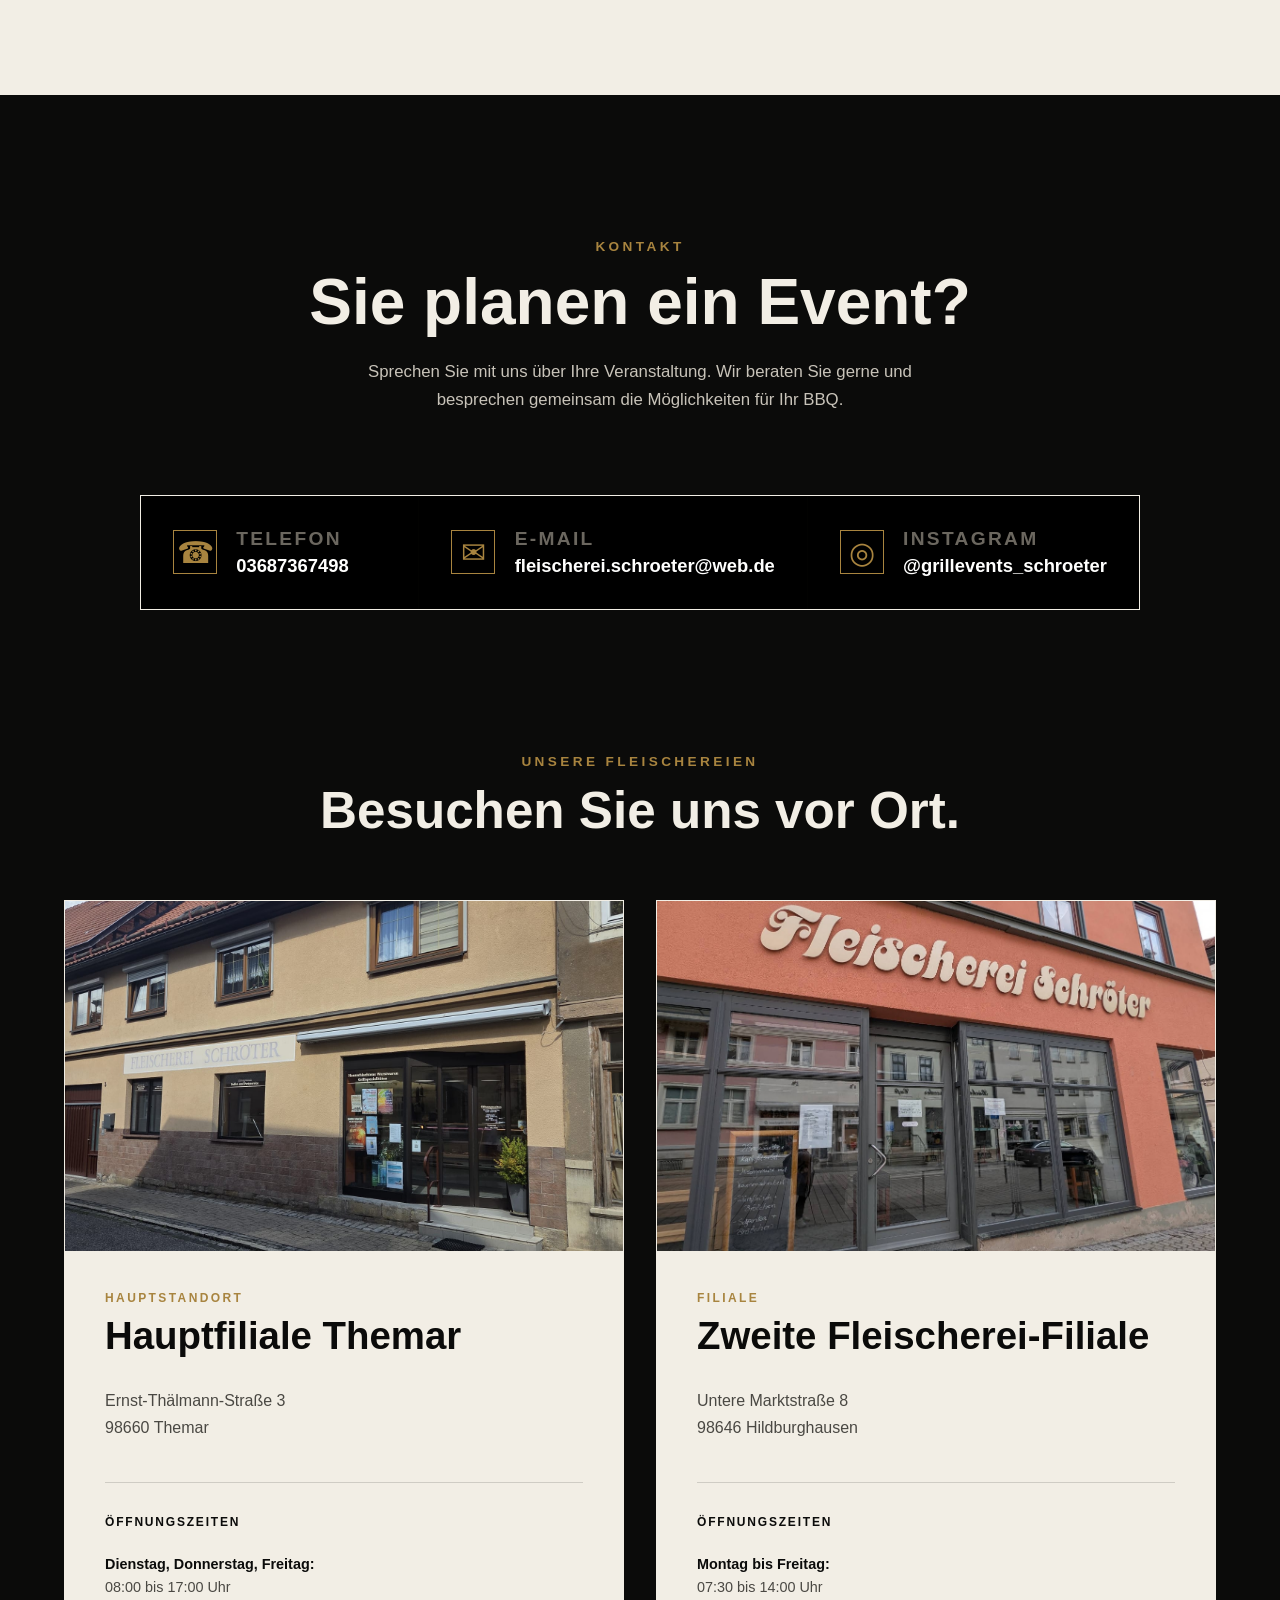
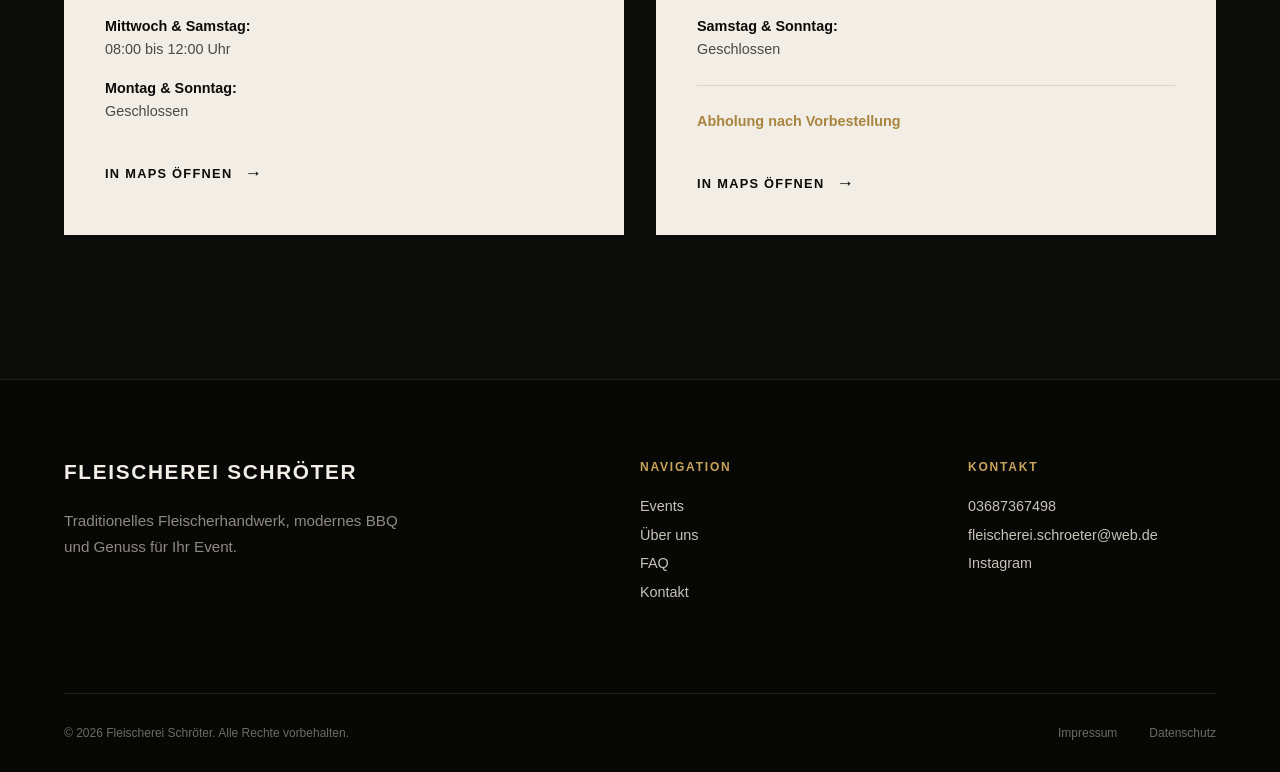
==== commit 45a4be55: "Update index.html" ====
--- a/index.html
+++ b/index.html
@@ -47,7 +47,7 @@
 
             <video
                 class="hero-video"
-                src="assets/vorstellung.mp4"
+                src="assets/vorstellung1.mp4"
                 autoplay
                 loop
                 muted
@@ -1072,11 +1072,11 @@
 
                 <div class="footer-legal">
 
-                    <a href="#">
+                    <a href="impressum.html">
                         Impressum
                     </a>
 
-                    <a href="#">
+                    <a href="datenschutz.html">
                         Datenschutz
                     </a>
 
@@ -1091,4 +1091,4 @@
     <script src="js/main.js"></script>
 </body>
 
-</html>+</html>
--- a/css/style.css
+++ b/css/style.css
@@ -64,6 +64,7 @@
     max-width: 900px;
     position: relative;
     z-index: 2;
+    transform: translateY(40px);
 }
 
 .hero-eyebrow {
@@ -1084,7 +1085,7 @@
     display: grid;
     grid-template-columns: repeat(3, 1fr);
 
-    background-color: #f2eee5;
+    background-color: #000000;
     color: #0b0b0a;
 
     border: 1px solid #f2eee5;
@@ -1096,8 +1097,9 @@
 
     gap: 1.2rem;
     padding: 2rem;
-
-    color: #0b0b0a;
+    
+
+    color: #fffffe;
     text-decoration: none;
 
     transition:
@@ -1131,7 +1133,7 @@
 
     color: #a8843f;
 
-    font-size: 1.1rem;
+    font-size: 1.9rem;
 }
 
 
@@ -1144,8 +1146,8 @@
 
     color: #6b675f;
 
-    font-size: 0.7rem;
-    font-weight: 700;
+    font-size: 1.2rem;
+    font-weight: 900;
 
     text-transform: uppercase;
     letter-spacing: 0.12em;
@@ -1154,7 +1156,7 @@
 .contact-value {
     display: block;
 
-    font-size: 0.95rem;
+    font-size: 1.15rem;
     font-weight: 600;
 }
 
@@ -2430,7 +2432,17 @@
 
 }
 
-
-
-
-
+/* ========================================
+   Mobile video - Hero
+======================================== */
+@media (max-width: 768px) {
+    .hero-video {
+        object-fit: contain;
+        transform: scale(1.10);
+    }
+}
+
+
+
+
+
